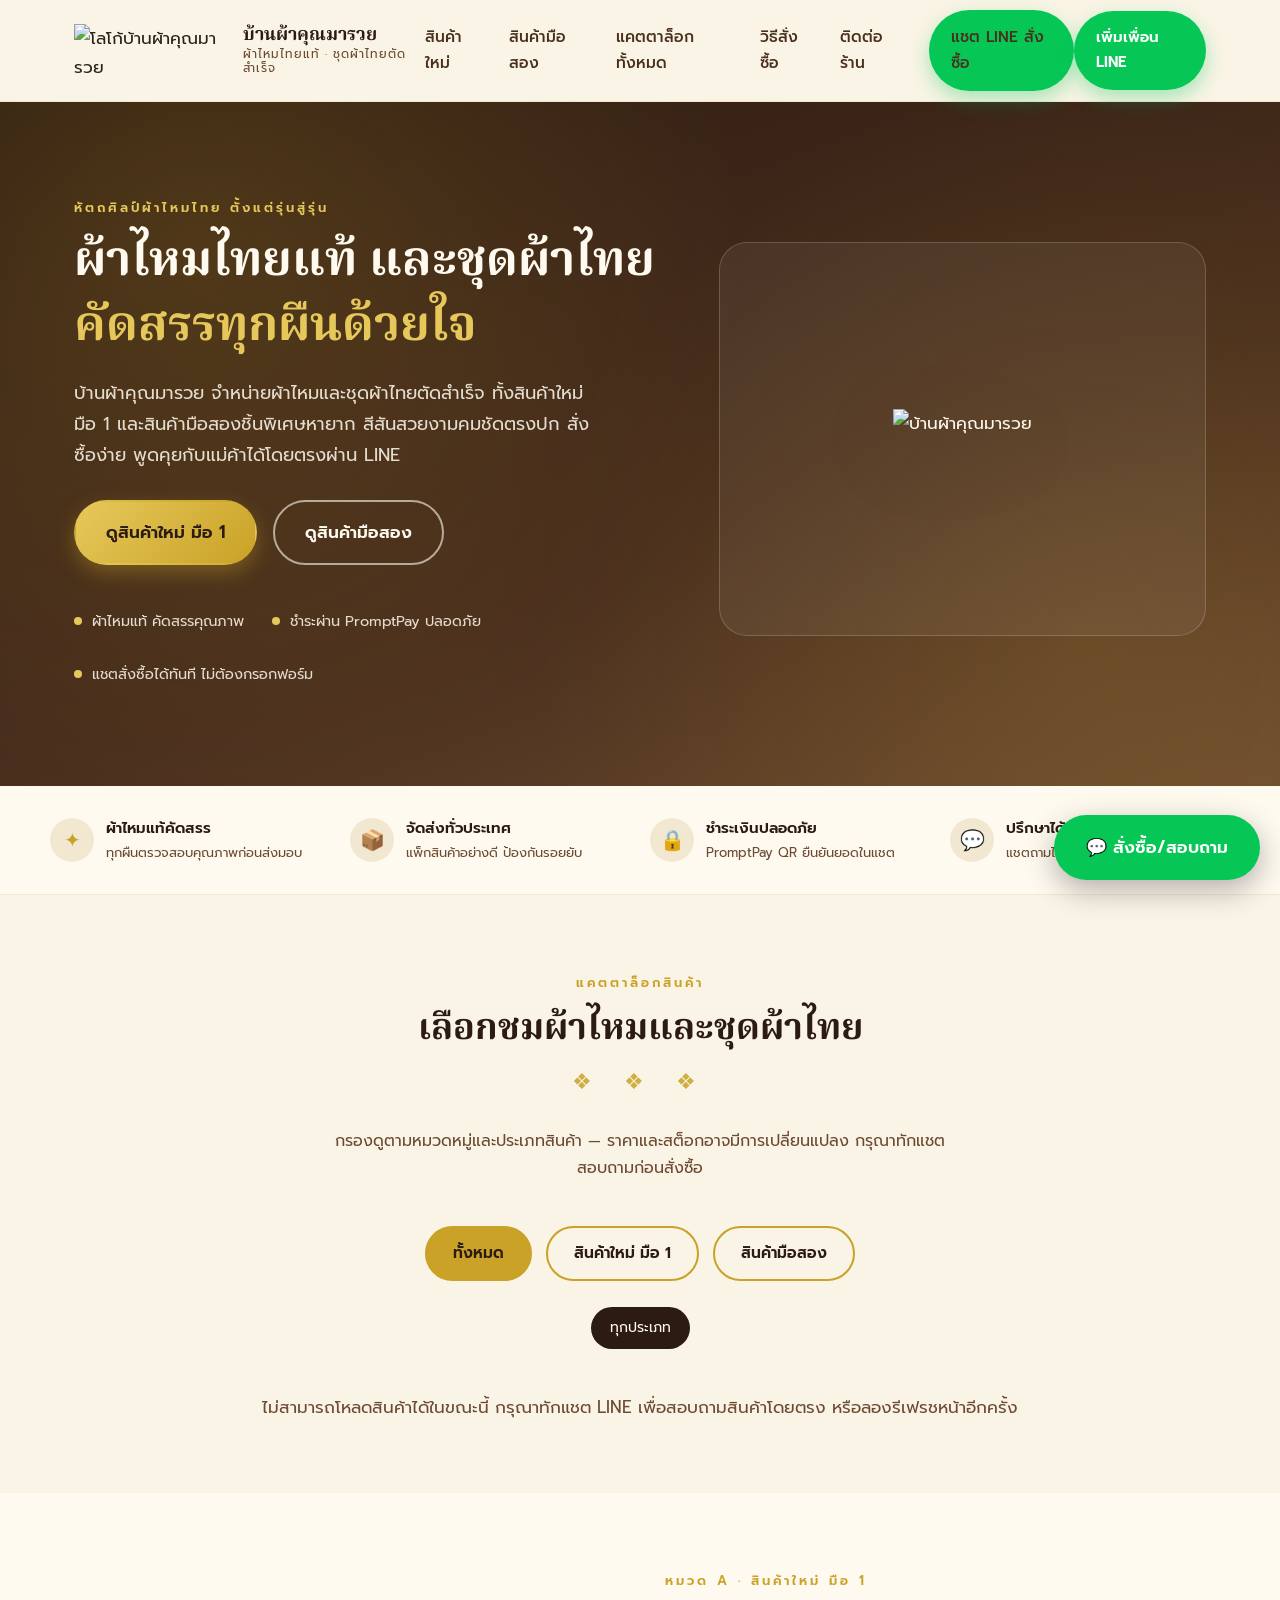
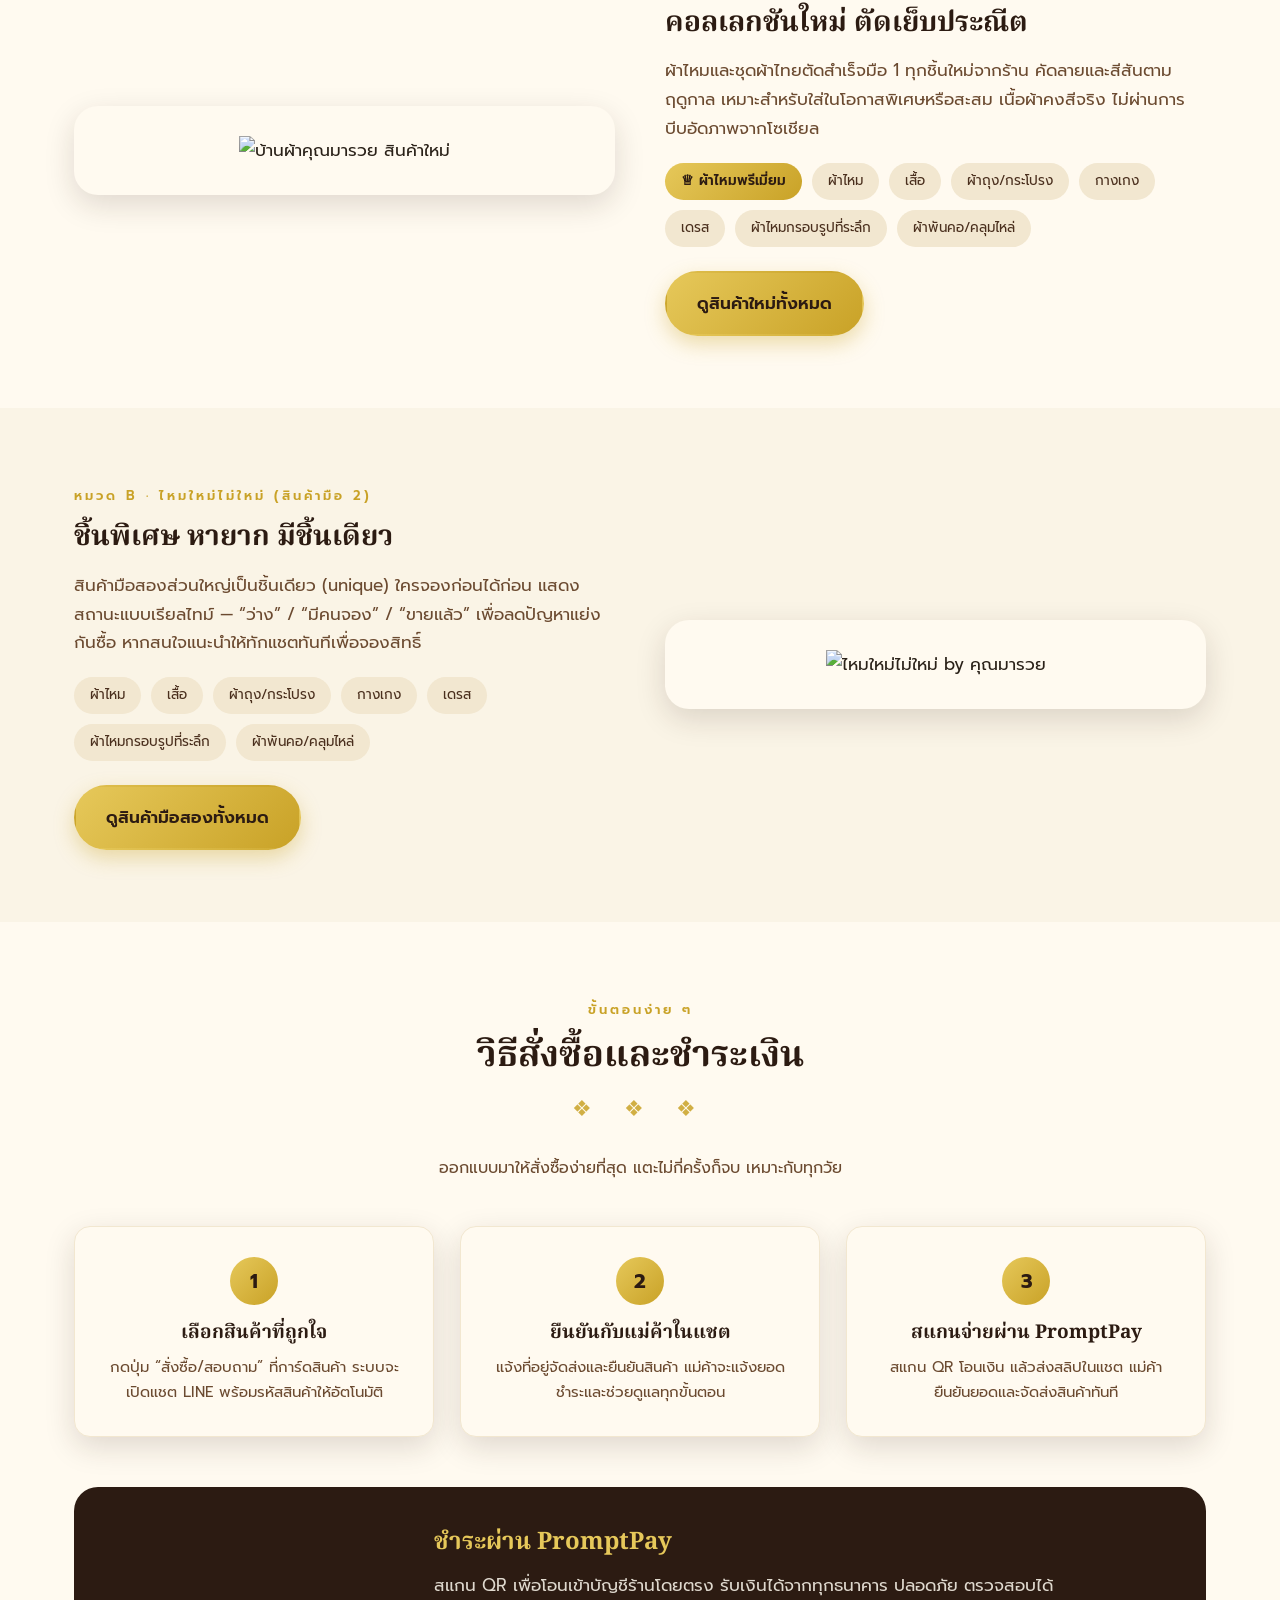
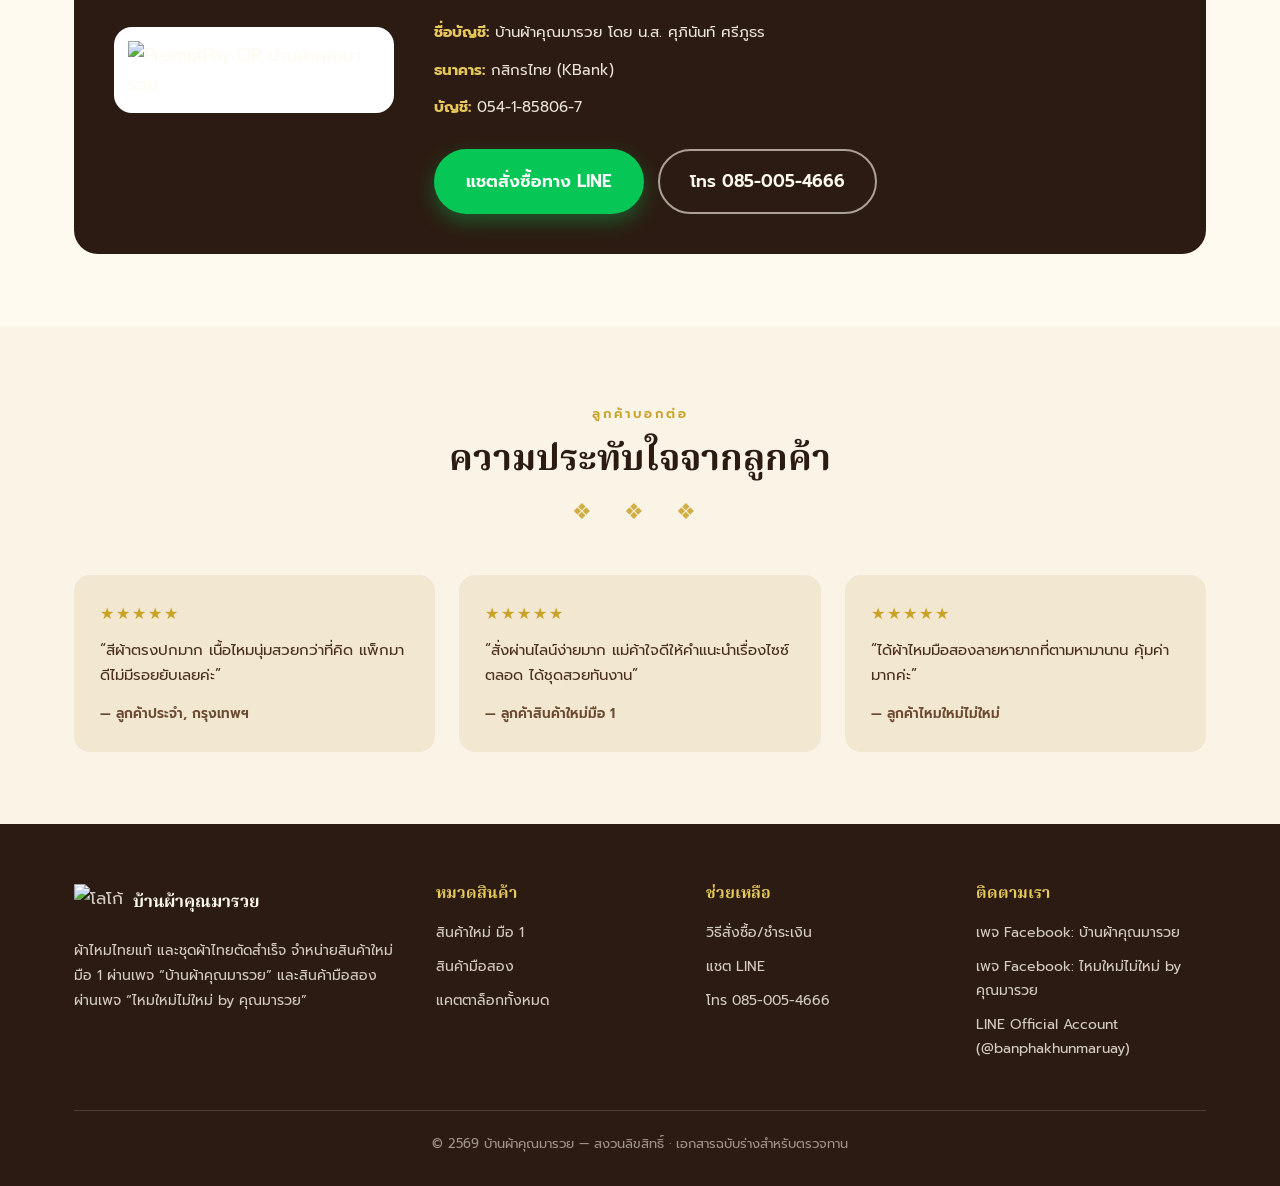
==== index.html @ 92821a1b "Add files via upload" ====
<!DOCTYPE html>
<html lang="th">
<head>
<meta charset="UTF-8" />
<meta name="viewport" content="width=device-width, initial-scale=1.0" />
<title>บ้านผ้าคุณมารวย | ผ้าไหมไทยแท้ &amp; ชุดผ้าไทยตัดสำเร็จ</title>
<meta name="description" content="บ้านผ้าคุณมารวย ผ้าไหมไทยแท้และชุดผ้าไทยตัดสำเร็จ คัดสรรคุณภาพ สินค้าใหม่มือ 1 และมือสองชิ้นพิเศษ สั่งซื้อง่ายผ่าน LINE" />

<!--
  ==========================================================================
  ร่างหน้าเว็บขายสินค้า (Draft) — บ้านผ้าคุณมารวย
  ข้อมูลธุรกิจ (LINE OA ID, เบอร์โทร, ลิงก์เพจเฟซบุ๊ก 2 เพจ) ใส่ค่าจริงครบแล้ว
  จุดที่ยังเหลือต้องทำก่อนใช้งานจริง:
  1) ข้อมูลสินค้าดึงจาก Google Sheets จริงผ่าน Apps Script แล้ว (ดู initStorefront ท้ายไฟล์)
     — เหลือแค่ตั้งค่า API_BASE_URL ใน config.js ให้ถูกต้อง (ดูคู่มือติดตั้ง)
  2) ภาพสินค้าจริง — ตอนนี้ใช้กรอบภาพ placeholder แทนภาพถ่ายจริง
  3) วันที่สิ้นสุด Flash Sale ดึงจากแท็บ promotions จริงแล้ว (ดูฟังก์ชัน setupFlashSale())
  ไฟล์นี้ใช้รูปภาพร่วมโฟลเดอร์เดียวกัน: logo หลัก.png, logo บ้านผ้าคุณมารวย.png,
  logo ไหมใหม่ไม่ใหม่.png, promptpay_qr.png — ต้องอยู่โฟลเดอร์เดียวกับไฟล์นี้เสมอ
  ==========================================================================
-->

<link rel="preconnect" href="https://fonts.googleapis.com">
<link rel="preconnect" href="https://fonts.gstatic.com" crossorigin>
<link href="https://fonts.googleapis.com/css2?family=Noto+Serif+Thai:wght@400;600;700&family=Prompt:wght@300;400;500;600;700&display=swap" rel="stylesheet">

<style>
  :root{
    --gold: #c9a227;
    --gold-light: #e6c85a;
    --brown-deep: #2c1b12;
    --brown: #4a2f1d;
    --brown-soft: #6b4a30;
    --cream: #faf4e6;
    --cream-2: #f2e7d0;
    --ivory: #fffaf0;
    --plum: #5b3758;
    --ink: #2a2118;
    --line-green: #06c755;
    --shadow: 0 10px 30px rgba(44,27,18,0.15);
    --radius: 16px;
  }

  *{ box-sizing: border-box; margin:0; padding:0; }

  html{ scroll-behavior: smooth; }

  body{
    font-family: 'Prompt', sans-serif;
    background: var(--cream);
    color: var(--ink);
    line-height: 1.7;
    font-size: 17px;
    -webkit-font-smoothing: antialiased;
  }

  h1,h2,h3,h4{
    font-family: 'Noto Serif Thai', serif;
    color: var(--brown-deep);
    line-height: 1.35;
  }

  img{ max-width:100%; display:block; }
  a{ color: inherit; text-decoration:none; }
  ul{ list-style:none; }
  .container{ max-width: 1180px; margin: 0 auto; padding: 0 24px; }
  section{ padding: 72px 0; }

  .eyebrow{
    display:inline-block;
    letter-spacing: 3px;
    font-size: 13px;
    font-weight: 600;
    color: var(--gold);
    text-transform: uppercase;
    margin-bottom: 12px;
  }

  .divider-orn{
    text-align:center;
    color: var(--gold);
    font-size: 22px;
    letter-spacing: 12px;
    margin: 8px 0 28px;
    opacity: .85;
  }

  /* ---------- Buttons ---------- */
  .btn{
    display:inline-flex;
    align-items:center;
    justify-content:center;
    gap:10px;
    padding: 16px 30px;
    border-radius: 999px;
    font-family:'Prompt',sans-serif;
    font-weight: 600;
    font-size: 17px;
    cursor:pointer;
    border: 2px solid transparent;
    transition: transform .15s ease, box-shadow .15s ease, background .2s ease;
    min-height: 52px;
  }
  .btn:active{ transform: scale(0.97); }
  .btn-gold{
    background: linear-gradient(135deg, var(--gold-light), var(--gold));
    color: var(--brown-deep);
    box-shadow: 0 8px 20px rgba(201,162,39,0.35);
  }
  .btn-gold:hover{ box-shadow: 0 10px 26px rgba(201,162,39,0.5); }
  .btn-outline{
    background: transparent;
    color: var(--ivory);
    border-color: rgba(255,250,240,0.6);
  }
  .btn-outline:hover{ background: rgba(255,250,240,0.12); }
  .btn-line{
    background: var(--line-green);
    color: #fff;
    box-shadow: 0 8px 20px rgba(6,199,85,0.35);
  }
  .btn-line:hover{ box-shadow: 0 10px 26px rgba(6,199,85,0.5); }
  .btn-block{ width:100%; }
  .btn-sm{ padding: 12px 20px; font-size: 15px; min-height: 44px; }

  /* ---------- Header ---------- */
  header{
    position: sticky; top:0; z-index: 100;
    background: rgba(250,244,230,0.96);
    backdrop-filter: blur(6px);
    border-bottom: 1px solid var(--cream-2);
  }
  .nav-wrap{
    display:flex; align-items:center; justify-content:space-between;
    padding: 10px 24px;
    max-width: 1180px; margin: 0 auto;
  }
  .brand{ display:flex; align-items:center; gap:10px; }
  .brand img{ height: 52px; width:auto; }
  .brand-text{ font-family:'Noto Serif Thai',serif; font-weight:700; color:var(--brown-deep); font-size: 18px; line-height:1.2; }
  .brand-text span{ display:block; font-family:'Prompt',sans-serif; font-weight:400; font-size:12px; color: var(--brown-soft); letter-spacing:1px; }

  nav.links{ display:flex; align-items:center; gap: 28px; }
  nav.links a{ font-weight:500; color: var(--brown); font-size: 15.5px; }
  nav.links a:hover{ color: var(--gold); }

  .nav-cta{ display:flex; align-items:center; gap:12px; }
  .hamburger{ display:none; background:none; border:none; font-size:26px; color:var(--brown-deep); cursor:pointer; }

  @media (max-width: 900px){
    nav.links{
      position:fixed; top:74px; left:0; right:0; bottom:0;
      background: var(--ivory);
      flex-direction:column; align-items:flex-start; gap:0;
      padding: 10px 24px 30px;
      transform: translateX(-100%);
      transition: transform .25s ease;
      overflow-y:auto;
    }
    nav.links.open{ transform: translateX(0); }
    nav.links a{ padding: 16px 0; width:100%; border-bottom:1px solid var(--cream-2); font-size:18px; }
    .hamburger{ display:block; }
    .nav-cta .btn-sm-desktop{ display:none; }
    .nav-line-cta{ margin-top:14px; border-bottom:none !important; justify-content:center; }
  }

  /* ---------- Hero ---------- */
  .hero{
    position:relative;
    background:
      radial-gradient(circle at 15% 20%, rgba(201,162,39,0.18), transparent 45%),
      radial-gradient(circle at 85% 80%, rgba(201,162,39,0.14), transparent 45%),
      linear-gradient(160deg, var(--brown-deep), var(--brown) 60%, var(--brown-soft));
    color: var(--ivory);
    padding: 90px 0 100px;
    overflow:hidden;
  }
  .hero-grid{
    position:relative; z-index:1;
    display:grid; grid-template-columns: 1.1fr 0.9fr; gap: 50px; align-items:center;
  }
  @media (max-width: 900px){ .hero-grid{ grid-template-columns: 1fr; text-align:center; } }

  .hero h1{
    color: var(--ivory);
    font-size: clamp(32px, 4.2vw, 48px);
    margin-bottom: 18px;
  }
  .hero h1 em{ color: var(--gold-light); font-style: normal; }
  .hero p.lead{
    font-size: 18px;
    color: rgba(255,250,240,0.85);
    max-width: 520px;
    margin-bottom: 30px;
  }
  @media (max-width:900px){ .hero p.lead{ margin-left:auto; margin-right:auto; } }
  .hero-actions{ display:flex; gap:16px; flex-wrap:wrap; }
  @media (max-width:900px){ .hero-actions{ justify-content:center; } }

  .hero-badge-row{
    display:flex; gap:28px; margin-top: 44px; flex-wrap:wrap;
  }
  @media (max-width:900px){ .hero-badge-row{ justify-content:center; } }
  .hero-badge{ display:flex; align-items:center; gap:10px; font-size:14.5px; color: rgba(255,250,240,0.85); }
  .hero-badge .dot{ width:8px; height:8px; border-radius:50%; background: var(--gold-light); flex-shrink:0; }

  .hero-visual{
    background: rgba(255,250,240,0.06);
    border: 1px solid rgba(255,250,240,0.18);
    border-radius: 28px;
    padding: 30px;
    display:flex; flex-direction:column; align-items:center; justify-content:center; gap:16px;
    position:relative;
  }
  .hero-visual img{ filter: drop-shadow(0 20px 40px rgba(0,0,0,0.35)); }

  .hero-slider{ position:relative; width:100%; min-height:300px; display:flex; align-items:center; justify-content:center; }
  .hero-slide{
    position:absolute; inset:0; display:flex; flex-direction:column; align-items:center; justify-content:center;
    opacity:0; transform: scale(0.96); transition: opacity .6s ease, transform .6s ease; pointer-events:none;
  }
  .hero-slide.active{ opacity:1; transform:scale(1); pointer-events:auto; position:relative; }
  .hero-slide .feat-card{
    background: rgba(255,250,240,0.08); border:1px solid rgba(255,250,240,0.2);
    border-radius:20px; padding:26px; text-align:center; width:100%; max-width:300px;
  }
  .hero-slide .feat-icon{ font-size:52px; margin-bottom:14px; }
  .hero-slide .feat-badge{
    display:inline-block; background:var(--gold); color:var(--brown-deep); font-size:12px; font-weight:700;
    padding:4px 14px; border-radius:999px; margin-bottom:12px; letter-spacing:.5px;
  }
  .hero-slide .feat-name{ color:var(--ivory); font-family:'Noto Serif Thai',serif; font-size:19px; margin-bottom:6px; }
  .hero-slide .feat-price{ color:var(--gold-light); font-weight:700; font-size:20px; }
  .hero-slider-dots{ display:flex; gap:8px; justify-content:center; }
  .hero-slider-dots .hdot{ width:9px; height:9px; border-radius:50%; background: rgba(255,250,240,0.3); cursor:pointer; transition: background .2s ease, transform .2s ease; }
  .hero-slider-dots .hdot.active{ background: var(--gold-light); transform: scale(1.25); }
  .hero-slide-label{ font-size:13px; color: rgba(255,250,240,0.6); text-align:center; }

  /* ---------- Trust bar ---------- */
  .trust{
    background: var(--ivory);
    border-bottom: 1px solid var(--cream-2);
  }
  .trust-grid{
    display:grid; grid-template-columns: repeat(4,1fr); gap: 20px;
    padding: 30px 0;
  }
  @media (max-width: 900px){ .trust-grid{ grid-template-columns: repeat(2,1fr); } }
  .trust-item{ display:flex; align-items:center; gap:12px; }
  .trust-item .ic{
    width:44px; height:44px; border-radius:50%;
    background: var(--cream-2); color: var(--gold);
    display:flex; align-items:center; justify-content:center;
    font-size: 20px; flex-shrink:0;
  }
  .trust-item .tt{ font-weight:600; font-size:15px; color: var(--brown-deep); }
  .trust-item .ds{ font-size:13px; color: var(--brown-soft); }

  /* ---------- Flash sale ---------- */
  .flash-sale{
    background: linear-gradient(120deg, var(--brown-deep), var(--plum));
    padding: 46px 0;
  }
  .flash-sale-inner{
    display:flex; align-items:center; justify-content:space-between; gap:40px; flex-wrap:wrap;
  }
  .flash-copy{ max-width:560px; }
  .flash-copy h2{ color:var(--ivory); font-size: clamp(22px,2.6vw,30px); margin:6px 0 10px; }
  .flash-copy p{ color: rgba(255,250,240,0.8); margin-bottom:20px; font-size:15px; }
  .countdown{ display:flex; align-items:center; gap:10px; }
  .cd-box{
    background: rgba(255,250,240,0.08); border:1px solid rgba(255,250,240,0.25);
    border-radius:14px; padding:14px 18px; text-align:center; min-width:76px;
  }
  .cd-box span{ display:block; font-family:'Noto Serif Thai',serif; font-size:32px; font-weight:700; color: var(--gold-light); line-height:1; }
  .cd-box small{ font-size:11.5px; color: rgba(255,250,240,0.7); letter-spacing:1px; }
  .cd-sep{ color: var(--gold-light); font-size:28px; font-weight:700; }
  @media (max-width:700px){ .flash-sale-inner{ justify-content:center; text-align:center; } }

  /* ---------- Section heading ---------- */
  .section-head{ text-align:center; max-width: 640px; margin: 0 auto 44px; }
  .section-head h2{ font-size: clamp(26px,3vw,36px); }
  .section-head p{ color: var(--brown-soft); margin-top: 12px; font-size: 16px; }

  /* ---------- Category tabs ---------- */
  .cat-tabs{
    display:flex; justify-content:center; gap: 14px; flex-wrap:wrap; margin-bottom: 26px;
  }
  .cat-tab{
    padding: 12px 26px; border-radius: 999px; font-weight:600; cursor:pointer;
    border: 2px solid var(--gold);
    color: var(--brown-deep); background: transparent;
    font-family:'Prompt',sans-serif; font-size:15.5px;
    transition: all .2s ease;
  }
  .cat-tab.active, .cat-tab:hover{ background: var(--gold); color: var(--brown-deep); }

  .sub-filters{
    display:flex; justify-content:center; gap:10px; flex-wrap:wrap; margin-bottom: 44px;
  }
  .chip{
    padding: 8px 18px; border-radius: 999px; font-size: 14px; cursor:pointer;
    background: var(--cream-2); color: var(--brown);
    border: 1px solid transparent;
  }
  .chip.active{ background: var(--brown-deep); color: var(--ivory); }

  /* ---------- Product grid ---------- */
  .product-grid{
    display:grid; grid-template-columns: repeat(3, 1fr); gap: 28px;
  }
  @media (max-width: 900px){ .product-grid{ grid-template-columns: repeat(2,1fr); gap:18px; } }
  @media (max-width: 560px){ .product-grid{ grid-template-columns: 1fr; } }

  .card{
    background: var(--ivory);
    border-radius: var(--radius);
    overflow:hidden;
    box-shadow: var(--shadow);
    border: 1px solid var(--cream-2);
    display:flex; flex-direction:column;
    transition: transform .2s ease, box-shadow .2s ease;
  }
  .card:hover{ transform: translateY(-4px); box-shadow: 0 16px 34px rgba(44,27,18,0.2); }

  .card-media{
    position:relative;
    aspect-ratio: 4/5;
    background:
      repeating-linear-gradient(45deg, rgba(201,162,39,0.10) 0 10px, rgba(201,162,39,0.04) 10px 20px),
      linear-gradient(160deg, var(--cream-2), var(--cream));
    display:flex; align-items:center; justify-content:center;
    flex-direction:column; gap:8px;
    color: var(--brown-soft);
  }
  .card-media .icon{ font-size: 40px; opacity:.6; }
  .card-media .ph-text{ font-size: 12.5px; opacity:.75; text-align:center; padding:0 16px; }
  .badge{
    position:absolute; top:12px; left:12px;
    background: var(--brown-deep); color: var(--gold-light);
    font-size: 12px; font-weight:600; padding: 5px 12px; border-radius: 999px;
    letter-spacing:.5px;
  }
  .badge.second{ background: var(--plum); color: var(--ivory); }
  .badge.premium{
    left:auto; right:12px; top:12px;
    background: linear-gradient(135deg, var(--gold-light), var(--gold));
    color: var(--brown-deep);
  }
  .card.highlight{ border:2px solid var(--gold); box-shadow: 0 14px 32px rgba(201,162,39,0.35); }
  .chip.chip-premium{
    background: linear-gradient(135deg, var(--gold-light), var(--gold));
    color: var(--brown-deep); font-weight:600; border-color: var(--gold);
  }
  .chip.chip-premium.active{ background: var(--brown-deep); color: var(--gold-light); }
  .tag-list li.tag-premium{
    background: linear-gradient(135deg, var(--gold-light), var(--gold)); color: var(--brown-deep); font-weight:600;
  }

  .card-body{ padding: 18px 20px 20px; display:flex; flex-direction:column; gap:8px; flex:1; }
  .card-body .code{ font-size:12px; color: var(--brown-soft); letter-spacing:1px; }
  .card-body h3{ font-size: 18px; }
  .card-body .type{ font-size: 13.5px; color: var(--brown-soft); }
  .card-body .price{ font-family:'Noto Serif Thai',serif; font-weight:700; color: var(--brown-deep); font-size: 21px; margin-top:4px; }
  .card-body .price small{ font-family:'Prompt',sans-serif; font-weight:400; font-size: 13px; color: var(--brown-soft); }
  .card-foot{ padding: 0 20px 20px; display:flex; gap:10px; }

  /* ---------- How to order ---------- */
  .order-steps{
    display:grid; grid-template-columns: repeat(3,1fr); gap: 26px; margin-bottom: 50px;
  }
  @media (max-width:900px){ .order-steps{ grid-template-columns: 1fr; } }
  .step{
    background: var(--ivory); border:1px solid var(--cream-2); border-radius: var(--radius);
    padding: 30px 26px; text-align:center; box-shadow: var(--shadow);
  }
  .step .num{
    width:48px; height:48px; border-radius:50%; margin:0 auto 16px;
    background: linear-gradient(135deg, var(--gold-light), var(--gold));
    color: var(--brown-deep); font-weight:700; font-size:20px;
    display:flex; align-items:center; justify-content:center;
  }
  .step h3{ font-size:19px; margin-bottom:8px; }
  .step p{ color: var(--brown-soft); font-size:15px; }

  .pay-panel{
    background: var(--brown-deep);
    border-radius: 24px;
    color: var(--ivory);
    display:grid; grid-template-columns: 280px 1fr; gap: 40px; align-items:center;
    padding: 40px;
  }
  @media (max-width:800px){ .pay-panel{ grid-template-columns:1fr; text-align:center; } }
  .pay-panel .qr-box{ background:#fff; border-radius:18px; padding:14px; }
  .pay-panel h3{ color: var(--gold-light); font-size:24px; margin-bottom:12px; }
  .pay-panel ul{ margin-top:14px; }
  .pay-panel li{ padding: 6px 0; color: rgba(255,250,240,0.9); font-size:15px; }
  .pay-panel li b{ color: var(--gold-light); }

  /* ---------- Category story blocks ---------- */
  .story{
    display:grid; grid-template-columns: 1fr 1fr; gap: 50px; align-items:center;
  }
  @media (max-width:900px){ .story{ grid-template-columns:1fr; } }
  .story-logo{
    background: var(--ivory); border-radius: 24px; padding: 30px;
    box-shadow: var(--shadow); display:flex; align-items:center; justify-content:center;
  }
  .story-logo img{ max-height: 260px; }
  .story h2{ font-size: 28px; margin-bottom: 14px; }
  .story p{ color: var(--brown-soft); margin-bottom: 20px; }
  .tag-list{ display:flex; flex-wrap:wrap; gap:10px; margin-bottom:24px; }
  .tag-list li{ background: var(--cream-2); padding:7px 16px; border-radius:999px; font-size:13.5px; color:var(--brown); }

  .bg-alt{ background: var(--ivory); }

  /* ---------- Testimonial / social proof ---------- */
  .proof-grid{ display:grid; grid-template-columns: repeat(3,1fr); gap: 24px; }
  @media (max-width:900px){ .proof-grid{ grid-template-columns:1fr; } }
  .proof-card{
    background: var(--cream-2); border-radius: var(--radius); padding: 26px;
  }
  .proof-card .stars{ color: var(--gold); font-size:16px; margin-bottom:10px; letter-spacing:2px; }
  .proof-card p{ font-size:15px; color: var(--brown); margin-bottom:14px; }
  .proof-card .who{ font-size:13.5px; color: var(--brown-soft); font-weight:600; }

  /* ---------- Footer ---------- */
  footer{ background: var(--brown-deep); color: rgba(255,250,240,0.8); padding: 60px 0 30px; }
  .footer-grid{ display:grid; grid-template-columns: 1.4fr 1fr 1fr 1fr; gap: 40px; margin-bottom: 40px; }
  @media (max-width:900px){ .footer-grid{ grid-template-columns: 1fr 1fr; } }
  @media (max-width:560px){ .footer-grid{ grid-template-columns: 1fr; } }
  footer h4{ color: var(--gold-light); font-size:16px; margin-bottom:16px; }
  footer .f-brand{ display:flex; align-items:center; gap:10px; margin-bottom:14px; }
  footer .f-brand img{ height:40px; }
  footer .f-brand span{ font-family:'Noto Serif Thai',serif; font-weight:700; color: var(--ivory); font-size:17px; }
  footer p{ font-size:14px; line-height:1.8; }
  footer ul li{ margin-bottom:10px; font-size:14px; }
  footer ul li a:hover{ color: var(--gold-light); }
  .footer-bottom{
    border-top: 1px solid rgba(255,250,240,0.15);
    padding-top: 22px; text-align:center; font-size:13px; color: rgba(255,250,240,0.55);
  }

  /* ---------- Floating LINE button ---------- */
  .float-line{
    position: fixed; right: 20px; bottom: 20px; z-index: 200;
    box-shadow: 0 10px 30px rgba(0,0,0,0.3);
  }

  /* ---------- Social proof toast ---------- */
  .social-toast{
    position: fixed; left: 20px; bottom: 20px; z-index: 190;
    background: var(--ivory); border:1px solid var(--cream-2); border-radius: 14px;
    box-shadow: 0 12px 30px rgba(44,27,18,0.25);
    padding: 14px 18px; display:flex; align-items:center; gap:12px;
    max-width: 320px;
    transform: translateY(120%); opacity:0;
    transition: transform .4s ease, opacity .4s ease;
    pointer-events:none;
  }
  .social-toast.show{ transform: translateY(0); opacity:1; }
  .social-toast .st-ic{
    width:38px; height:38px; border-radius:50%; background: var(--cream-2); flex-shrink:0;
    display:flex; align-items:center; justify-content:center; font-size:18px;
  }
  .social-toast .st-title{ font-size:13.5px; font-weight:600; color: var(--brown-deep); }
  .social-toast .st-sub{ font-size:12px; color: var(--brown-soft); margin-top:2px; }
  @media (max-width:560px){ .social-toast{ left:12px; right:12px; max-width:none; bottom:12px; } }

  .reveal{ opacity:0; transform: translateY(16px); transition: opacity .6s ease, transform .6s ease; }
  .reveal.in{ opacity:1; transform:none; }
</style>
</head>
<body>

<!-- ================= HEADER ================= -->
<header>
  <div class="nav-wrap">
    <a class="brand" href="#top">
      <img src="logo หลัก.png" alt="โลโก้บ้านผ้าคุณมารวย" />
      <div class="brand-text">บ้านผ้าคุณมารวย<span>ผ้าไหมไทยแท้ · ชุดผ้าไทยตัดสำเร็จ</span></div>
    </a>
    <nav class="links" id="navLinks">
      <a href="#new">สินค้าใหม่</a>
      <a href="#secondhand">สินค้ามือสอง</a>
      <a href="#catalog">แคตตาล็อกทั้งหมด</a>
      <a href="#howto">วิธีสั่งซื้อ</a>
      <a href="#contact">ติดต่อร้าน</a>
      <a class="btn btn-line btn-sm nav-line-cta" href="#" id="navLineBtn">แชต LINE สั่งซื้อ</a>
    </nav>
    <div class="nav-cta">
      <a class="btn btn-line btn-sm btn-sm-desktop" href="#" id="topLineBtn">เพิ่มเพื่อน LINE</a>
      <button class="hamburger" id="hamburgerBtn" aria-label="เมนู">&#9776;</button>
    </div>
  </div>
</header>

<!-- ================= HERO ================= -->
<section class="hero" id="top">
  <div class="container hero-grid">
    <div>
      <span class="eyebrow" style="color:var(--gold-light)">หัตถศิลป์ผ้าไหมไทย ตั้งแต่รุ่นสู่รุ่น</span>
      <h1>ผ้าไหมไทยแท้ และชุดผ้าไทย<br><em>คัดสรรทุกผืนด้วยใจ</em></h1>
      <p class="lead">บ้านผ้าคุณมารวย จำหน่ายผ้าไหมและชุดผ้าไทยตัดสำเร็จ ทั้งสินค้าใหม่มือ 1 และสินค้ามือสองชิ้นพิเศษหายาก สีสันสวยงามคมชัดตรงปก สั่งซื้อง่าย พูดคุยกับแม่ค้าได้โดยตรงผ่าน LINE</p>
      <div class="hero-actions">
        <a href="#new" class="btn btn-gold">ดูสินค้าใหม่ มือ 1</a>
        <a href="#secondhand" class="btn btn-outline">ดูสินค้ามือสอง</a>
      </div>
      <div class="hero-badge-row">
        <div class="hero-badge"><span class="dot"></span>ผ้าไหมแท้ คัดสรรคุณภาพ</div>
        <div class="hero-badge"><span class="dot"></span>ชำระผ่าน PromptPay ปลอดภัย</div>
        <div class="hero-badge"><span class="dot"></span>แชตสั่งซื้อได้ทันที ไม่ต้องกรอกฟอร์ม</div>
      </div>
    </div>
    <div class="hero-visual">
      <div class="hero-slider" id="heroSlider">
        <div class="hero-slide active">
          <img src="logo หลัก.png" alt="บ้านผ้าคุณมารวย" style="width:100%; max-width:340px; margin:0 auto;" />
        </div>
      </div>
      <div class="hero-slider-dots" id="heroDots"></div>
      <div class="hero-slide-label" id="heroSlideLabel"></div>
    </div>
  </div>
</section>

<!-- ================= TRUST BAR ================= -->
<section class="trust" style="padding:0;">
  <div class="container trust-grid">
    <div class="trust-item"><div class="ic">&#10022;</div><div><div class="tt">ผ้าไหมแท้คัดสรร</div><div class="ds">ทุกผืนตรวจสอบคุณภาพก่อนส่งมอบ</div></div></div>
    <div class="trust-item"><div class="ic">&#128230;</div><div><div class="tt">จัดส่งทั่วประเทศ</div><div class="ds">แพ็กสินค้าอย่างดี ป้องกันรอยยับ</div></div></div>
    <div class="trust-item"><div class="ic">&#128274;</div><div><div class="tt">ชำระเงินปลอดภัย</div><div class="ds">PromptPay QR ยืนยันยอดในแชต</div></div></div>
    <div class="trust-item"><div class="ic">&#128172;</div><div><div class="tt">ปรึกษาได้ทุกขั้นตอน</div><div class="ds">แชตถามไซซ์ สี ลาย ก่อนตัดสินใจ</div></div></div>
  </div>
</section>

<!-- ================= FLASH SALE (ตัวอย่าง — เชื่อมกับแท็บ promotions จริงภายหลัง) ================= -->
<section class="flash-sale" id="flashSaleSection">
  <div class="container flash-sale-inner">
    <div class="flash-copy">
      <span class="eyebrow" style="color:var(--gold-light)">&#9889; โปรโมชั่นวันนี้</span>
      <h2 id="flashTitle">ลดสูงสุด 15% เฉพาะสมาชิก LINE วันนี้เท่านั้น</h2>
      <p id="flashDesc">สั่งซื้อผ่านแชต LINE วันนี้ รับส่วนลดทันทีทั้งสินค้าใหม่และสินค้ามือสอง ก่อนราคากลับปกติ</p>
      <a href="#" id="flashLineBtn" class="btn btn-gold">รับส่วนลดทาง LINE</a>
    </div>
    <div class="countdown" id="countdown">
      <div class="cd-box"><span id="cdH">00</span><small>ชั่วโมง</small></div>
      <div class="cd-sep">:</div>
      <div class="cd-box"><span id="cdM">00</span><small>นาที</small></div>
      <div class="cd-sep">:</div>
      <div class="cd-box"><span id="cdS">00</span><small>วินาที</small></div>
    </div>
  </div>
</section>

<!-- ================= CATALOG / PRODUCTS ================= -->
<section id="catalog">
  <div class="container">
    <div class="section-head reveal">
      <span class="eyebrow">แคตตาล็อกสินค้า</span>
      <h2>เลือกชมผ้าไหมและชุดผ้าไทย</h2>
      <div class="divider-orn">❖ ❖ ❖</div>
      <p>กรองดูตามหมวดหมู่และประเภทสินค้า — ราคาและสต็อกอาจมีการเปลี่ยนแปลง กรุณาทักแชตสอบถามก่อนสั่งซื้อ</p>
    </div>

    <div class="cat-tabs">
      <div class="cat-tab active" data-cat="all">ทั้งหมด</div>
      <div class="cat-tab" data-cat="new">สินค้าใหม่ มือ 1</div>
      <div class="cat-tab" data-cat="second">สินค้ามือสอง</div>
    </div>

    <div class="sub-filters" id="subFilters">
      <div class="chip active" data-type="all">ทุกประเภท</div>
      <!-- ชิปประเภทสินค้าที่เหลือสร้างอัตโนมัติจากแท็บ categories จริง (ดูสคริปต์ด้านล่าง) -->
    </div>

    <div class="product-grid" id="productGrid">
      <p style="grid-column:1/-1; text-align:center; color:var(--brown-soft);">กำลังโหลดสินค้า...</p>
    </div>
  </div>
</section>

<!-- ================= STORY: NEW ================= -->
<section class="bg-alt" id="new">
  <div class="container story reveal">
    <div class="story-logo"><img src="logo บ้านผ้าคุณมารวย.png" alt="บ้านผ้าคุณมารวย สินค้าใหม่" /></div>
    <div>
      <span class="eyebrow">หมวด A · สินค้าใหม่ มือ 1</span>
      <h2>คอลเลกชันใหม่ ตัดเย็บประณีต</h2>
      <p>ผ้าไหมและชุดผ้าไทยตัดสำเร็จมือ 1 ทุกชิ้นใหม่จากร้าน คัดลายและสีสันตามฤดูกาล เหมาะสำหรับใส่ในโอกาสพิเศษหรือสะสม เนื้อผ้าคงสีจริง ไม่ผ่านการบีบอัดภาพจากโซเชียล</p>
      <ul class="tag-list">
        <li class="tag-premium">&#9813; ผ้าไหมพรีเมี่ยม</li><li>ผ้าไหม</li><li>เสื้อ</li><li>ผ้าถุง/กระโปรง</li><li>กางเกง</li><li>เดรส</li><li>ผ้าไหมกรอบรูปที่ระลึก</li><li>ผ้าพันคอ/คลุมไหล่</li>
      </ul>
      <a href="#catalog" class="btn btn-gold" onclick="filterCategory('new')">ดูสินค้าใหม่ทั้งหมด</a>
    </div>
  </div>
</section>

<!-- ================= STORY: SECONDHAND ================= -->
<section id="secondhand">
  <div class="container story reveal">
    <div>
      <span class="eyebrow">หมวด B · ไหมใหม่ไม่ใหม่ (สินค้ามือ 2)</span>
      <h2>ชิ้นพิเศษ หายาก มีชิ้นเดียว</h2>
      <p>สินค้ามือสองส่วนใหญ่เป็นชิ้นเดียว (unique) ใครจองก่อนได้ก่อน แสดงสถานะแบบเรียลไทม์ &mdash; &ldquo;ว่าง&rdquo; / &ldquo;มีคนจอง&rdquo; / &ldquo;ขายแล้ว&rdquo; เพื่อลดปัญหาแย่งกันซื้อ หากสนใจแนะนำให้ทักแชตทันทีเพื่อจองสิทธิ์</p>
      <ul class="tag-list">
        <li>ผ้าไหม</li><li>เสื้อ</li><li>ผ้าถุง/กระโปรง</li><li>กางเกง</li><li>เดรส</li><li>ผ้าไหมกรอบรูปที่ระลึก</li><li>ผ้าพันคอ/คลุมไหล่</li>
      </ul>
      <a href="#catalog" class="btn btn-gold" onclick="filterCategory('second')">ดูสินค้ามือสองทั้งหมด</a>
    </div>
    <div class="story-logo"><img src="logo ไหมใหม่ไม่ใหม่.png" alt="ไหมใหม่ไม่ใหม่ by คุณมารวย" /></div>
  </div>
</section>

<!-- ================= HOW TO ORDER ================= -->
<section class="bg-alt" id="howto">
  <div class="container">
    <div class="section-head reveal">
      <span class="eyebrow">ขั้นตอนง่าย ๆ</span>
      <h2>วิธีสั่งซื้อและชำระเงิน</h2>
      <div class="divider-orn">❖ ❖ ❖</div>
      <p>ออกแบบมาให้สั่งซื้อง่ายที่สุด แตะไม่กี่ครั้งก็จบ เหมาะกับทุกวัย</p>
    </div>

    <div class="order-steps reveal">
      <div class="step">
        <div class="num">1</div>
        <h3>เลือกสินค้าที่ถูกใจ</h3>
        <p>กดปุ่ม &ldquo;สั่งซื้อ/สอบถาม&rdquo; ที่การ์ดสินค้า ระบบจะเปิดแชต LINE พร้อมรหัสสินค้าให้อัตโนมัติ</p>
      </div>
      <div class="step">
        <div class="num">2</div>
        <h3>ยืนยันกับแม่ค้าในแชต</h3>
        <p>แจ้งที่อยู่จัดส่งและยืนยันสินค้า แม่ค้าจะแจ้งยอดชำระและช่วยดูแลทุกขั้นตอน</p>
      </div>
      <div class="step">
        <div class="num">3</div>
        <h3>สแกนจ่ายผ่าน PromptPay</h3>
        <p>สแกน QR โอนเงิน แล้วส่งสลิปในแชต แม่ค้ายืนยันยอดและจัดส่งสินค้าทันที</p>
      </div>
    </div>

    <div class="pay-panel reveal">
      <div class="qr-box"><img src="promptpay_qr.png" alt="PromptPay QR บ้านผ้าคุณมารวย" /></div>
      <div>
        <h3>ชำระผ่าน PromptPay</h3>
        <p style="color:rgba(255,250,240,0.85)">สแกน QR เพื่อโอนเข้าบัญชีร้านโดยตรง รับเงินได้จากทุกธนาคาร ปลอดภัย ตรวจสอบได้</p>
        <ul>
          <li><b>ชื่อบัญชี:</b> บ้านผ้าคุณมารวย โดย น.ส. ศุภินันท์ ศรีภูธร</li>
          <li><b>ธนาคาร:</b> กสิกรไทย (KBank)</li>
          <li><b>บัญชี:</b> 054-1-85806-7</li>
        </ul>
        <div style="margin-top:22px; display:flex; gap:14px; flex-wrap:wrap;">
          <a href="#" id="payLineBtn" class="btn btn-line">แชตสั่งซื้อทาง LINE</a>
          <a href="tel:0850054666" class="btn btn-outline">โทร 085-005-4666</a>
        </div>
      </div>
    </div>
  </div>
</section>

<!-- ================= SOCIAL PROOF ================= -->
<section>
  <div class="container">
    <div class="section-head reveal">
      <span class="eyebrow">ลูกค้าบอกต่อ</span>
      <h2>ความประทับใจจากลูกค้า</h2>
      <div class="divider-orn">❖ ❖ ❖</div>
    </div>
    <div class="proof-grid reveal">
      <div class="proof-card">
        <div class="stars">&#9733;&#9733;&#9733;&#9733;&#9733;</div>
        <p>&ldquo;สีผ้าตรงปกมาก เนื้อไหมนุ่มสวยกว่าที่คิด แพ็กมาดีไม่มีรอยยับเลยค่ะ&rdquo;</p>
        <div class="who">— ลูกค้าประจำ, กรุงเทพฯ</div>
      </div>
      <div class="proof-card">
        <div class="stars">&#9733;&#9733;&#9733;&#9733;&#9733;</div>
        <p>&ldquo;สั่งผ่านไลน์ง่ายมาก แม่ค้าใจดีให้คำแนะนำเรื่องไซซ์ตลอด ได้ชุดสวยทันงาน&rdquo;</p>
        <div class="who">— ลูกค้าสินค้าใหม่มือ 1</div>
      </div>
      <div class="proof-card">
        <div class="stars">&#9733;&#9733;&#9733;&#9733;&#9733;</div>
        <p>&ldquo;ได้ผ้าไหมมือสองลายหายากที่ตามหามานาน คุ้มค่ามากค่ะ&rdquo;</p>
        <div class="who">— ลูกค้าไหมใหม่ไม่ใหม่</div>
      </div>
    </div>
  </div>
</section>

<!-- ================= FOOTER / CONTACT ================= -->
<footer id="contact">
  <div class="container">
    <div class="footer-grid">
      <div>
        <div class="f-brand"><img src="logo หลัก.png" alt="โลโก้" /><span>บ้านผ้าคุณมารวย</span></div>
        <p>ผ้าไหมไทยแท้ และชุดผ้าไทยตัดสำเร็จ จำหน่ายสินค้าใหม่มือ 1 ผ่านเพจ &ldquo;บ้านผ้าคุณมารวย&rdquo; และสินค้ามือสองผ่านเพจ &ldquo;ไหมใหม่ไม่ใหม่ by คุณมารวย&rdquo;</p>
      </div>
      <div>
        <h4>หมวดสินค้า</h4>
        <ul>
          <li><a href="#new">สินค้าใหม่ มือ 1</a></li>
          <li><a href="#secondhand">สินค้ามือสอง</a></li>
          <li><a href="#catalog">แคตตาล็อกทั้งหมด</a></li>
        </ul>
      </div>
      <div>
        <h4>ช่วยเหลือ</h4>
        <ul>
          <li><a href="#howto">วิธีสั่งซื้อ/ชำระเงิน</a></li>
          <li><a href="#" id="footLineBtn">แชต LINE</a></li>
          <li><a href="tel:0850054666">โทร 085-005-4666</a></li>
        </ul>
      </div>
      <div>
        <h4>ติดตามเรา</h4>
        <ul>
          <li><a href="https://www.facebook.com/banphakhunmaruay" target="_blank" rel="noopener">เพจ Facebook: บ้านผ้าคุณมารวย</a></li>
          <li><a href="https://www.facebook.com/maimaimaimaibykhunmaruay" target="_blank" rel="noopener">เพจ Facebook: ไหมใหม่ไม่ใหม่ by คุณมารวย</a></li>
          <li><a href="#" id="footLineBtn2">LINE Official Account (@banphakhunmaruay)</a></li>
        </ul>
      </div>
    </div>
    <div class="footer-bottom">
      &copy; <span id="year"></span> บ้านผ้าคุณมารวย — สงวนลิขสิทธิ์ · เอกสารฉบับร่างสำหรับตรวจทาน
    </div>
  </div>
</footer>

<a href="#" class="btn btn-line float-line" id="floatLineBtn">&#128172; สั่งซื้อ/สอบถาม</a>

<!-- Social proof toast (ตัวอย่าง — ภายหลังเชื่อมกับข้อมูลจริงจาก orders/products) -->
<div class="social-toast" id="socialToast">
  <div class="st-ic" id="stIcon">&#128230;</div>
  <div>
    <div class="st-title" id="stTitle"></div>
    <div class="st-sub" id="stSub"></div>
  </div>
</div>

<script src="config.js"></script>
<script>
  // ================= CONFIG (แก้ก่อนใช้งานจริง) =================
  const LINE_OA_ID = "@banphakhunmaruay"; // LINE OA ID จริงของร้าน
  const SHOP_LINE_LINK = `https://line.me/R/ti/p/${encodeURIComponent(LINE_OA_ID)}`;

  document.getElementById('year').textContent = new Date().getFullYear() + 543;

  // ผูกลิงก์ LINE ทั่วไป (เพิ่มเพื่อน)
  ['navLineBtn','topLineBtn','payLineBtn','footLineBtn','footLineBtn2','floatLineBtn','flashLineBtn'].forEach(id=>{
    const el = document.getElementById(id);
    if(el){ el.href = SHOP_LINE_LINK; el.target = "_blank"; el.rel = "noopener"; }
  });

  // เมนูมือถือ
  const hamburgerBtn = document.getElementById('hamburgerBtn');
  const navLinks = document.getElementById('navLinks');
  hamburgerBtn.addEventListener('click', ()=> navLinks.classList.toggle('open'));
  navLinks.querySelectorAll('a').forEach(a=> a.addEventListener('click', ()=> navLinks.classList.remove('open')));

  // ================= ข้อมูลสินค้า/หมวดหมู่/โปรโมชั่น — ดึงจาก Google Sheets จริงผ่าน Apps Script =================
  // ไอคอน/หน่วยแสดงผลต่อ "ประเภทสินค้า" (ไม่มีในสคีมา backend เพราะเป็นเรื่องดีไซน์ล้วน)
  const TYPE_META = {
    "ผ้าไหมพรีเมี่ยม": { icon:"&#128081;", unit:"ต่อผืน" },
    "ผ้าไหม": { icon:"&#129513;", unit:"ต่อผืน" },
    "เสื้อ": { icon:"&#128085;", unit:"ต่อตัว" },
    "ผ้าถุง/กระโปรง": { icon:"&#129514;", unit:"ต่อผืน" },
    "กางเกง": { icon:"&#128086;", unit:"ต่อตัว" },
    "เดรส": { icon:"&#128092;", unit:"ต่อชุด" },
    "ผ้าไหมกรอบรูปที่ระลึก": { icon:"&#128444;&#65039;", unit:"ต่อกรอบ" },
    "ผ้าพันคอ/คลุมไหล่": { icon:"&#129521;", unit:"ต่อผืน" },
  };
  const STOCK_BADGE = {
    "มีคนจอง": { text:"มีคนจอง", cls:"second" },
    "ของหมด": { text:"สินค้าหมด", cls:"second" },
  };

  let PRODUCTS = [];
  let CATEGORIES = [];
  let PROMOTIONS = [];

  function escapeHtml(value){
    return String(value ?? '').replace(/[&<>"']/g, (ch) => ({
      '&': '&amp;',
      '<': '&lt;',
      '>': '&gt;',
      '"': '&quot;',
      "'": '&#39;',
    }[ch]));
  }

  function safeAttr(value){
    return escapeHtml(value);
  }

  function mapProductForCard(p){
    const meta = TYPE_META[p.type] || { icon:"&#129525;", unit:"ต่อชิ้น" };
    return {
      code: p.code, name: p.name, cat: p.mainCat, type: p.type,
      price: Number(p.price).toLocaleString('th-TH'),
      unit: meta.unit + (p.mainCat === 'second' ? ' · ชิ้นเดียว' : ''),
      icon: meta.icon, highlight: !!p.highlight, status: p.status,
    };
  }

  const grid = document.getElementById('productGrid');
  let currentCat = "all";
  let currentType = "all";

  function renderChips(){
    const wrap = document.getElementById('subFilters');
    const openCats = CATEGORIES.slice().sort((a,b)=> a.order - b.order);
    const chipsHtml = openCats.map(c => `
      <div class="chip${c.highlight ? ' chip-premium' : ''}" data-type="${safeAttr(c.name)}">${c.highlight ? '&#9813; ' : ''}${escapeHtml(c.name)}</div>
    `).join('');
    wrap.innerHTML = `<div class="chip active" data-type="all">ทุกประเภท</div>` + chipsHtml;

    wrap.querySelectorAll('.chip').forEach(chip=>{
      chip.addEventListener('click', ()=>{
        currentType = chip.dataset.type;
        wrap.querySelectorAll('.chip').forEach(c=> c.classList.toggle('active', c === chip));
        renderProducts();
      });
    });
  }

  function renderProducts(){
    grid.innerHTML = "";
    const filtered = PRODUCTS
      .filter(p => p.status !== 'ขายแล้ว')
      .map(mapProductForCard)
      .filter(p=>{
        const catOk = currentCat === "all" || p.cat === currentCat;
        const typeOk = currentType === "all" || p.type === currentType;
        return catOk && typeOk;
      });

    // ปักหมุดสินค้าไฮไลท์ (เช่น ผ้าไหมพรีเมี่ยม) ไว้บนสุดเสมอ ตามส่วนที่ 9.2.1 ของเอกสาร
    filtered.sort((a,b)=> (b.highlight?1:0) - (a.highlight?1:0));

    if(filtered.length === 0){
      grid.innerHTML = `<p style="grid-column:1/-1; text-align:center; color:var(--brown-soft);">ยังไม่มีสินค้าในหมวดนี้ในขณะนี้ ลองเลือกหมวดอื่น หรือทักแชตสอบถามสินค้าที่สนใจได้เลยค่ะ</p>`;
      return;
    }

    filtered.forEach(p=>{
      const badgeText = p.cat === "new" ? "สินค้าใหม่ มือ 1" : "สินค้ามือสอง";
      const badgeClass = p.cat === "new" ? "" : "second";
      const stockBadge = STOCK_BADGE[p.status];
      const orderMsg = `สนใจสั่งซื้อสินค้า รหัส ${p.code} (${p.name}) ค่ะ/ครับ`;
      const orderLink = `https://line.me/R/oaMessage/${encodeURIComponent(LINE_OA_ID)}/?${encodeURIComponent(orderMsg)}`;
      const canOrder = p.status === 'คงเหลือ';

      const card = document.createElement('div');
      card.className = "card" + (p.highlight ? " highlight" : "");
      card.innerHTML = `
        <div class="card-media">
          <span class="badge ${badgeClass}">${badgeText}</span>
          ${p.highlight ? `<span class="badge premium">&#9813; พรีเมี่ยม</span>` : ""}
          ${stockBadge ? `<span class="badge ${stockBadge.cls}">${stockBadge.text}</span>` : ""}
          <div class="icon">${p.icon}</div>
          <div class="ph-text">ภาพสินค้าจริงจะแสดงที่นี่<br>(รอเชื่อมคลังภาพ)</div>
        </div>
        <div class="card-body">
          <div class="code">รหัสสินค้า: ${escapeHtml(p.code)}</div>
          <h3>${escapeHtml(p.name)}</h3>
          <div class="type">${escapeHtml(p.type)}</div>
          <div class="price">${p.price} <small>บาท ${p.unit}</small></div>
        </div>
        <div class="card-foot">
          ${canOrder
            ? `<a class="btn btn-line btn-sm btn-block" href="${safeAttr(orderLink)}" target="_blank" rel="noopener">สั่งซื้อ/สอบถาม</a>`
            : `<a class="btn btn-outline btn-sm btn-block" href="${safeAttr(SHOP_LINE_LINK)}" target="_blank" rel="noopener">สอบถามสินค้าใกล้เคียง</a>`}
        </div>
      `;
      grid.appendChild(card);
    });
  }

  function filterCategory(cat){
    currentCat = cat;
    document.querySelectorAll('.cat-tab').forEach(t=> t.classList.toggle('active', t.dataset.cat === cat));
    renderProducts();
    document.getElementById('catalog').scrollIntoView({behavior:'smooth'});
  }

  document.querySelectorAll('.cat-tab').forEach(tab=>{
    tab.addEventListener('click', ()=> filterCategory(tab.dataset.cat));
  });

  // ================= Hero: สไลด์สินค้าแนะนำอัตโนมัติ =================
  function heroSlider(){
    const slider = document.getElementById('heroSlider');
    const dotsWrap = document.getElementById('heroDots');
    const label = document.getElementById('heroSlideLabel');
    slider.innerHTML = ""; dotsWrap.innerHTML = "";
    const featured = PRODUCTS.filter(p=>p.status!=='ขายแล้ว').map(mapProductForCard).slice(0, 4);
    if(featured.length === 0) return;

    featured.forEach((p, i)=>{
      const slide = document.createElement('div');
      slide.className = 'hero-slide' + (i === 0 ? ' active' : '');
      const badgeText = p.cat === 'new' ? 'สินค้าใหม่ มือ 1' : 'สินค้ามือสอง';
      slide.innerHTML = `
        <div class="feat-card">
          <div class="feat-icon">${p.icon}</div>
          <span class="feat-badge">${badgeText}</span>
          <div class="feat-name">${escapeHtml(p.name)}</div>
          <div class="feat-price">${p.price} บาท</div>
        </div>`;
      slider.appendChild(slide);

      const dot = document.createElement('div');
      dot.className = 'hdot' + (i === 0 ? ' active' : '');
      dot.addEventListener('click', ()=> showSlide(i));
      dotsWrap.appendChild(dot);
    });

    const slides = slider.querySelectorAll('.hero-slide');
    const dots = dotsWrap.querySelectorAll('.hdot');
    let idx = 0;
    let timer;

    function showSlide(i){
      slides[idx].classList.remove('active');
      dots[idx].classList.remove('active');
      idx = (i + slides.length) % slides.length;
      slides[idx].classList.add('active');
      dots[idx].classList.add('active');
      label.textContent = idx === 0 ? 'บ้านผ้าคุณมารวย' : 'สินค้าแนะนำประจำสัปดาห์';
      resetTimer();
    }
    function resetTimer(){
      clearInterval(timer);
      timer = setInterval(()=> showSlide(idx + 1), 4200);
    }
    label.textContent = 'บ้านผ้าคุณมารวย';
    resetTimer();
    slider.parentElement.addEventListener('mouseenter', ()=> clearInterval(timer));
    slider.parentElement.addEventListener('mouseleave', resetTimer);
  }

  // ================= Flash Sale: ใช้โปรโมชั่นจริงจากแท็บ promotions (แบบวันเดียว start === end) =================
  function setupFlashSale(){
    const section = document.getElementById('flashSaleSection');
    const flash = PROMOTIONS.find(p => p.start === p.end);
    if(!flash){ if(section) section.style.display = 'none'; return; }

    document.getElementById('flashTitle').textContent = `${flash.name} — ลด ${flash.discount}`;
    document.getElementById('flashDesc').textContent = flash.condition || 'สั่งซื้อผ่านแชต LINE วันนี้ก่อนราคากลับปกติ';

    const elH = document.getElementById('cdH');
    const elM = document.getElementById('cdM');
    const elS = document.getElementById('cdS');
    if(!elH) return;
    const target = new Date();
    target.setHours(23,59,59,0);

    function tick(){
      const diff = Math.max(0, target - Date.now());
      const h = Math.floor(diff / 3600000);
      const m = Math.floor((diff % 3600000) / 60000);
      const s = Math.floor((diff % 60000) / 1000);
      elH.textContent = String(h).padStart(2,'0');
      elM.textContent = String(m).padStart(2,'0');
      elS.textContent = String(s).padStart(2,'0');
    }
    tick();
    setInterval(tick, 1000);
  }

  // ================= Social Proof: ป๊อปอัปแจ้งเตือนแบบสุ่มจากสินค้าจริง =================
  function socialProof(){
    const toast = document.getElementById('socialToast');
    const icon = document.getElementById('stIcon');
    const title = document.getElementById('stTitle');
    const sub = document.getElementById('stSub');
    if(!toast || PRODUCTS.length === 0) return;

    function randomMessage(){
      const p = mapProductForCard(PRODUCTS[Math.floor(Math.random() * PRODUCTS.length)]);
      const minsAgo = Math.floor(Math.random() * 12) + 1;
      const viewers = Math.floor(Math.random() * 7) + 2;
      const templates = [
        { ic: '&#128230;', title: `เพิ่งสั่งซื้อ &ldquo;${escapeHtml(p.name)}&rdquo;`, sub: `${minsAgo} นาทีที่แล้ว · รหัส ${p.code}` },
        { ic: '&#128064;', title: `มีคนกำลังดูสินค้านี้อยู่ ${viewers} คน`, sub: p.name },
        { ic: '&#10071;', title: escapeHtml(p.name), sub: p.cat === 'second' ? 'เหลือชิ้นเดียว รีบจองก่อนหมด' : 'ใกล้หมดสต็อกแล้ว' },
      ];
      return templates[Math.floor(Math.random() * templates.length)];
    }

    function showToast(){
      const msg = randomMessage();
      icon.innerHTML = msg.ic;
      title.innerHTML = msg.title;
      sub.textContent = msg.sub;
      toast.classList.add('show');
      setTimeout(()=> toast.classList.remove('show'), 4800);
    }

    setTimeout(showToast, 3500);
    setInterval(showToast, 9000);
  }

  // ================= โหลดข้อมูลจริงจาก Apps Script Web App แล้วค่อยเรนเดอร์ทุกส่วน =================
  (async function initStorefront(){
    try {
      if(typeof API_BASE_URL === 'undefined' || API_BASE_URL.indexOf('REPLACE_WITH') !== -1){
        throw new Error('ยังไม่ได้ตั้งค่า API_BASE_URL ใน config.js');
      }
      const res = await fetch(API_BASE_URL, { method:'POST', body: JSON.stringify({ action:'storefront.get' }) });
      const json = await res.json();
      if(!json.ok) throw new Error(json.message || json.error);
      PRODUCTS = json.data.products || [];
      CATEGORIES = json.data.categories || [];
      PROMOTIONS = json.data.promotions || [];
    } catch(err){
      console.error('โหลดข้อมูลร้านค้าไม่สำเร็จ:', err);
      grid.innerHTML = `<p style="grid-column:1/-1; text-align:center; color:var(--brown-soft);">ไม่สามารถโหลดสินค้าได้ในขณะนี้ กรุณาทักแชต LINE เพื่อสอบถามสินค้าโดยตรง หรือลองรีเฟรชหน้าอีกครั้ง</p>`;
      document.getElementById('flashSaleSection').style.display = 'none';
      return;
    }

    renderChips();
    renderProducts();
    heroSlider();
    setupFlashSale();
    socialProof();
  })();

  // Scroll reveal
  const revealEls = document.querySelectorAll('.reveal');
  const io = new IntersectionObserver((entries)=>{
    entries.forEach(e=>{ if(e.isIntersecting){ e.target.classList.add('in'); io.unobserve(e.target); } });
  }, { threshold: 0.12 });
  revealEls.forEach(el=> io.observe(el));
</script>

</body>
</html>
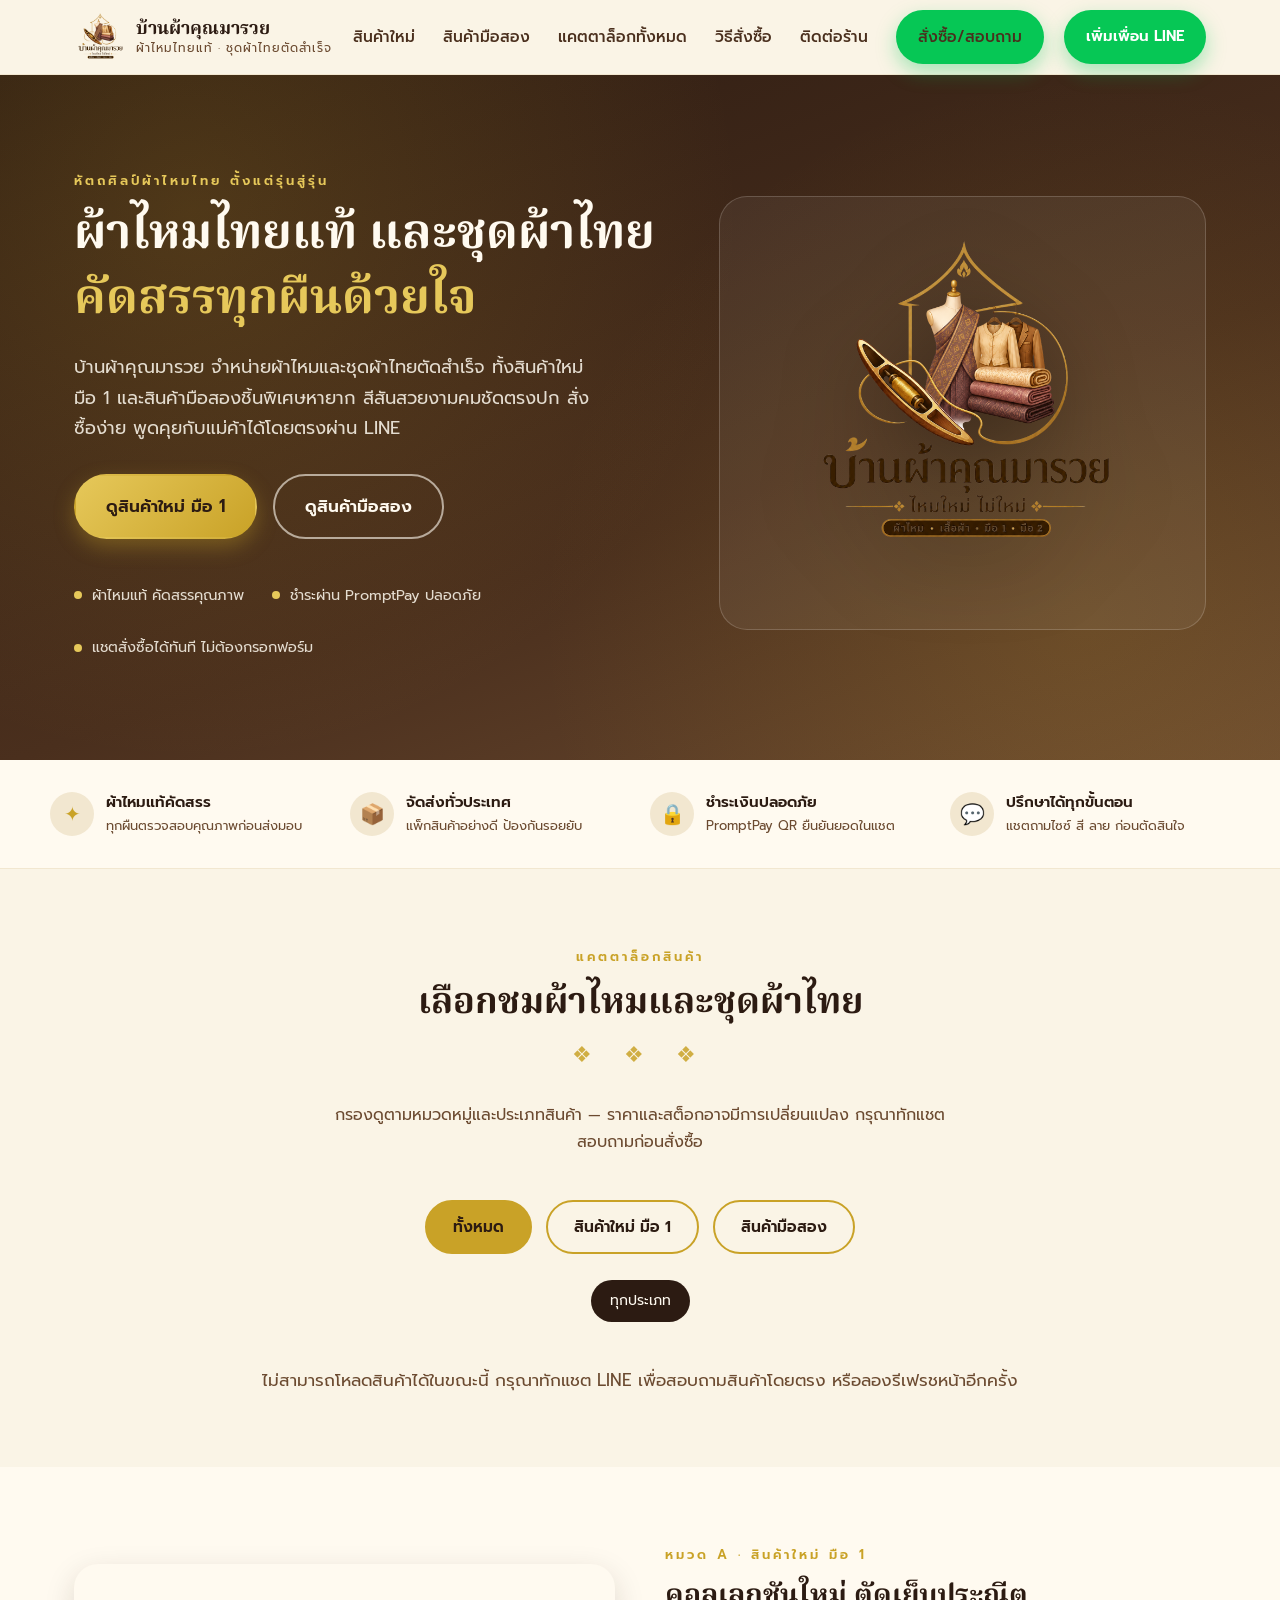
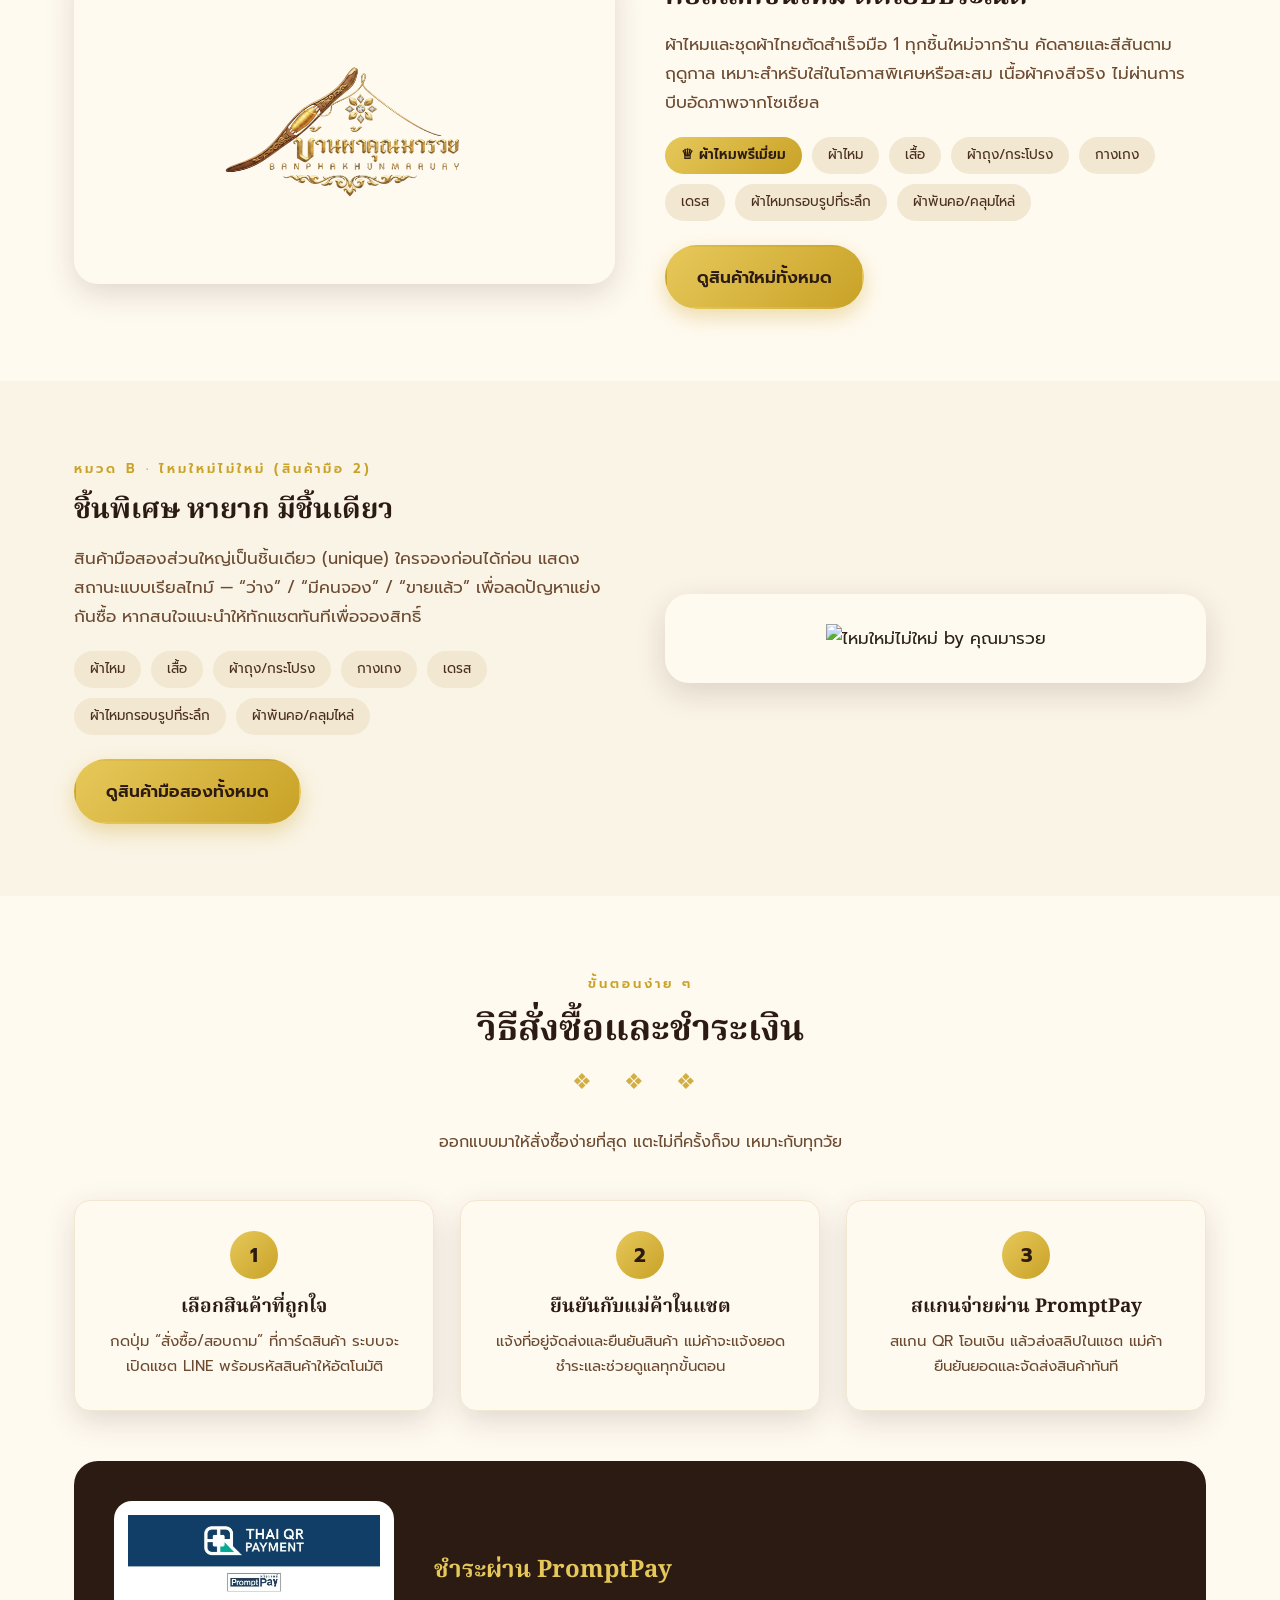
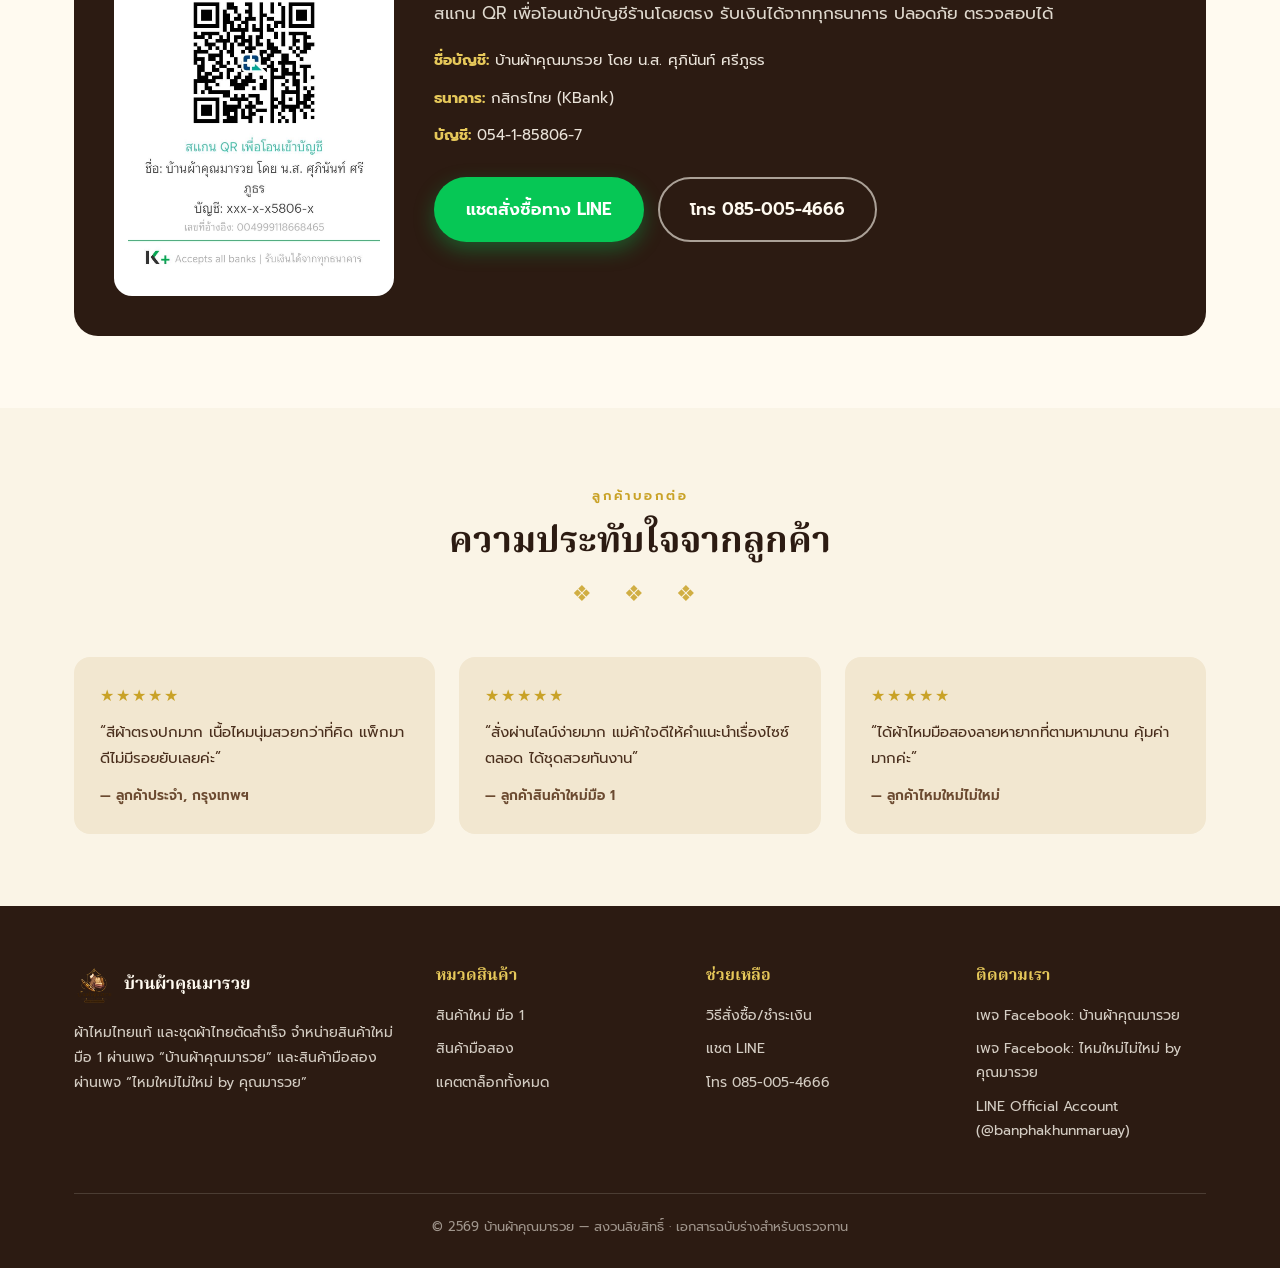
==== commit 97d0e254: "Update index.html" ====
--- a/index.html
+++ b/index.html
@@ -441,12 +441,6 @@
     padding-top: 22px; text-align:center; font-size:13px; color: rgba(255,250,240,0.55);
   }
 
-  /* ---------- Floating LINE button ---------- */
-  .float-line{
-    position: fixed; right: 20px; bottom: 20px; z-index: 200;
-    box-shadow: 0 10px 30px rgba(0,0,0,0.3);
-  }
-
   /* ---------- Social proof toast ---------- */
   .social-toast{
     position: fixed; left: 20px; bottom: 20px; z-index: 190;
@@ -486,7 +480,7 @@
       <a href="#catalog">แคตตาล็อกทั้งหมด</a>
       <a href="#howto">วิธีสั่งซื้อ</a>
       <a href="#contact">ติดต่อร้าน</a>
-      <a class="btn btn-line btn-sm nav-line-cta" href="#" id="navLineBtn">แชต LINE สั่งซื้อ</a>
+      <a class="btn btn-line btn-sm nav-line-cta" href="#" id="navLineBtn">สั่งซื้อ/สอบถาม</a>
     </nav>
     <div class="nav-cta">
       <a class="btn btn-line btn-sm btn-sm-desktop" href="#" id="topLineBtn">เพิ่มเพื่อน LINE</a>
@@ -726,8 +720,6 @@
   </div>
 </footer>
 
-<a href="#" class="btn btn-line float-line" id="floatLineBtn">&#128172; สั่งซื้อ/สอบถาม</a>
-
 <!-- Social proof toast (ตัวอย่าง — ภายหลังเชื่อมกับข้อมูลจริงจาก orders/products) -->
 <div class="social-toast" id="socialToast">
   <div class="st-ic" id="stIcon">&#128230;</div>
@@ -746,7 +738,7 @@
   document.getElementById('year').textContent = new Date().getFullYear() + 543;
 
   // ผูกลิงก์ LINE ทั่วไป (เพิ่มเพื่อน)
-  ['navLineBtn','topLineBtn','payLineBtn','footLineBtn','footLineBtn2','floatLineBtn','flashLineBtn'].forEach(id=>{
+  ['navLineBtn','topLineBtn','payLineBtn','footLineBtn','footLineBtn2','flashLineBtn'].forEach(id=>{
     const el = document.getElementById(id);
     if(el){ el.href = SHOP_LINE_LINK; el.target = "_blank"; el.rel = "noopener"; }
   });
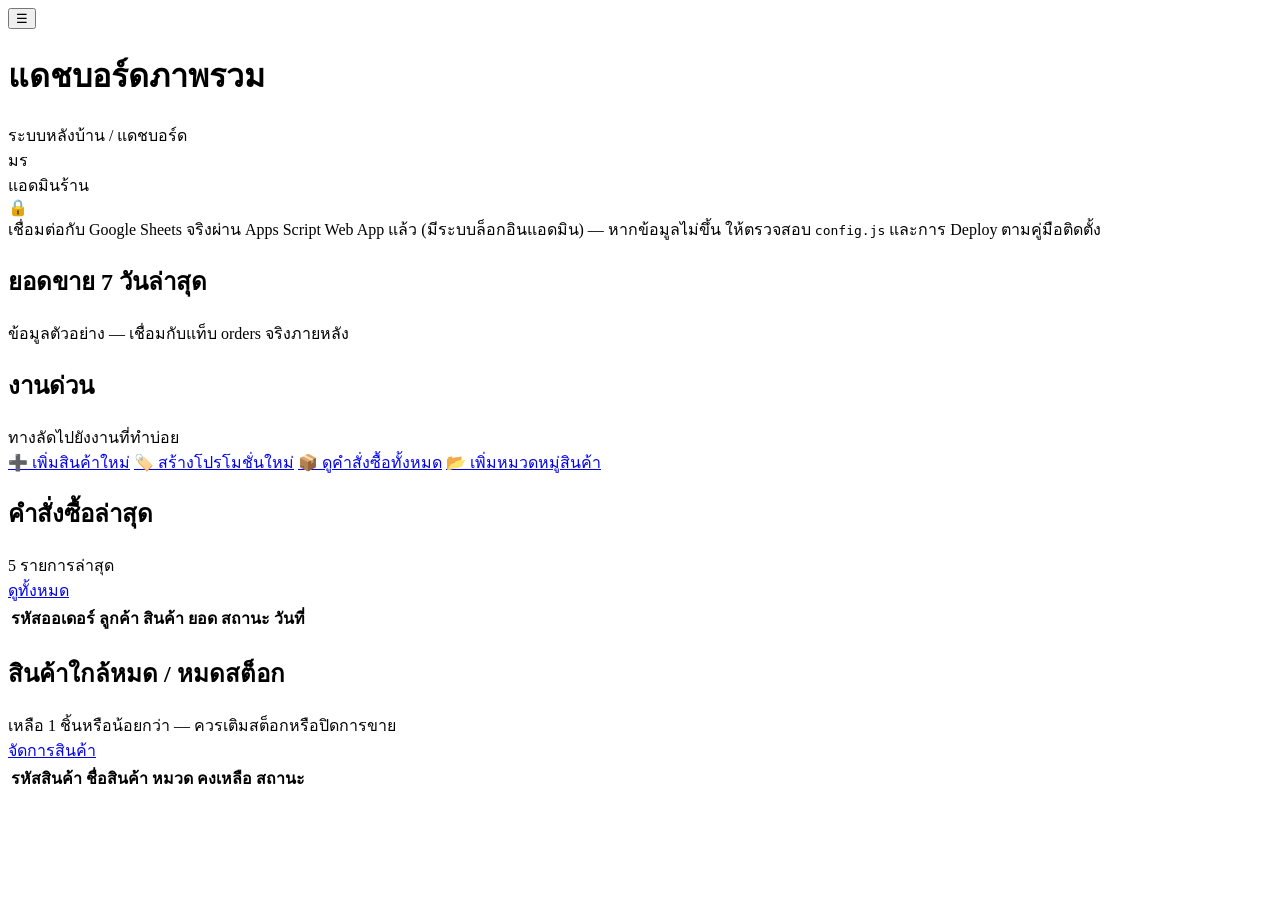
==== commit f43ca884: "Update index.html" ====
--- a/index.html
+++ b/index.html
@@ -3,1029 +3,204 @@
 <head>
 <meta charset="UTF-8" />
 <meta name="viewport" content="width=device-width, initial-scale=1.0" />
-<title>บ้านผ้าคุณมารวย | ผ้าไหมไทยแท้ &amp; ชุดผ้าไทยตัดสำเร็จ</title>
-<meta name="description" content="บ้านผ้าคุณมารวย ผ้าไหมไทยแท้และชุดผ้าไทยตัดสำเร็จ คัดสรรคุณภาพ สินค้าใหม่มือ 1 และมือสองชิ้นพิเศษ สั่งซื้อง่ายผ่าน LINE" />
+<title>แดชบอร์ด | ระบบหลังบ้าน บ้านผ้าคุณมารวย</title>
 
 <!--
   ==========================================================================
-  ร่างหน้าเว็บขายสินค้า (Draft) — บ้านผ้าคุณมารวย
-  ข้อมูลธุรกิจ (LINE OA ID, เบอร์โทร, ลิงก์เพจเฟซบุ๊ก 2 เพจ) ใส่ค่าจริงครบแล้ว
-  จุดที่ยังเหลือต้องทำก่อนใช้งานจริง:
-  1) ข้อมูลสินค้าดึงจาก Google Sheets จริงผ่าน Apps Script แล้ว (ดู initStorefront ท้ายไฟล์)
-     — เหลือแค่ตั้งค่า API_BASE_URL ใน config.js ให้ถูกต้อง (ดูคู่มือติดตั้ง)
-  2) ภาพสินค้าจริง — ตอนนี้ใช้กรอบภาพ placeholder แทนภาพถ่ายจริง
-  3) วันที่สิ้นสุด Flash Sale ดึงจากแท็บ promotions จริงแล้ว (ดูฟังก์ชัน setupFlashSale())
-  ไฟล์นี้ใช้รูปภาพร่วมโฟลเดอร์เดียวกัน: logo หลัก.png, logo บ้านผ้าคุณมารวย.png,
-  logo ไหมใหม่ไม่ใหม่.png, promptpay_qr.png — ต้องอยู่โฟลเดอร์เดียวกับไฟล์นี้เสมอ
+  ร่างระบบหลังบ้าน (Draft Admin Backend) — บ้านผ้าคุณมารวย
+  หน้านี้เป็นแดชบอร์ดภาพรวม ใช้ข้อมูลจำลองทั้งหมดจาก assets/admin-data.js
+  TODO ก่อนใช้งานจริง:
+  1) เชื่อม KPI และตารางกับ Google Apps Script Web App (อ่านจาก Sheets จริง)
+  2) เพิ่มระบบยืนยันตัวตนแอดมิน (ตอนนี้ยังไม่มีการล็อกอิน/สิทธิ์การเข้าถึง)
+  3) เชื่อมกราฟยอดขายกับข้อมูล orders จริงแทน ADMIN_SALES_7D
   ==========================================================================
 -->
 
 <link rel="preconnect" href="https://fonts.googleapis.com">
 <link rel="preconnect" href="https://fonts.gstatic.com" crossorigin>
 <link href="https://fonts.googleapis.com/css2?family=Noto+Serif+Thai:wght@400;600;700&family=Prompt:wght@300;400;500;600;700&display=swap" rel="stylesheet">
-
-<style>
-  :root{
-    --gold: #c9a227;
-    --gold-light: #e6c85a;
-    --brown-deep: #2c1b12;
-    --brown: #4a2f1d;
-    --brown-soft: #6b4a30;
-    --cream: #faf4e6;
-    --cream-2: #f2e7d0;
-    --ivory: #fffaf0;
-    --plum: #5b3758;
-    --ink: #2a2118;
-    --line-green: #06c755;
-    --shadow: 0 10px 30px rgba(44,27,18,0.15);
-    --radius: 16px;
-  }
-
-  *{ box-sizing: border-box; margin:0; padding:0; }
-
-  html{ scroll-behavior: smooth; }
-
-  body{
-    font-family: 'Prompt', sans-serif;
-    background: var(--cream);
-    color: var(--ink);
-    line-height: 1.7;
-    font-size: 17px;
-    -webkit-font-smoothing: antialiased;
-  }
-
-  h1,h2,h3,h4{
-    font-family: 'Noto Serif Thai', serif;
-    color: var(--brown-deep);
-    line-height: 1.35;
-  }
-
-  img{ max-width:100%; display:block; }
-  a{ color: inherit; text-decoration:none; }
-  ul{ list-style:none; }
-  .container{ max-width: 1180px; margin: 0 auto; padding: 0 24px; }
-  section{ padding: 72px 0; }
-
-  .eyebrow{
-    display:inline-block;
-    letter-spacing: 3px;
-    font-size: 13px;
-    font-weight: 600;
-    color: var(--gold);
-    text-transform: uppercase;
-    margin-bottom: 12px;
-  }
-
-  .divider-orn{
-    text-align:center;
-    color: var(--gold);
-    font-size: 22px;
-    letter-spacing: 12px;
-    margin: 8px 0 28px;
-    opacity: .85;
-  }
-
-  /* ---------- Buttons ---------- */
-  .btn{
-    display:inline-flex;
-    align-items:center;
-    justify-content:center;
-    gap:10px;
-    padding: 16px 30px;
-    border-radius: 999px;
-    font-family:'Prompt',sans-serif;
-    font-weight: 600;
-    font-size: 17px;
-    cursor:pointer;
-    border: 2px solid transparent;
-    transition: transform .15s ease, box-shadow .15s ease, background .2s ease;
-    min-height: 52px;
-  }
-  .btn:active{ transform: scale(0.97); }
-  .btn-gold{
-    background: linear-gradient(135deg, var(--gold-light), var(--gold));
-    color: var(--brown-deep);
-    box-shadow: 0 8px 20px rgba(201,162,39,0.35);
-  }
-  .btn-gold:hover{ box-shadow: 0 10px 26px rgba(201,162,39,0.5); }
-  .btn-outline{
-    background: transparent;
-    color: var(--ivory);
-    border-color: rgba(255,250,240,0.6);
-  }
-  .btn-outline:hover{ background: rgba(255,250,240,0.12); }
-  .btn-line{
-    background: var(--line-green);
-    color: #fff;
-    box-shadow: 0 8px 20px rgba(6,199,85,0.35);
-  }
-  .btn-line:hover{ box-shadow: 0 10px 26px rgba(6,199,85,0.5); }
-  .btn-block{ width:100%; }
-  .btn-sm{ padding: 12px 20px; font-size: 15px; min-height: 44px; }
-
-  /* ---------- Header ---------- */
-  header{
-    position: sticky; top:0; z-index: 100;
-    background: rgba(250,244,230,0.96);
-    backdrop-filter: blur(6px);
-    border-bottom: 1px solid var(--cream-2);
-  }
-  .nav-wrap{
-    display:flex; align-items:center; justify-content:space-between;
-    padding: 10px 24px;
-    max-width: 1180px; margin: 0 auto;
-  }
-  .brand{ display:flex; align-items:center; gap:10px; }
-  .brand img{ height: 52px; width:auto; }
-  .brand-text{ font-family:'Noto Serif Thai',serif; font-weight:700; color:var(--brown-deep); font-size: 18px; line-height:1.2; }
-  .brand-text span{ display:block; font-family:'Prompt',sans-serif; font-weight:400; font-size:12px; color: var(--brown-soft); letter-spacing:1px; }
-
-  nav.links{ display:flex; align-items:center; gap: 28px; }
-  nav.links a{ font-weight:500; color: var(--brown); font-size: 15.5px; }
-  nav.links a:hover{ color: var(--gold); }
-
-  .nav-cta{ display:flex; align-items:center; gap:12px; }
-  .hamburger{ display:none; background:none; border:none; font-size:26px; color:var(--brown-deep); cursor:pointer; }
-
-  @media (max-width: 900px){
-    nav.links{
-      position:fixed; top:74px; left:0; right:0; bottom:0;
-      background: var(--ivory);
-      flex-direction:column; align-items:flex-start; gap:0;
-      padding: 10px 24px 30px;
-      transform: translateX(-100%);
-      transition: transform .25s ease;
-      overflow-y:auto;
-    }
-    nav.links.open{ transform: translateX(0); }
-    nav.links a{ padding: 16px 0; width:100%; border-bottom:1px solid var(--cream-2); font-size:18px; }
-    .hamburger{ display:block; }
-    .nav-cta .btn-sm-desktop{ display:none; }
-    .nav-line-cta{ margin-top:14px; border-bottom:none !important; justify-content:center; }
-  }
-
-  /* ---------- Hero ---------- */
-  .hero{
-    position:relative;
-    background:
-      radial-gradient(circle at 15% 20%, rgba(201,162,39,0.18), transparent 45%),
-      radial-gradient(circle at 85% 80%, rgba(201,162,39,0.14), transparent 45%),
-      linear-gradient(160deg, var(--brown-deep), var(--brown) 60%, var(--brown-soft));
-    color: var(--ivory);
-    padding: 90px 0 100px;
-    overflow:hidden;
-  }
-  .hero-grid{
-    position:relative; z-index:1;
-    display:grid; grid-template-columns: 1.1fr 0.9fr; gap: 50px; align-items:center;
-  }
-  @media (max-width: 900px){ .hero-grid{ grid-template-columns: 1fr; text-align:center; } }
-
-  .hero h1{
-    color: var(--ivory);
-    font-size: clamp(32px, 4.2vw, 48px);
-    margin-bottom: 18px;
-  }
-  .hero h1 em{ color: var(--gold-light); font-style: normal; }
-  .hero p.lead{
-    font-size: 18px;
-    color: rgba(255,250,240,0.85);
-    max-width: 520px;
-    margin-bottom: 30px;
-  }
-  @media (max-width:900px){ .hero p.lead{ margin-left:auto; margin-right:auto; } }
-  .hero-actions{ display:flex; gap:16px; flex-wrap:wrap; }
-  @media (max-width:900px){ .hero-actions{ justify-content:center; } }
-
-  .hero-badge-row{
-    display:flex; gap:28px; margin-top: 44px; flex-wrap:wrap;
-  }
-  @media (max-width:900px){ .hero-badge-row{ justify-content:center; } }
-  .hero-badge{ display:flex; align-items:center; gap:10px; font-size:14.5px; color: rgba(255,250,240,0.85); }
-  .hero-badge .dot{ width:8px; height:8px; border-radius:50%; background: var(--gold-light); flex-shrink:0; }
-
-  .hero-visual{
-    background: rgba(255,250,240,0.06);
-    border: 1px solid rgba(255,250,240,0.18);
-    border-radius: 28px;
-    padding: 30px;
-    display:flex; flex-direction:column; align-items:center; justify-content:center; gap:16px;
-    position:relative;
-  }
-  .hero-visual img{ filter: drop-shadow(0 20px 40px rgba(0,0,0,0.35)); }
-
-  .hero-slider{ position:relative; width:100%; min-height:300px; display:flex; align-items:center; justify-content:center; }
-  .hero-slide{
-    position:absolute; inset:0; display:flex; flex-direction:column; align-items:center; justify-content:center;
-    opacity:0; transform: scale(0.96); transition: opacity .6s ease, transform .6s ease; pointer-events:none;
-  }
-  .hero-slide.active{ opacity:1; transform:scale(1); pointer-events:auto; position:relative; }
-  .hero-slide .feat-card{
-    background: rgba(255,250,240,0.08); border:1px solid rgba(255,250,240,0.2);
-    border-radius:20px; padding:26px; text-align:center; width:100%; max-width:300px;
-  }
-  .hero-slide .feat-icon{ font-size:52px; margin-bottom:14px; }
-  .hero-slide .feat-badge{
-    display:inline-block; background:var(--gold); color:var(--brown-deep); font-size:12px; font-weight:700;
-    padding:4px 14px; border-radius:999px; margin-bottom:12px; letter-spacing:.5px;
-  }
-  .hero-slide .feat-name{ color:var(--ivory); font-family:'Noto Serif Thai',serif; font-size:19px; margin-bottom:6px; }
-  .hero-slide .feat-price{ color:var(--gold-light); font-weight:700; font-size:20px; }
-  .hero-slider-dots{ display:flex; gap:8px; justify-content:center; }
-  .hero-slider-dots .hdot{ width:9px; height:9px; border-radius:50%; background: rgba(255,250,240,0.3); cursor:pointer; transition: background .2s ease, transform .2s ease; }
-  .hero-slider-dots .hdot.active{ background: var(--gold-light); transform: scale(1.25); }
-  .hero-slide-label{ font-size:13px; color: rgba(255,250,240,0.6); text-align:center; }
-
-  /* ---------- Trust bar ---------- */
-  .trust{
-    background: var(--ivory);
-    border-bottom: 1px solid var(--cream-2);
-  }
-  .trust-grid{
-    display:grid; grid-template-columns: repeat(4,1fr); gap: 20px;
-    padding: 30px 0;
-  }
-  @media (max-width: 900px){ .trust-grid{ grid-template-columns: repeat(2,1fr); } }
-  .trust-item{ display:flex; align-items:center; gap:12px; }
-  .trust-item .ic{
-    width:44px; height:44px; border-radius:50%;
-    background: var(--cream-2); color: var(--gold);
-    display:flex; align-items:center; justify-content:center;
-    font-size: 20px; flex-shrink:0;
-  }
-  .trust-item .tt{ font-weight:600; font-size:15px; color: var(--brown-deep); }
-  .trust-item .ds{ font-size:13px; color: var(--brown-soft); }
-
-  /* ---------- Flash sale ---------- */
-  .flash-sale{
-    background: linear-gradient(120deg, var(--brown-deep), var(--plum));
-    padding: 46px 0;
-  }
-  .flash-sale-inner{
-    display:flex; align-items:center; justify-content:space-between; gap:40px; flex-wrap:wrap;
-  }
-  .flash-copy{ max-width:560px; }
-  .flash-copy h2{ color:var(--ivory); font-size: clamp(22px,2.6vw,30px); margin:6px 0 10px; }
-  .flash-copy p{ color: rgba(255,250,240,0.8); margin-bottom:20px; font-size:15px; }
-  .countdown{ display:flex; align-items:center; gap:10px; }
-  .cd-box{
-    background: rgba(255,250,240,0.08); border:1px solid rgba(255,250,240,0.25);
-    border-radius:14px; padding:14px 18px; text-align:center; min-width:76px;
-  }
-  .cd-box span{ display:block; font-family:'Noto Serif Thai',serif; font-size:32px; font-weight:700; color: var(--gold-light); line-height:1; }
-  .cd-box small{ font-size:11.5px; color: rgba(255,250,240,0.7); letter-spacing:1px; }
-  .cd-sep{ color: var(--gold-light); font-size:28px; font-weight:700; }
-  @media (max-width:700px){ .flash-sale-inner{ justify-content:center; text-align:center; } }
-
-  /* ---------- Section heading ---------- */
-  .section-head{ text-align:center; max-width: 640px; margin: 0 auto 44px; }
-  .section-head h2{ font-size: clamp(26px,3vw,36px); }
-  .section-head p{ color: var(--brown-soft); margin-top: 12px; font-size: 16px; }
-
-  /* ---------- Category tabs ---------- */
-  .cat-tabs{
-    display:flex; justify-content:center; gap: 14px; flex-wrap:wrap; margin-bottom: 26px;
-  }
-  .cat-tab{
-    padding: 12px 26px; border-radius: 999px; font-weight:600; cursor:pointer;
-    border: 2px solid var(--gold);
-    color: var(--brown-deep); background: transparent;
-    font-family:'Prompt',sans-serif; font-size:15.5px;
-    transition: all .2s ease;
-  }
-  .cat-tab.active, .cat-tab:hover{ background: var(--gold); color: var(--brown-deep); }
-
-  .sub-filters{
-    display:flex; justify-content:center; gap:10px; flex-wrap:wrap; margin-bottom: 44px;
-  }
-  .chip{
-    padding: 8px 18px; border-radius: 999px; font-size: 14px; cursor:pointer;
-    background: var(--cream-2); color: var(--brown);
-    border: 1px solid transparent;
-  }
-  .chip.active{ background: var(--brown-deep); color: var(--ivory); }
-
-  /* ---------- Product grid ---------- */
-  .product-grid{
-    display:grid; grid-template-columns: repeat(3, 1fr); gap: 28px;
-  }
-  @media (max-width: 900px){ .product-grid{ grid-template-columns: repeat(2,1fr); gap:18px; } }
-  @media (max-width: 560px){ .product-grid{ grid-template-columns: 1fr; } }
-
-  .card{
-    background: var(--ivory);
-    border-radius: var(--radius);
-    overflow:hidden;
-    box-shadow: var(--shadow);
-    border: 1px solid var(--cream-2);
-    display:flex; flex-direction:column;
-    transition: transform .2s ease, box-shadow .2s ease;
-  }
-  .card:hover{ transform: translateY(-4px); box-shadow: 0 16px 34px rgba(44,27,18,0.2); }
-
-  .card-media{
-    position:relative;
-    aspect-ratio: 4/5;
-    background:
-      repeating-linear-gradient(45deg, rgba(201,162,39,0.10) 0 10px, rgba(201,162,39,0.04) 10px 20px),
-      linear-gradient(160deg, var(--cream-2), var(--cream));
-    display:flex; align-items:center; justify-content:center;
-    flex-direction:column; gap:8px;
-    color: var(--brown-soft);
-  }
-  .card-media .icon{ font-size: 40px; opacity:.6; }
-  .card-media .ph-text{ font-size: 12.5px; opacity:.75; text-align:center; padding:0 16px; }
-  .badge{
-    position:absolute; top:12px; left:12px;
-    background: var(--brown-deep); color: var(--gold-light);
-    font-size: 12px; font-weight:600; padding: 5px 12px; border-radius: 999px;
-    letter-spacing:.5px;
-  }
-  .badge.second{ background: var(--plum); color: var(--ivory); }
-  .badge.premium{
-    left:auto; right:12px; top:12px;
-    background: linear-gradient(135deg, var(--gold-light), var(--gold));
-    color: var(--brown-deep);
-  }
-  .card.highlight{ border:2px solid var(--gold); box-shadow: 0 14px 32px rgba(201,162,39,0.35); }
-  .chip.chip-premium{
-    background: linear-gradient(135deg, var(--gold-light), var(--gold));
-    color: var(--brown-deep); font-weight:600; border-color: var(--gold);
-  }
-  .chip.chip-premium.active{ background: var(--brown-deep); color: var(--gold-light); }
-  .tag-list li.tag-premium{
-    background: linear-gradient(135deg, var(--gold-light), var(--gold)); color: var(--brown-deep); font-weight:600;
-  }
-
-  .card-body{ padding: 18px 20px 20px; display:flex; flex-direction:column; gap:8px; flex:1; }
-  .card-body .code{ font-size:12px; color: var(--brown-soft); letter-spacing:1px; }
-  .card-body h3{ font-size: 18px; }
-  .card-body .type{ font-size: 13.5px; color: var(--brown-soft); }
-  .card-body .price{ font-family:'Noto Serif Thai',serif; font-weight:700; color: var(--brown-deep); font-size: 21px; margin-top:4px; }
-  .card-body .price small{ font-family:'Prompt',sans-serif; font-weight:400; font-size: 13px; color: var(--brown-soft); }
-  .card-foot{ padding: 0 20px 20px; display:flex; gap:10px; }
-
-  /* ---------- How to order ---------- */
-  .order-steps{
-    display:grid; grid-template-columns: repeat(3,1fr); gap: 26px; margin-bottom: 50px;
-  }
-  @media (max-width:900px){ .order-steps{ grid-template-columns: 1fr; } }
-  .step{
-    background: var(--ivory); border:1px solid var(--cream-2); border-radius: var(--radius);
-    padding: 30px 26px; text-align:center; box-shadow: var(--shadow);
-  }
-  .step .num{
-    width:48px; height:48px; border-radius:50%; margin:0 auto 16px;
-    background: linear-gradient(135deg, var(--gold-light), var(--gold));
-    color: var(--brown-deep); font-weight:700; font-size:20px;
-    display:flex; align-items:center; justify-content:center;
-  }
-  .step h3{ font-size:19px; margin-bottom:8px; }
-  .step p{ color: var(--brown-soft); font-size:15px; }
-
-  .pay-panel{
-    background: var(--brown-deep);
-    border-radius: 24px;
-    color: var(--ivory);
-    display:grid; grid-template-columns: 280px 1fr; gap: 40px; align-items:center;
-    padding: 40px;
-  }
-  @media (max-width:800px){ .pay-panel{ grid-template-columns:1fr; text-align:center; } }
-  .pay-panel .qr-box{ background:#fff; border-radius:18px; padding:14px; }
-  .pay-panel h3{ color: var(--gold-light); font-size:24px; margin-bottom:12px; }
-  .pay-panel ul{ margin-top:14px; }
-  .pay-panel li{ padding: 6px 0; color: rgba(255,250,240,0.9); font-size:15px; }
-  .pay-panel li b{ color: var(--gold-light); }
-
-  /* ---------- Category story blocks ---------- */
-  .story{
-    display:grid; grid-template-columns: 1fr 1fr; gap: 50px; align-items:center;
-  }
-  @media (max-width:900px){ .story{ grid-template-columns:1fr; } }
-  .story-logo{
-    background: var(--ivory); border-radius: 24px; padding: 30px;
-    box-shadow: var(--shadow); display:flex; align-items:center; justify-content:center;
-  }
-  .story-logo img{ max-height: 260px; }
-  .story h2{ font-size: 28px; margin-bottom: 14px; }
-  .story p{ color: var(--brown-soft); margin-bottom: 20px; }
-  .tag-list{ display:flex; flex-wrap:wrap; gap:10px; margin-bottom:24px; }
-  .tag-list li{ background: var(--cream-2); padding:7px 16px; border-radius:999px; font-size:13.5px; color:var(--brown); }
-
-  .bg-alt{ background: var(--ivory); }
-
-  /* ---------- Testimonial / social proof ---------- */
-  .proof-grid{ display:grid; grid-template-columns: repeat(3,1fr); gap: 24px; }
-  @media (max-width:900px){ .proof-grid{ grid-template-columns:1fr; } }
-  .proof-card{
-    background: var(--cream-2); border-radius: var(--radius); padding: 26px;
-  }
-  .proof-card .stars{ color: var(--gold); font-size:16px; margin-bottom:10px; letter-spacing:2px; }
-  .proof-card p{ font-size:15px; color: var(--brown); margin-bottom:14px; }
-  .proof-card .who{ font-size:13.5px; color: var(--brown-soft); font-weight:600; }
-
-  /* ---------- Footer ---------- */
-  footer{ background: var(--brown-deep); color: rgba(255,250,240,0.8); padding: 60px 0 30px; }
-  .footer-grid{ display:grid; grid-template-columns: 1.4fr 1fr 1fr 1fr; gap: 40px; margin-bottom: 40px; }
-  @media (max-width:900px){ .footer-grid{ grid-template-columns: 1fr 1fr; } }
-  @media (max-width:560px){ .footer-grid{ grid-template-columns: 1fr; } }
-  footer h4{ color: var(--gold-light); font-size:16px; margin-bottom:16px; }
-  footer .f-brand{ display:flex; align-items:center; gap:10px; margin-bottom:14px; }
-  footer .f-brand img{ height:40px; }
-  footer .f-brand span{ font-family:'Noto Serif Thai',serif; font-weight:700; color: var(--ivory); font-size:17px; }
-  footer p{ font-size:14px; line-height:1.8; }
-  footer ul li{ margin-bottom:10px; font-size:14px; }
-  footer ul li a:hover{ color: var(--gold-light); }
-  .footer-bottom{
-    border-top: 1px solid rgba(255,250,240,0.15);
-    padding-top: 22px; text-align:center; font-size:13px; color: rgba(255,250,240,0.55);
-  }
-
-  /* ---------- Social proof toast ---------- */
-  .social-toast{
-    position: fixed; left: 20px; bottom: 20px; z-index: 190;
-    background: var(--ivory); border:1px solid var(--cream-2); border-radius: 14px;
-    box-shadow: 0 12px 30px rgba(44,27,18,0.25);
-    padding: 14px 18px; display:flex; align-items:center; gap:12px;
-    max-width: 320px;
-    transform: translateY(120%); opacity:0;
-    transition: transform .4s ease, opacity .4s ease;
-    pointer-events:none;
-  }
-  .social-toast.show{ transform: translateY(0); opacity:1; }
-  .social-toast .st-ic{
-    width:38px; height:38px; border-radius:50%; background: var(--cream-2); flex-shrink:0;
-    display:flex; align-items:center; justify-content:center; font-size:18px;
-  }
-  .social-toast .st-title{ font-size:13.5px; font-weight:600; color: var(--brown-deep); }
-  .social-toast .st-sub{ font-size:12px; color: var(--brown-soft); margin-top:2px; }
-  @media (max-width:560px){ .social-toast{ left:12px; right:12px; max-width:none; bottom:12px; } }
-
-  .reveal{ opacity:0; transform: translateY(16px); transition: opacity .6s ease, transform .6s ease; }
-  .reveal.in{ opacity:1; transform:none; }
-</style>
+<link rel="stylesheet" href="assets/admin.css">
 </head>
 <body>
-
-<!-- ================= HEADER ================= -->
-<header>
-  <div class="nav-wrap">
-    <a class="brand" href="#top">
-      <img src="logo หลัก.png" alt="โลโก้บ้านผ้าคุณมารวย" />
-      <div class="brand-text">บ้านผ้าคุณมารวย<span>ผ้าไหมไทยแท้ · ชุดผ้าไทยตัดสำเร็จ</span></div>
-    </a>
-    <nav class="links" id="navLinks">
-      <a href="#new">สินค้าใหม่</a>
-      <a href="#secondhand">สินค้ามือสอง</a>
-      <a href="#catalog">แคตตาล็อกทั้งหมด</a>
-      <a href="#howto">วิธีสั่งซื้อ</a>
-      <a href="#contact">ติดต่อร้าน</a>
-      <a class="btn btn-line btn-sm nav-line-cta" href="#" id="navLineBtn">สั่งซื้อ/สอบถาม</a>
-    </nav>
-    <div class="nav-cta">
-      <a class="btn btn-line btn-sm btn-sm-desktop" href="#" id="topLineBtn">เพิ่มเพื่อน LINE</a>
-      <button class="hamburger" id="hamburgerBtn" aria-label="เมนู">&#9776;</button>
-    </div>
-  </div>
-</header>
-
-<!-- ================= HERO ================= -->
-<section class="hero" id="top">
-  <div class="container hero-grid">
-    <div>
-      <span class="eyebrow" style="color:var(--gold-light)">หัตถศิลป์ผ้าไหมไทย ตั้งแต่รุ่นสู่รุ่น</span>
-      <h1>ผ้าไหมไทยแท้ และชุดผ้าไทย<br><em>คัดสรรทุกผืนด้วยใจ</em></h1>
-      <p class="lead">บ้านผ้าคุณมารวย จำหน่ายผ้าไหมและชุดผ้าไทยตัดสำเร็จ ทั้งสินค้าใหม่มือ 1 และสินค้ามือสองชิ้นพิเศษหายาก สีสันสวยงามคมชัดตรงปก สั่งซื้อง่าย พูดคุยกับแม่ค้าได้โดยตรงผ่าน LINE</p>
-      <div class="hero-actions">
-        <a href="#new" class="btn btn-gold">ดูสินค้าใหม่ มือ 1</a>
-        <a href="#secondhand" class="btn btn-outline">ดูสินค้ามือสอง</a>
-      </div>
-      <div class="hero-badge-row">
-        <div class="hero-badge"><span class="dot"></span>ผ้าไหมแท้ คัดสรรคุณภาพ</div>
-        <div class="hero-badge"><span class="dot"></span>ชำระผ่าน PromptPay ปลอดภัย</div>
-        <div class="hero-badge"><span class="dot"></span>แชตสั่งซื้อได้ทันที ไม่ต้องกรอกฟอร์ม</div>
-      </div>
-    </div>
-    <div class="hero-visual">
-      <div class="hero-slider" id="heroSlider">
-        <div class="hero-slide active">
-          <img src="logo หลัก.png" alt="บ้านผ้าคุณมารวย" style="width:100%; max-width:340px; margin:0 auto;" />
-        </div>
-      </div>
-      <div class="hero-slider-dots" id="heroDots"></div>
-      <div class="hero-slide-label" id="heroSlideLabel"></div>
-    </div>
-  </div>
-</section>
-
-<!-- ================= TRUST BAR ================= -->
-<section class="trust" style="padding:0;">
-  <div class="container trust-grid">
-    <div class="trust-item"><div class="ic">&#10022;</div><div><div class="tt">ผ้าไหมแท้คัดสรร</div><div class="ds">ทุกผืนตรวจสอบคุณภาพก่อนส่งมอบ</div></div></div>
-    <div class="trust-item"><div class="ic">&#128230;</div><div><div class="tt">จัดส่งทั่วประเทศ</div><div class="ds">แพ็กสินค้าอย่างดี ป้องกันรอยยับ</div></div></div>
-    <div class="trust-item"><div class="ic">&#128274;</div><div><div class="tt">ชำระเงินปลอดภัย</div><div class="ds">PromptPay QR ยืนยันยอดในแชต</div></div></div>
-    <div class="trust-item"><div class="ic">&#128172;</div><div><div class="tt">ปรึกษาได้ทุกขั้นตอน</div><div class="ds">แชตถามไซซ์ สี ลาย ก่อนตัดสินใจ</div></div></div>
-  </div>
-</section>
-
-<!-- ================= FLASH SALE (ตัวอย่าง — เชื่อมกับแท็บ promotions จริงภายหลัง) ================= -->
-<section class="flash-sale" id="flashSaleSection">
-  <div class="container flash-sale-inner">
-    <div class="flash-copy">
-      <span class="eyebrow" style="color:var(--gold-light)">&#9889; โปรโมชั่นวันนี้</span>
-      <h2 id="flashTitle">ลดสูงสุด 15% เฉพาะสมาชิก LINE วันนี้เท่านั้น</h2>
-      <p id="flashDesc">สั่งซื้อผ่านแชต LINE วันนี้ รับส่วนลดทันทีทั้งสินค้าใหม่และสินค้ามือสอง ก่อนราคากลับปกติ</p>
-      <a href="#" id="flashLineBtn" class="btn btn-gold">รับส่วนลดทาง LINE</a>
-    </div>
-    <div class="countdown" id="countdown">
-      <div class="cd-box"><span id="cdH">00</span><small>ชั่วโมง</small></div>
-      <div class="cd-sep">:</div>
-      <div class="cd-box"><span id="cdM">00</span><small>นาที</small></div>
-      <div class="cd-sep">:</div>
-      <div class="cd-box"><span id="cdS">00</span><small>วินาที</small></div>
-    </div>
-  </div>
-</section>
-
-<!-- ================= CATALOG / PRODUCTS ================= -->
-<section id="catalog">
-  <div class="container">
-    <div class="section-head reveal">
-      <span class="eyebrow">แคตตาล็อกสินค้า</span>
-      <h2>เลือกชมผ้าไหมและชุดผ้าไทย</h2>
-      <div class="divider-orn">❖ ❖ ❖</div>
-      <p>กรองดูตามหมวดหมู่และประเภทสินค้า — ราคาและสต็อกอาจมีการเปลี่ยนแปลง กรุณาทักแชตสอบถามก่อนสั่งซื้อ</p>
-    </div>
-
-    <div class="cat-tabs">
-      <div class="cat-tab active" data-cat="all">ทั้งหมด</div>
-      <div class="cat-tab" data-cat="new">สินค้าใหม่ มือ 1</div>
-      <div class="cat-tab" data-cat="second">สินค้ามือสอง</div>
-    </div>
-
-    <div class="sub-filters" id="subFilters">
-      <div class="chip active" data-type="all">ทุกประเภท</div>
-      <!-- ชิปประเภทสินค้าที่เหลือสร้างอัตโนมัติจากแท็บ categories จริง (ดูสคริปต์ด้านล่าง) -->
-    </div>
-
-    <div class="product-grid" id="productGrid">
-      <p style="grid-column:1/-1; text-align:center; color:var(--brown-soft);">กำลังโหลดสินค้า...</p>
-    </div>
-  </div>
-</section>
-
-<!-- ================= STORY: NEW ================= -->
-<section class="bg-alt" id="new">
-  <div class="container story reveal">
-    <div class="story-logo"><img src="logo บ้านผ้าคุณมารวย.png" alt="บ้านผ้าคุณมารวย สินค้าใหม่" /></div>
-    <div>
-      <span class="eyebrow">หมวด A · สินค้าใหม่ มือ 1</span>
-      <h2>คอลเลกชันใหม่ ตัดเย็บประณีต</h2>
-      <p>ผ้าไหมและชุดผ้าไทยตัดสำเร็จมือ 1 ทุกชิ้นใหม่จากร้าน คัดลายและสีสันตามฤดูกาล เหมาะสำหรับใส่ในโอกาสพิเศษหรือสะสม เนื้อผ้าคงสีจริง ไม่ผ่านการบีบอัดภาพจากโซเชียล</p>
-      <ul class="tag-list">
-        <li class="tag-premium">&#9813; ผ้าไหมพรีเมี่ยม</li><li>ผ้าไหม</li><li>เสื้อ</li><li>ผ้าถุง/กระโปรง</li><li>กางเกง</li><li>เดรส</li><li>ผ้าไหมกรอบรูปที่ระลึก</li><li>ผ้าพันคอ/คลุมไหล่</li>
-      </ul>
-      <a href="#catalog" class="btn btn-gold" onclick="filterCategory('new')">ดูสินค้าใหม่ทั้งหมด</a>
-    </div>
-  </div>
-</section>
-
-<!-- ================= STORY: SECONDHAND ================= -->
-<section id="secondhand">
-  <div class="container story reveal">
-    <div>
-      <span class="eyebrow">หมวด B · ไหมใหม่ไม่ใหม่ (สินค้ามือ 2)</span>
-      <h2>ชิ้นพิเศษ หายาก มีชิ้นเดียว</h2>
-      <p>สินค้ามือสองส่วนใหญ่เป็นชิ้นเดียว (unique) ใครจองก่อนได้ก่อน แสดงสถานะแบบเรียลไทม์ &mdash; &ldquo;ว่าง&rdquo; / &ldquo;มีคนจอง&rdquo; / &ldquo;ขายแล้ว&rdquo; เพื่อลดปัญหาแย่งกันซื้อ หากสนใจแนะนำให้ทักแชตทันทีเพื่อจองสิทธิ์</p>
-      <ul class="tag-list">
-        <li>ผ้าไหม</li><li>เสื้อ</li><li>ผ้าถุง/กระโปรง</li><li>กางเกง</li><li>เดรส</li><li>ผ้าไหมกรอบรูปที่ระลึก</li><li>ผ้าพันคอ/คลุมไหล่</li>
-      </ul>
-      <a href="#catalog" class="btn btn-gold" onclick="filterCategory('second')">ดูสินค้ามือสองทั้งหมด</a>
-    </div>
-    <div class="story-logo"><img src="logo ไหมใหม่ไม่ใหม่.png" alt="ไหมใหม่ไม่ใหม่ by คุณมารวย" /></div>
-  </div>
-</section>
-
-<!-- ================= HOW TO ORDER ================= -->
-<section class="bg-alt" id="howto">
-  <div class="container">
-    <div class="section-head reveal">
-      <span class="eyebrow">ขั้นตอนง่าย ๆ</span>
-      <h2>วิธีสั่งซื้อและชำระเงิน</h2>
-      <div class="divider-orn">❖ ❖ ❖</div>
-      <p>ออกแบบมาให้สั่งซื้อง่ายที่สุด แตะไม่กี่ครั้งก็จบ เหมาะกับทุกวัย</p>
-    </div>
-
-    <div class="order-steps reveal">
-      <div class="step">
-        <div class="num">1</div>
-        <h3>เลือกสินค้าที่ถูกใจ</h3>
-        <p>กดปุ่ม &ldquo;สั่งซื้อ/สอบถาม&rdquo; ที่การ์ดสินค้า ระบบจะเปิดแชต LINE พร้อมรหัสสินค้าให้อัตโนมัติ</p>
-      </div>
-      <div class="step">
-        <div class="num">2</div>
-        <h3>ยืนยันกับแม่ค้าในแชต</h3>
-        <p>แจ้งที่อยู่จัดส่งและยืนยันสินค้า แม่ค้าจะแจ้งยอดชำระและช่วยดูแลทุกขั้นตอน</p>
-      </div>
-      <div class="step">
-        <div class="num">3</div>
-        <h3>สแกนจ่ายผ่าน PromptPay</h3>
-        <p>สแกน QR โอนเงิน แล้วส่งสลิปในแชต แม่ค้ายืนยันยอดและจัดส่งสินค้าทันที</p>
-      </div>
-    </div>
-
-    <div class="pay-panel reveal">
-      <div class="qr-box"><img src="promptpay_qr.png" alt="PromptPay QR บ้านผ้าคุณมารวย" /></div>
-      <div>
-        <h3>ชำระผ่าน PromptPay</h3>
-        <p style="color:rgba(255,250,240,0.85)">สแกน QR เพื่อโอนเข้าบัญชีร้านโดยตรง รับเงินได้จากทุกธนาคาร ปลอดภัย ตรวจสอบได้</p>
-        <ul>
-          <li><b>ชื่อบัญชี:</b> บ้านผ้าคุณมารวย โดย น.ส. ศุภินันท์ ศรีภูธร</li>
-          <li><b>ธนาคาร:</b> กสิกรไทย (KBank)</li>
-          <li><b>บัญชี:</b> 054-1-85806-7</li>
-        </ul>
-        <div style="margin-top:22px; display:flex; gap:14px; flex-wrap:wrap;">
-          <a href="#" id="payLineBtn" class="btn btn-line">แชตสั่งซื้อทาง LINE</a>
-          <a href="tel:0850054666" class="btn btn-outline">โทร 085-005-4666</a>
-        </div>
-      </div>
-    </div>
-  </div>
-</section>
-
-<!-- ================= SOCIAL PROOF ================= -->
-<section>
-  <div class="container">
-    <div class="section-head reveal">
-      <span class="eyebrow">ลูกค้าบอกต่อ</span>
-      <h2>ความประทับใจจากลูกค้า</h2>
-      <div class="divider-orn">❖ ❖ ❖</div>
-    </div>
-    <div class="proof-grid reveal">
-      <div class="proof-card">
-        <div class="stars">&#9733;&#9733;&#9733;&#9733;&#9733;</div>
-        <p>&ldquo;สีผ้าตรงปกมาก เนื้อไหมนุ่มสวยกว่าที่คิด แพ็กมาดีไม่มีรอยยับเลยค่ะ&rdquo;</p>
-        <div class="who">— ลูกค้าประจำ, กรุงเทพฯ</div>
-      </div>
-      <div class="proof-card">
-        <div class="stars">&#9733;&#9733;&#9733;&#9733;&#9733;</div>
-        <p>&ldquo;สั่งผ่านไลน์ง่ายมาก แม่ค้าใจดีให้คำแนะนำเรื่องไซซ์ตลอด ได้ชุดสวยทันงาน&rdquo;</p>
-        <div class="who">— ลูกค้าสินค้าใหม่มือ 1</div>
-      </div>
-      <div class="proof-card">
-        <div class="stars">&#9733;&#9733;&#9733;&#9733;&#9733;</div>
-        <p>&ldquo;ได้ผ้าไหมมือสองลายหายากที่ตามหามานาน คุ้มค่ามากค่ะ&rdquo;</p>
-        <div class="who">— ลูกค้าไหมใหม่ไม่ใหม่</div>
-      </div>
-    </div>
-  </div>
-</section>
-
-<!-- ================= FOOTER / CONTACT ================= -->
-<footer id="contact">
-  <div class="container">
-    <div class="footer-grid">
-      <div>
-        <div class="f-brand"><img src="logo หลัก.png" alt="โลโก้" /><span>บ้านผ้าคุณมารวย</span></div>
-        <p>ผ้าไหมไทยแท้ และชุดผ้าไทยตัดสำเร็จ จำหน่ายสินค้าใหม่มือ 1 ผ่านเพจ &ldquo;บ้านผ้าคุณมารวย&rdquo; และสินค้ามือสองผ่านเพจ &ldquo;ไหมใหม่ไม่ใหม่ by คุณมารวย&rdquo;</p>
-      </div>
-      <div>
-        <h4>หมวดสินค้า</h4>
-        <ul>
-          <li><a href="#new">สินค้าใหม่ มือ 1</a></li>
-          <li><a href="#secondhand">สินค้ามือสอง</a></li>
-          <li><a href="#catalog">แคตตาล็อกทั้งหมด</a></li>
-        </ul>
-      </div>
-      <div>
-        <h4>ช่วยเหลือ</h4>
-        <ul>
-          <li><a href="#howto">วิธีสั่งซื้อ/ชำระเงิน</a></li>
-          <li><a href="#" id="footLineBtn">แชต LINE</a></li>
-          <li><a href="tel:0850054666">โทร 085-005-4666</a></li>
-        </ul>
-      </div>
-      <div>
-        <h4>ติดตามเรา</h4>
-        <ul>
-          <li><a href="https://www.facebook.com/banphakhunmaruay" target="_blank" rel="noopener">เพจ Facebook: บ้านผ้าคุณมารวย</a></li>
-          <li><a href="https://www.facebook.com/maimaimaimaibykhunmaruay" target="_blank" rel="noopener">เพจ Facebook: ไหมใหม่ไม่ใหม่ by คุณมารวย</a></li>
-          <li><a href="#" id="footLineBtn2">LINE Official Account (@banphakhunmaruay)</a></li>
-        </ul>
-      </div>
-    </div>
-    <div class="footer-bottom">
-      &copy; <span id="year"></span> บ้านผ้าคุณมารวย — สงวนลิขสิทธิ์ · เอกสารฉบับร่างสำหรับตรวจทาน
-    </div>
-  </div>
-</footer>
-
-<!-- Social proof toast (ตัวอย่าง — ภายหลังเชื่อมกับข้อมูลจริงจาก orders/products) -->
-<div class="social-toast" id="socialToast">
-  <div class="st-ic" id="stIcon">&#128230;</div>
-  <div>
-    <div class="st-title" id="stTitle"></div>
-    <div class="st-sub" id="stSub"></div>
+<div class="app">
+  <div id="sidebarMount"></div>
+
+  <div class="main">
+    <div class="topbar">
+      <div class="tb-left">
+        <button class="menu-toggle" id="menuToggleBtn" aria-label="เมนู">&#9776;</button>
+        <div>
+          <h1>แดชบอร์ดภาพรวม</h1>
+          <div class="breadcrumb">ระบบหลังบ้าน / แดชบอร์ด</div>
+        </div>
+      </div>
+      <div class="tb-right">
+        <div class="admin-chip">
+          <div class="avatar">มร</div>
+          <div class="who">แอดมินร้าน</div>
+        </div>
+      </div>
+    </div>
+
+    <div class="content">
+      <div class="draft-banner">
+        <span class="ic">&#128274;</span>
+        <div>เชื่อมต่อกับ Google Sheets จริงผ่าน Apps Script Web App แล้ว (มีระบบล็อกอินแอดมิน) — หากข้อมูลไม่ขึ้น ให้ตรวจสอบ <code>config.js</code> และการ Deploy ตามคู่มือติดตั้ง</div>
+      </div>
+
+      <div class="kpi-grid" id="kpiGrid"></div>
+
+      <div class="two-col">
+        <div class="panel">
+          <div class="panel-head">
+            <div>
+              <h2>ยอดขาย 7 วันล่าสุด</h2>
+              <div class="sub">ข้อมูลตัวอย่าง — เชื่อมกับแท็บ orders จริงภายหลัง</div>
+            </div>
+          </div>
+          <div class="bar-chart" id="salesChart"></div>
+        </div>
+
+        <div class="panel">
+          <div class="panel-head">
+            <div>
+              <h2>งานด่วน</h2>
+              <div class="sub">ทางลัดไปยังงานที่ทำบ่อย</div>
+            </div>
+          </div>
+          <div class="stack">
+            <a class="btn btn-gold" href="products.html?new=1">&#10133; เพิ่มสินค้าใหม่</a>
+            <a class="btn btn-outline" href="promotions.html?new=1">&#127991;&#65039; สร้างโปรโมชั่นใหม่</a>
+            <a class="btn btn-outline" href="orders.html">&#128230; ดูคำสั่งซื้อทั้งหมด</a>
+            <a class="btn btn-outline" href="categories.html?new=1">&#128194; เพิ่มหมวดหมู่สินค้า</a>
+          </div>
+        </div>
+      </div>
+
+      <div class="panel">
+        <div class="panel-head">
+          <div>
+            <h2>คำสั่งซื้อล่าสุด</h2>
+            <div class="sub">5 รายการล่าสุด</div>
+          </div>
+          <a class="btn btn-outline btn-sm" href="orders.html">ดูทั้งหมด</a>
+        </div>
+        <div class="table-wrap">
+          <table class="data-table">
+            <thead>
+              <tr>
+                <th>รหัสออเดอร์</th>
+                <th>ลูกค้า</th>
+                <th>สินค้า</th>
+                <th>ยอด</th>
+                <th>สถานะ</th>
+                <th>วันที่</th>
+              </tr>
+            </thead>
+            <tbody id="recentOrdersBody"></tbody>
+          </table>
+        </div>
+      </div>
+
+      <div class="panel">
+        <div class="panel-head">
+          <div>
+            <h2>สินค้าใกล้หมด / หมดสต็อก</h2>
+            <div class="sub">เหลือ 1 ชิ้นหรือน้อยกว่า — ควรเติมสต็อกหรือปิดการขาย</div>
+          </div>
+          <a class="btn btn-outline btn-sm" href="products.html">จัดการสินค้า</a>
+        </div>
+        <div class="table-wrap">
+          <table class="data-table">
+            <thead>
+              <tr>
+                <th>รหัสสินค้า</th>
+                <th>ชื่อสินค้า</th>
+                <th>หมวด</th>
+                <th>คงเหลือ</th>
+                <th>สถานะ</th>
+              </tr>
+            </thead>
+            <tbody id="lowStockBody"></tbody>
+          </table>
+        </div>
+      </div>
+    </div>
   </div>
 </div>
 
-<script src="config.js"></script>
+<script src="assets/admin-data.js"></script>
+<script src="assets/admin.js"></script>
+<script src="../config.js"></script>
+<script src="assets/api.js"></script>
 <script>
-  // ================= CONFIG (แก้ก่อนใช้งานจริง) =================
-  const LINE_OA_ID = "@banphakhunmaruay"; // LINE OA ID จริงของร้าน
-  const SHOP_LINE_LINK = `https://line.me/R/ti/p/${encodeURIComponent(LINE_OA_ID)}`;
-
-  document.getElementById('year').textContent = new Date().getFullYear() + 543;
-
-  // ผูกลิงก์ LINE ทั่วไป (เพิ่มเพื่อน)
-  ['navLineBtn','topLineBtn','payLineBtn','footLineBtn','footLineBtn2','flashLineBtn'].forEach(id=>{
-    const el = document.getElementById(id);
-    if(el){ el.href = SHOP_LINE_LINK; el.target = "_blank"; el.rel = "noopener"; }
-  });
-
-  // เมนูมือถือ
-  const hamburgerBtn = document.getElementById('hamburgerBtn');
-  const navLinks = document.getElementById('navLinks');
-  hamburgerBtn.addEventListener('click', ()=> navLinks.classList.toggle('open'));
-  navLinks.querySelectorAll('a').forEach(a=> a.addEventListener('click', ()=> navLinks.classList.remove('open')));
-
-  // ================= ข้อมูลสินค้า/หมวดหมู่/โปรโมชั่น — ดึงจาก Google Sheets จริงผ่าน Apps Script =================
-  // ไอคอน/หน่วยแสดงผลต่อ "ประเภทสินค้า" (ไม่มีในสคีมา backend เพราะเป็นเรื่องดีไซน์ล้วน)
-  const TYPE_META = {
-    "ผ้าไหมพรีเมี่ยม": { icon:"&#128081;", unit:"ต่อผืน" },
-    "ผ้าไหม": { icon:"&#129513;", unit:"ต่อผืน" },
-    "เสื้อ": { icon:"&#128085;", unit:"ต่อตัว" },
-    "ผ้าถุง/กระโปรง": { icon:"&#129514;", unit:"ต่อผืน" },
-    "กางเกง": { icon:"&#128086;", unit:"ต่อตัว" },
-    "เดรส": { icon:"&#128092;", unit:"ต่อชุด" },
-    "ผ้าไหมกรอบรูปที่ระลึก": { icon:"&#128444;&#65039;", unit:"ต่อกรอบ" },
-    "ผ้าพันคอ/คลุมไหล่": { icon:"&#129521;", unit:"ต่อผืน" },
-  };
-  const STOCK_BADGE = {
-    "มีคนจอง": { text:"มีคนจอง", cls:"second" },
-    "ของหมด": { text:"สินค้าหมด", cls:"second" },
-  };
-
-  let PRODUCTS = [];
-  let CATEGORIES = [];
-  let PROMOTIONS = [];
-
-  function escapeHtml(value){
-    return String(value ?? '').replace(/[&<>"']/g, (ch) => ({
-      '&': '&amp;',
-      '<': '&lt;',
-      '>': '&gt;',
-      '"': '&quot;',
-      "'": '&#39;',
-    }[ch]));
+requireLogin();
+renderSidebar('dashboard');
+
+(async function init(){
+  try { await loadAdminData(); } catch(err){ showApiError(err); return; }
+
+  // ---------------- KPI cards ----------------
+  const todaySales = ADMIN_SALES_7D[ADMIN_SALES_7D.length - 1].value;
+  const pendingOrders = ADMIN_ORDERS.filter(o => o.status === "รอชำระเงิน" || o.status === "ชำระแล้ว").length;
+  const lowStock = ADMIN_PRODUCTS.filter(p => p.stock <= 1 && p.status !== "ขายแล้ว");
+  const activeProducts = ADMIN_PRODUCTS.filter(p => p.status !== "ขายแล้ว").length;
+
+  const kpis = [
+    { label:"ยอดขายวันนี้", value: formatBaht(todaySales), icon:"&#128176;", bg:"var(--ok-bg)", color:"var(--ok)", trend:"เทียบเมื่อวาน +18%", trendClass:"up" },
+    { label:"ออเดอร์รอดำเนินการ", value: pendingOrders + " รายการ", icon:"&#128230;", bg:"var(--warn-bg)", color:"var(--warn)", trend:"ต้องติดตาม", trendClass:"" },
+    { label:"สินค้าใกล้หมด/หมดสต็อก", value: lowStock.length + " รายการ", icon:"&#9888;&#65039;", bg:"var(--danger-bg)", color:"var(--danger)", trend:"ควรเติมสต็อก", trendClass:"down" },
+    { label:"สินค้าที่เปิดขายทั้งหมด", value: activeProducts + " รายการ", icon:"&#129525;", bg:"var(--info-bg)", color:"var(--info)", trend:"ทุกหมวดรวมกัน", trendClass:"" },
+  ];
+  document.getElementById('kpiGrid').innerHTML = kpis.map(k => `
+    <div class="kpi-card">
+      <div class="kpi-ic" style="background:${k.bg}; color:${k.color};">${k.icon}</div>
+      <div>
+        <div class="kpi-label">${k.label}</div>
+        <div class="kpi-value">${k.value}</div>
+        <div class="kpi-trend ${k.trendClass}">${k.trend}</div>
+      </div>
+    </div>
+  `).join('');
+
+  // ---------------- Bar chart ยอดขาย 7 วัน ----------------
+  const maxVal = Math.max(...ADMIN_SALES_7D.map(d => d.value));
+  document.getElementById('salesChart').innerHTML = ADMIN_SALES_7D.map(d => `
+    <div class="bar-col">
+      <div class="bar-val">${formatNumber(d.value)}</div>
+      <div class="bar" style="height:${Math.max(8, Math.round((d.value / maxVal) * 120))}px;"></div>
+      <div class="bar-day">${d.day}</div>
+    </div>
+  `).join('');
+
+  // ---------------- คำสั่งซื้อล่าสุด ----------------
+  const recent = ADMIN_ORDERS.slice(0, 5);
+  document.getElementById('recentOrdersBody').innerHTML = recent.map(o => `
+    <tr>
+      <td class="cell-strong">${escapeHtml(o.orderId)}</td>
+      <td>${escapeHtml(o.customer)}<div class="cell-muted">${escapeHtml(o.lineUser)}</div></td>
+      <td>${escapeHtml(o.productName)}</td>
+      <td>${formatBaht(o.amount)}</td>
+      <td>${badgeHtml(o.status, ORDER_STATUS_BADGE[o.status] || 'badge-gray')}</td>
+      <td class="cell-muted">${escapeHtml(o.date)}</td>
+    </tr>
+  `).join('');
+
+  // ---------------- สินค้าใกล้หมด ----------------
+  if(lowStock.length === 0){
+    document.getElementById('lowStockBody').innerHTML = `<tr class="empty-row"><td colspan="5">ไม่มีสินค้าใกล้หมดในขณะนี้</td></tr>`;
+  } else {
+    document.getElementById('lowStockBody').innerHTML = lowStock.map(p => `
+      <tr>
+        <td class="cell-strong">${escapeHtml(p.code)}</td>
+        <td>${escapeHtml(p.name)}</td>
+        <td>${p.mainCat === 'new' ? 'สินค้าใหม่ มือ 1' : 'สินค้ามือสอง'} · ${escapeHtml(p.type)}</td>
+        <td>${p.stock} ชิ้น</td>
+        <td>${badgeHtml(p.status, PRODUCT_STATUS_BADGE[p.status] || 'badge-gray')}</td>
+      </tr>
+    `).join('');
   }
-
-  function safeAttr(value){
-    return escapeHtml(value);
-  }
-
-  function mapProductForCard(p){
-    const meta = TYPE_META[p.type] || { icon:"&#129525;", unit:"ต่อชิ้น" };
-    return {
-      code: p.code, name: p.name, cat: p.mainCat, type: p.type,
-      price: Number(p.price).toLocaleString('th-TH'),
-      unit: meta.unit + (p.mainCat === 'second' ? ' · ชิ้นเดียว' : ''),
-      icon: meta.icon, highlight: !!p.highlight, status: p.status,
-    };
-  }
-
-  const grid = document.getElementById('productGrid');
-  let currentCat = "all";
-  let currentType = "all";
-
-  function renderChips(){
-    const wrap = document.getElementById('subFilters');
-    const openCats = CATEGORIES.slice().sort((a,b)=> a.order - b.order);
-    const chipsHtml = openCats.map(c => `
-      <div class="chip${c.highlight ? ' chip-premium' : ''}" data-type="${safeAttr(c.name)}">${c.highlight ? '&#9813; ' : ''}${escapeHtml(c.name)}</div>
-    `).join('');
-    wrap.innerHTML = `<div class="chip active" data-type="all">ทุกประเภท</div>` + chipsHtml;
-
-    wrap.querySelectorAll('.chip').forEach(chip=>{
-      chip.addEventListener('click', ()=>{
-        currentType = chip.dataset.type;
-        wrap.querySelectorAll('.chip').forEach(c=> c.classList.toggle('active', c === chip));
-        renderProducts();
-      });
-    });
-  }
-
-  function renderProducts(){
-    grid.innerHTML = "";
-    const filtered = PRODUCTS
-      .filter(p => p.status !== 'ขายแล้ว')
-      .map(mapProductForCard)
-      .filter(p=>{
-        const catOk = currentCat === "all" || p.cat === currentCat;
-        const typeOk = currentType === "all" || p.type === currentType;
-        return catOk && typeOk;
-      });
-
-    // ปักหมุดสินค้าไฮไลท์ (เช่น ผ้าไหมพรีเมี่ยม) ไว้บนสุดเสมอ ตามส่วนที่ 9.2.1 ของเอกสาร
-    filtered.sort((a,b)=> (b.highlight?1:0) - (a.highlight?1:0));
-
-    if(filtered.length === 0){
-      grid.innerHTML = `<p style="grid-column:1/-1; text-align:center; color:var(--brown-soft);">ยังไม่มีสินค้าในหมวดนี้ในขณะนี้ ลองเลือกหมวดอื่น หรือทักแชตสอบถามสินค้าที่สนใจได้เลยค่ะ</p>`;
-      return;
-    }
-
-    filtered.forEach(p=>{
-      const badgeText = p.cat === "new" ? "สินค้าใหม่ มือ 1" : "สินค้ามือสอง";
-      const badgeClass = p.cat === "new" ? "" : "second";
-      const stockBadge = STOCK_BADGE[p.status];
-      const orderMsg = `สนใจสั่งซื้อสินค้า รหัส ${p.code} (${p.name}) ค่ะ/ครับ`;
-      const orderLink = `https://line.me/R/oaMessage/${encodeURIComponent(LINE_OA_ID)}/?${encodeURIComponent(orderMsg)}`;
-      const canOrder = p.status === 'คงเหลือ';
-
-      const card = document.createElement('div');
-      card.className = "card" + (p.highlight ? " highlight" : "");
-      card.innerHTML = `
-        <div class="card-media">
-          <span class="badge ${badgeClass}">${badgeText}</span>
-          ${p.highlight ? `<span class="badge premium">&#9813; พรีเมี่ยม</span>` : ""}
-          ${stockBadge ? `<span class="badge ${stockBadge.cls}">${stockBadge.text}</span>` : ""}
-          <div class="icon">${p.icon}</div>
-          <div class="ph-text">ภาพสินค้าจริงจะแสดงที่นี่<br>(รอเชื่อมคลังภาพ)</div>
-        </div>
-        <div class="card-body">
-          <div class="code">รหัสสินค้า: ${escapeHtml(p.code)}</div>
-          <h3>${escapeHtml(p.name)}</h3>
-          <div class="type">${escapeHtml(p.type)}</div>
-          <div class="price">${p.price} <small>บาท ${p.unit}</small></div>
-        </div>
-        <div class="card-foot">
-          ${canOrder
-            ? `<a class="btn btn-line btn-sm btn-block" href="${safeAttr(orderLink)}" target="_blank" rel="noopener">สั่งซื้อ/สอบถาม</a>`
-            : `<a class="btn btn-outline btn-sm btn-block" href="${safeAttr(SHOP_LINE_LINK)}" target="_blank" rel="noopener">สอบถามสินค้าใกล้เคียง</a>`}
-        </div>
-      `;
-      grid.appendChild(card);
-    });
-  }
-
-  function filterCategory(cat){
-    currentCat = cat;
-    document.querySelectorAll('.cat-tab').forEach(t=> t.classList.toggle('active', t.dataset.cat === cat));
-    renderProducts();
-    document.getElementById('catalog').scrollIntoView({behavior:'smooth'});
-  }
-
-  document.querySelectorAll('.cat-tab').forEach(tab=>{
-    tab.addEventListener('click', ()=> filterCategory(tab.dataset.cat));
-  });
-
-  // ================= Hero: สไลด์สินค้าแนะนำอัตโนมัติ =================
-  function heroSlider(){
-    const slider = document.getElementById('heroSlider');
-    const dotsWrap = document.getElementById('heroDots');
-    const label = document.getElementById('heroSlideLabel');
-    slider.innerHTML = ""; dotsWrap.innerHTML = "";
-    const featured = PRODUCTS.filter(p=>p.status!=='ขายแล้ว').map(mapProductForCard).slice(0, 4);
-    if(featured.length === 0) return;
-
-    featured.forEach((p, i)=>{
-      const slide = document.createElement('div');
-      slide.className = 'hero-slide' + (i === 0 ? ' active' : '');
-      const badgeText = p.cat === 'new' ? 'สินค้าใหม่ มือ 1' : 'สินค้ามือสอง';
-      slide.innerHTML = `
-        <div class="feat-card">
-          <div class="feat-icon">${p.icon}</div>
-          <span class="feat-badge">${badgeText}</span>
-          <div class="feat-name">${escapeHtml(p.name)}</div>
-          <div class="feat-price">${p.price} บาท</div>
-        </div>`;
-      slider.appendChild(slide);
-
-      const dot = document.createElement('div');
-      dot.className = 'hdot' + (i === 0 ? ' active' : '');
-      dot.addEventListener('click', ()=> showSlide(i));
-      dotsWrap.appendChild(dot);
-    });
-
-    const slides = slider.querySelectorAll('.hero-slide');
-    const dots = dotsWrap.querySelectorAll('.hdot');
-    let idx = 0;
-    let timer;
-
-    function showSlide(i){
-      slides[idx].classList.remove('active');
-      dots[idx].classList.remove('active');
-      idx = (i + slides.length) % slides.length;
-      slides[idx].classList.add('active');
-      dots[idx].classList.add('active');
-      label.textContent = idx === 0 ? 'บ้านผ้าคุณมารวย' : 'สินค้าแนะนำประจำสัปดาห์';
-      resetTimer();
-    }
-    function resetTimer(){
-      clearInterval(timer);
-      timer = setInterval(()=> showSlide(idx + 1), 4200);
-    }
-    label.textContent = 'บ้านผ้าคุณมารวย';
-    resetTimer();
-    slider.parentElement.addEventListener('mouseenter', ()=> clearInterval(timer));
-    slider.parentElement.addEventListener('mouseleave', resetTimer);
-  }
-
-  // ================= Flash Sale: ใช้โปรโมชั่นจริงจากแท็บ promotions (แบบวันเดียว start === end) =================
-  function setupFlashSale(){
-    const section = document.getElementById('flashSaleSection');
-    const flash = PROMOTIONS.find(p => p.start === p.end);
-    if(!flash){ if(section) section.style.display = 'none'; return; }
-
-    document.getElementById('flashTitle').textContent = `${flash.name} — ลด ${flash.discount}`;
-    document.getElementById('flashDesc').textContent = flash.condition || 'สั่งซื้อผ่านแชต LINE วันนี้ก่อนราคากลับปกติ';
-
-    const elH = document.getElementById('cdH');
-    const elM = document.getElementById('cdM');
-    const elS = document.getElementById('cdS');
-    if(!elH) return;
-    const target = new Date();
-    target.setHours(23,59,59,0);
-
-    function tick(){
-      const diff = Math.max(0, target - Date.now());
-      const h = Math.floor(diff / 3600000);
-      const m = Math.floor((diff % 3600000) / 60000);
-      const s = Math.floor((diff % 60000) / 1000);
-      elH.textContent = String(h).padStart(2,'0');
-      elM.textContent = String(m).padStart(2,'0');
-      elS.textContent = String(s).padStart(2,'0');
-    }
-    tick();
-    setInterval(tick, 1000);
-  }
-
-  // ================= Social Proof: ป๊อปอัปแจ้งเตือนแบบสุ่มจากสินค้าจริง =================
-  function socialProof(){
-    const toast = document.getElementById('socialToast');
-    const icon = document.getElementById('stIcon');
-    const title = document.getElementById('stTitle');
-    const sub = document.getElementById('stSub');
-    if(!toast || PRODUCTS.length === 0) return;
-
-    function randomMessage(){
-      const p = mapProductForCard(PRODUCTS[Math.floor(Math.random() * PRODUCTS.length)]);
-      const minsAgo = Math.floor(Math.random() * 12) + 1;
-      const viewers = Math.floor(Math.random() * 7) + 2;
-      const templates = [
-        { ic: '&#128230;', title: `เพิ่งสั่งซื้อ &ldquo;${escapeHtml(p.name)}&rdquo;`, sub: `${minsAgo} นาทีที่แล้ว · รหัส ${p.code}` },
-        { ic: '&#128064;', title: `มีคนกำลังดูสินค้านี้อยู่ ${viewers} คน`, sub: p.name },
-        { ic: '&#10071;', title: escapeHtml(p.name), sub: p.cat === 'second' ? 'เหลือชิ้นเดียว รีบจองก่อนหมด' : 'ใกล้หมดสต็อกแล้ว' },
-      ];
-      return templates[Math.floor(Math.random() * templates.length)];
-    }
-
-    function showToast(){
-      const msg = randomMessage();
-      icon.innerHTML = msg.ic;
-      title.innerHTML = msg.title;
-      sub.textContent = msg.sub;
-      toast.classList.add('show');
-      setTimeout(()=> toast.classList.remove('show'), 4800);
-    }
-
-    setTimeout(showToast, 3500);
-    setInterval(showToast, 9000);
-  }
-
-  // ================= โหลดข้อมูลจริงจาก Apps Script Web App แล้วค่อยเรนเดอร์ทุกส่วน =================
-  (async function initStorefront(){
-    try {
-      if(typeof API_BASE_URL === 'undefined' || API_BASE_URL.indexOf('REPLACE_WITH') !== -1){
-        throw new Error('ยังไม่ได้ตั้งค่า API_BASE_URL ใน config.js');
-      }
-      const res = await fetch(API_BASE_URL, { method:'POST', body: JSON.stringify({ action:'storefront.get' }) });
-      const json = await res.json();
-      if(!json.ok) throw new Error(json.message || json.error);
-      PRODUCTS = json.data.products || [];
-      CATEGORIES = json.data.categories || [];
-      PROMOTIONS = json.data.promotions || [];
-    } catch(err){
-      console.error('โหลดข้อมูลร้านค้าไม่สำเร็จ:', err);
-      grid.innerHTML = `<p style="grid-column:1/-1; text-align:center; color:var(--brown-soft);">ไม่สามารถโหลดสินค้าได้ในขณะนี้ กรุณาทักแชต LINE เพื่อสอบถามสินค้าโดยตรง หรือลองรีเฟรชหน้าอีกครั้ง</p>`;
-      document.getElementById('flashSaleSection').style.display = 'none';
-      return;
-    }
-
-    renderChips();
-    renderProducts();
-    heroSlider();
-    setupFlashSale();
-    socialProof();
-  })();
-
-  // Scroll reveal
-  const revealEls = document.querySelectorAll('.reveal');
-  const io = new IntersectionObserver((entries)=>{
-    entries.forEach(e=>{ if(e.isIntersecting){ e.target.classList.add('in'); io.unobserve(e.target); } });
-  }, { threshold: 0.12 });
-  revealEls.forEach(el=> io.observe(el));
+})();
 </script>
-
 </body>
 </html>
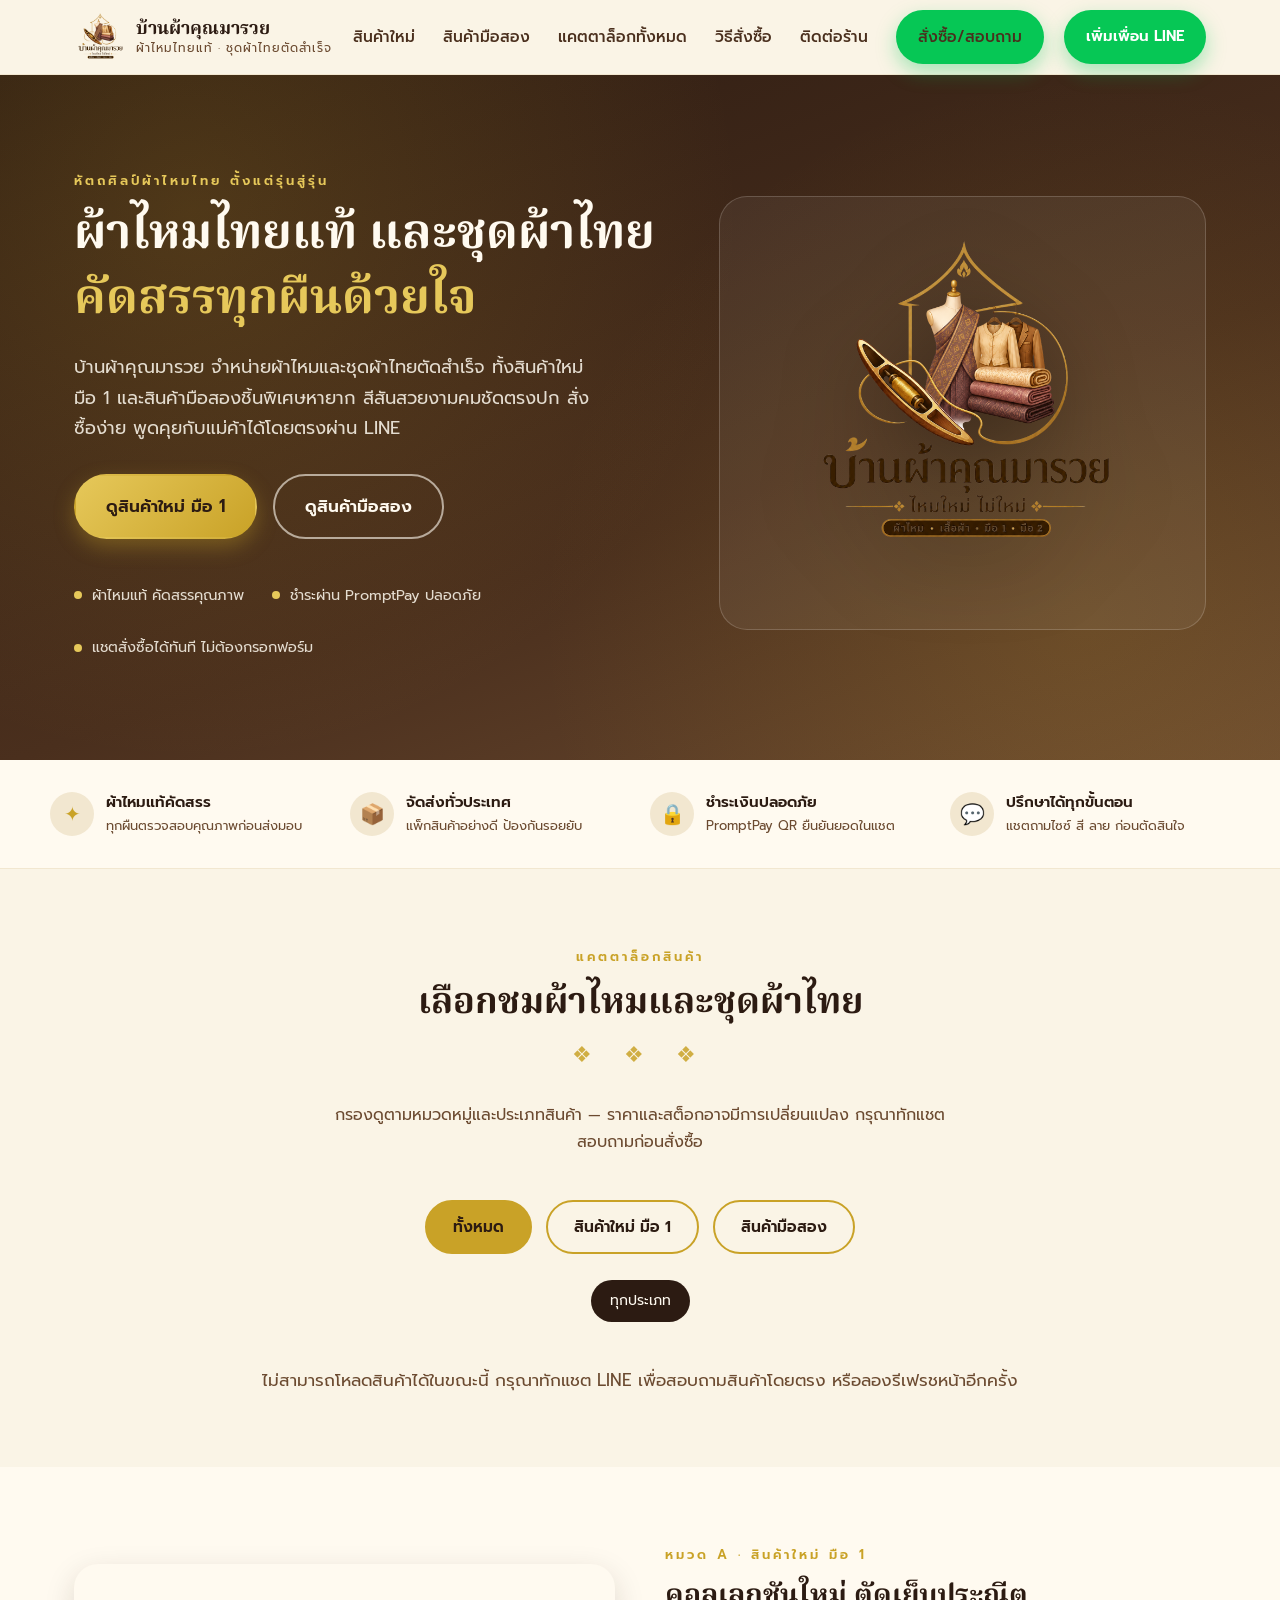
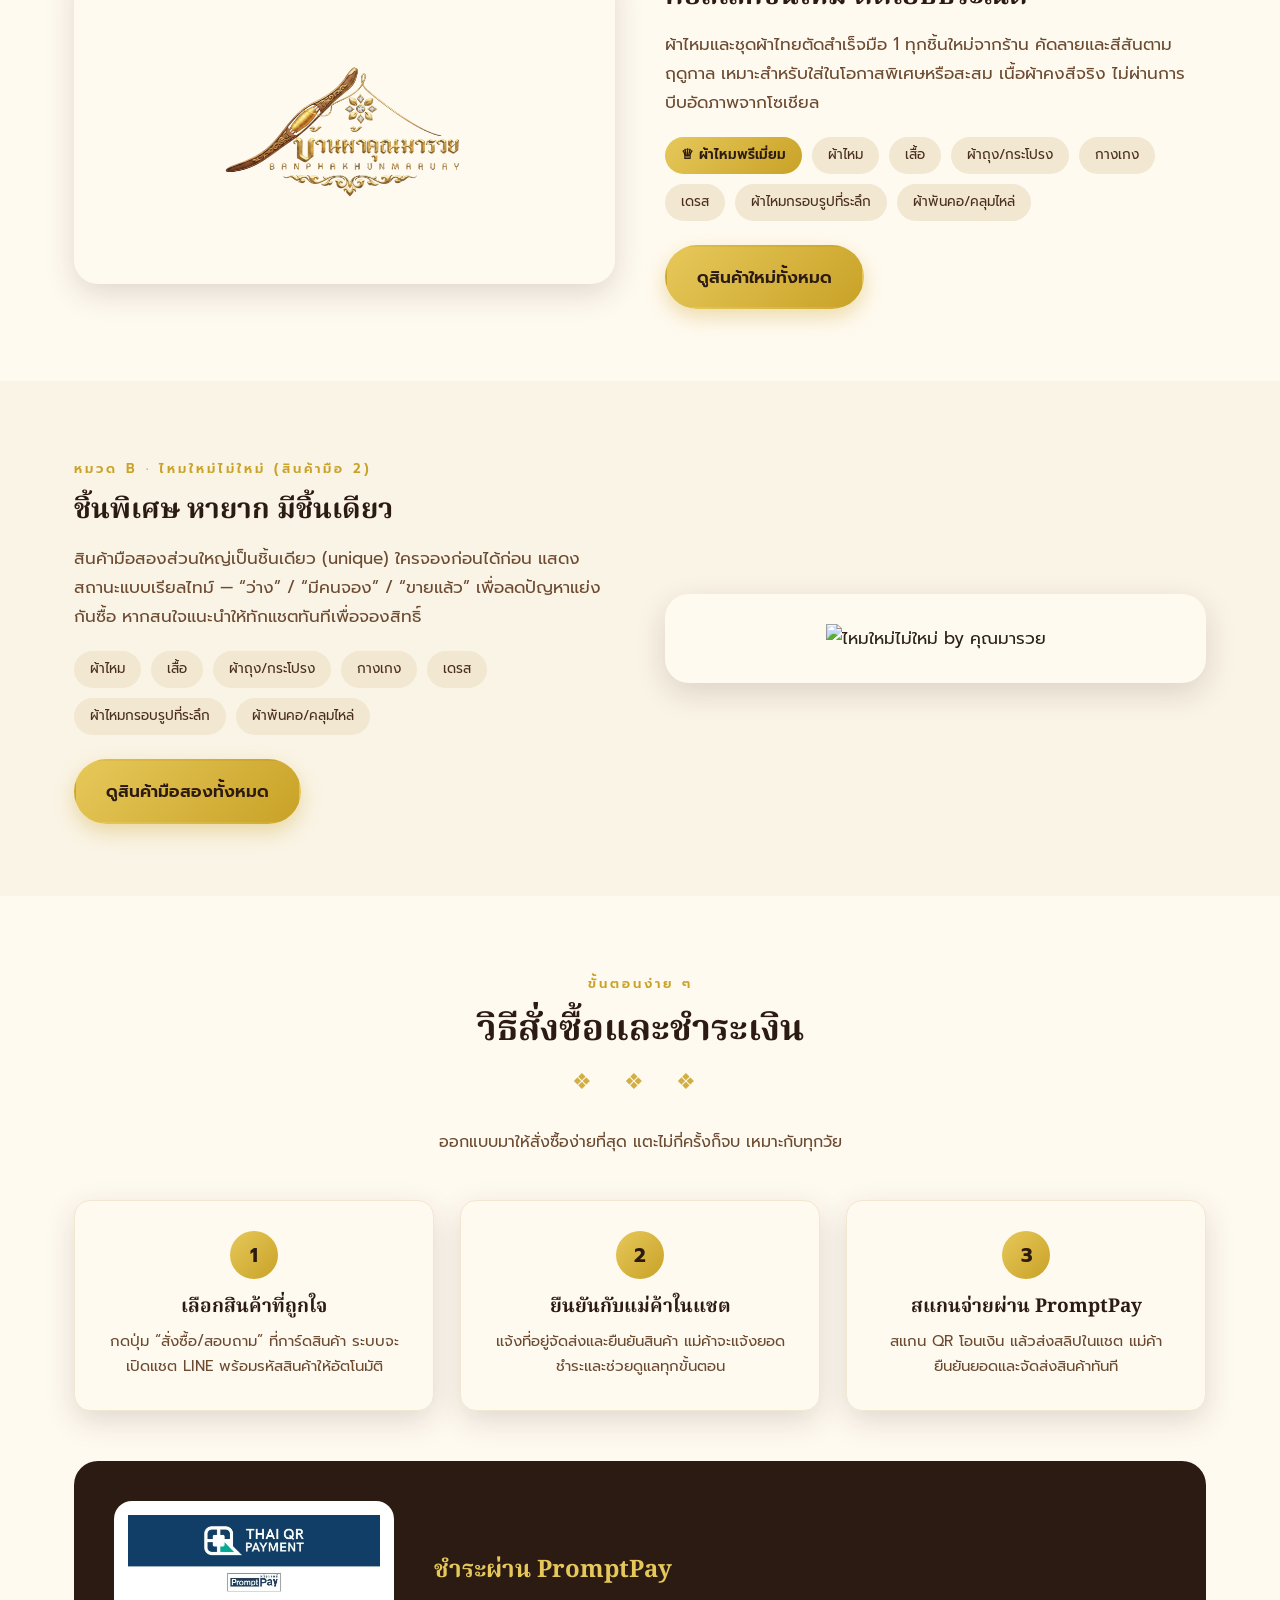
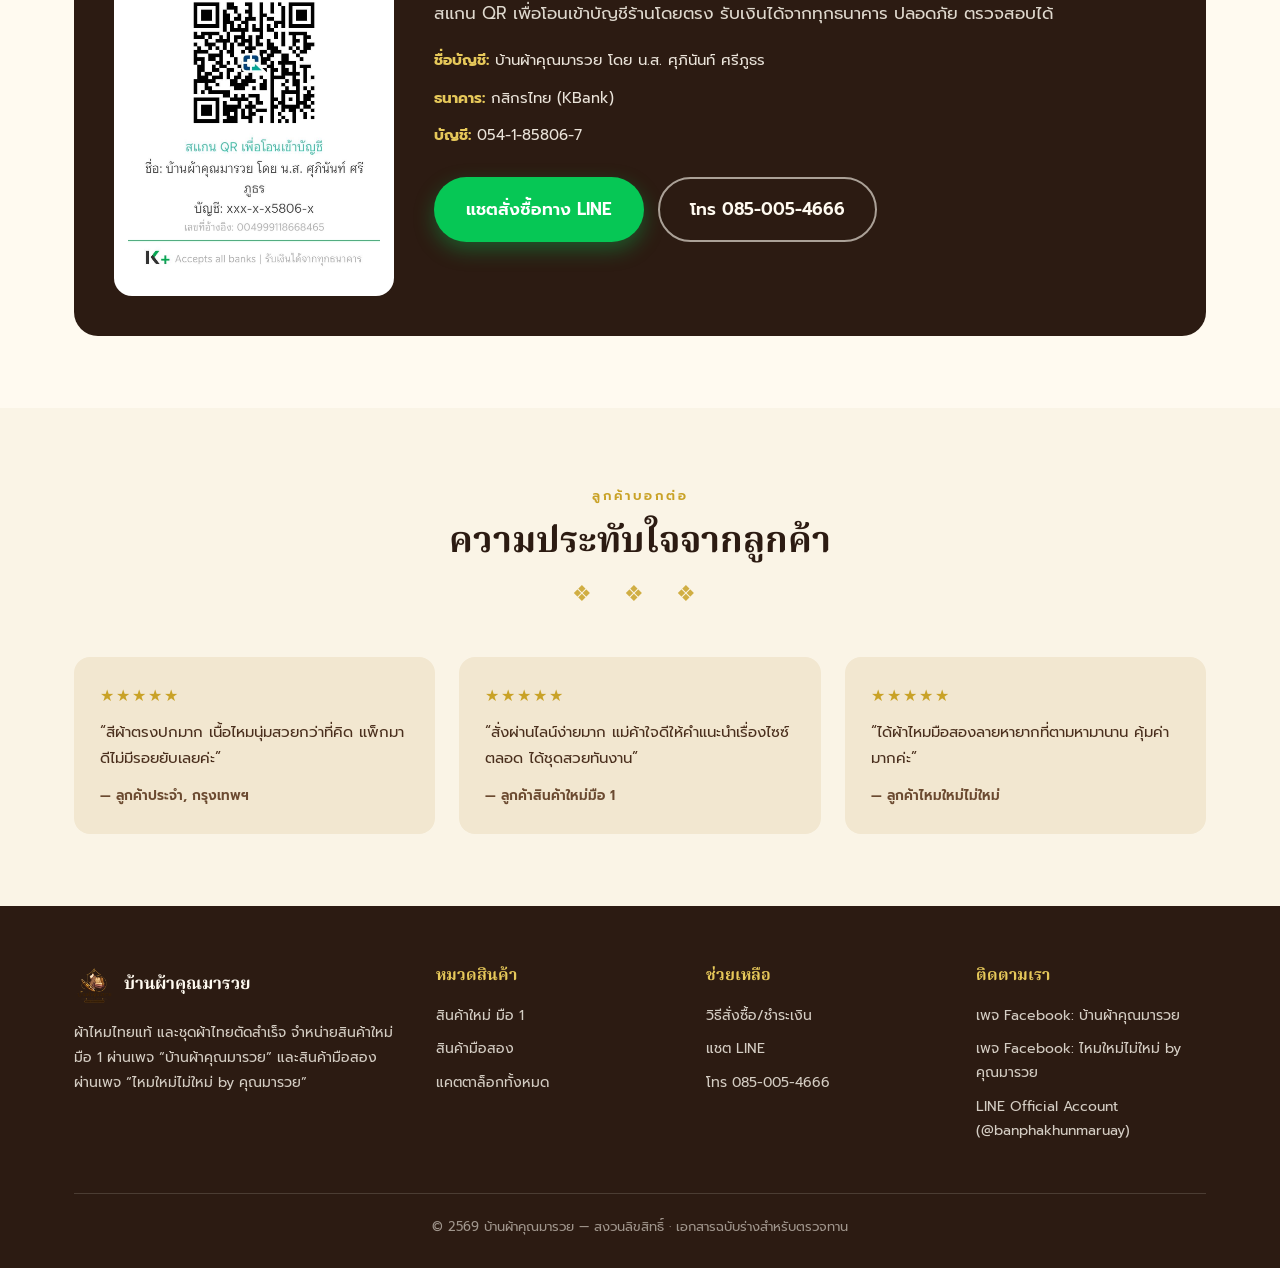
==== commit 832612ed: "Update index.html" ====
--- a/index.html
+++ b/index.html
@@ -3,204 +3,1029 @@
 <head>
 <meta charset="UTF-8" />
 <meta name="viewport" content="width=device-width, initial-scale=1.0" />
-<title>แดชบอร์ด | ระบบหลังบ้าน บ้านผ้าคุณมารวย</title>
+<title>บ้านผ้าคุณมารวย | ผ้าไหมไทยแท้ &amp; ชุดผ้าไทยตัดสำเร็จ</title>
+<meta name="description" content="บ้านผ้าคุณมารวย ผ้าไหมไทยแท้และชุดผ้าไทยตัดสำเร็จ คัดสรรคุณภาพ สินค้าใหม่มือ 1 และมือสองชิ้นพิเศษ สั่งซื้อง่ายผ่าน LINE" />
 
 <!--
   ==========================================================================
-  ร่างระบบหลังบ้าน (Draft Admin Backend) — บ้านผ้าคุณมารวย
-  หน้านี้เป็นแดชบอร์ดภาพรวม ใช้ข้อมูลจำลองทั้งหมดจาก assets/admin-data.js
-  TODO ก่อนใช้งานจริง:
-  1) เชื่อม KPI และตารางกับ Google Apps Script Web App (อ่านจาก Sheets จริง)
-  2) เพิ่มระบบยืนยันตัวตนแอดมิน (ตอนนี้ยังไม่มีการล็อกอิน/สิทธิ์การเข้าถึง)
-  3) เชื่อมกราฟยอดขายกับข้อมูล orders จริงแทน ADMIN_SALES_7D
+  ร่างหน้าเว็บขายสินค้า (Draft) — บ้านผ้าคุณมารวย
+  ข้อมูลธุรกิจ (LINE OA ID, เบอร์โทร, ลิงก์เพจเฟซบุ๊ก 2 เพจ) ใส่ค่าจริงครบแล้ว
+  จุดที่ยังเหลือต้องทำก่อนใช้งานจริง:
+  1) ข้อมูลสินค้าดึงจาก Google Sheets จริงผ่าน Apps Script แล้ว (ดู initStorefront ท้ายไฟล์)
+     — เหลือแค่ตั้งค่า API_BASE_URL ใน config.js ให้ถูกต้อง (ดูคู่มือติดตั้ง)
+  2) ภาพสินค้าจริง — ตอนนี้ใช้กรอบภาพ placeholder แทนภาพถ่ายจริง
+  3) วันที่สิ้นสุด Flash Sale ดึงจากแท็บ promotions จริงแล้ว (ดูฟังก์ชัน setupFlashSale())
+  ไฟล์นี้ใช้รูปภาพร่วมโฟลเดอร์เดียวกัน: logo หลัก.png, logo บ้านผ้าคุณมารวย.png,
+  logo ไหมใหม่ไม่ใหม่.png, promptpay_qr.png — ต้องอยู่โฟลเดอร์เดียวกับไฟล์นี้เสมอ
   ==========================================================================
 -->
 
 <link rel="preconnect" href="https://fonts.googleapis.com">
 <link rel="preconnect" href="https://fonts.gstatic.com" crossorigin>
 <link href="https://fonts.googleapis.com/css2?family=Noto+Serif+Thai:wght@400;600;700&family=Prompt:wght@300;400;500;600;700&display=swap" rel="stylesheet">
-<link rel="stylesheet" href="assets/admin.css">
+
+<style>
+  :root{
+    --gold: #c9a227;
+    --gold-light: #e6c85a;
+    --brown-deep: #2c1b12;
+    --brown: #4a2f1d;
+    --brown-soft: #6b4a30;
+    --cream: #faf4e6;
+    --cream-2: #f2e7d0;
+    --ivory: #fffaf0;
+    --plum: #5b3758;
+    --ink: #2a2118;
+    --line-green: #06c755;
+    --shadow: 0 10px 30px rgba(44,27,18,0.15);
+    --radius: 16px;
+  }
+
+  *{ box-sizing: border-box; margin:0; padding:0; }
+
+  html{ scroll-behavior: smooth; }
+
+  body{
+    font-family: 'Prompt', sans-serif;
+    background: var(--cream);
+    color: var(--ink);
+    line-height: 1.7;
+    font-size: 17px;
+    -webkit-font-smoothing: antialiased;
+  }
+
+  h1,h2,h3,h4{
+    font-family: 'Noto Serif Thai', serif;
+    color: var(--brown-deep);
+    line-height: 1.35;
+  }
+
+  img{ max-width:100%; display:block; }
+  a{ color: inherit; text-decoration:none; }
+  ul{ list-style:none; }
+  .container{ max-width: 1180px; margin: 0 auto; padding: 0 24px; }
+  section{ padding: 72px 0; }
+
+  .eyebrow{
+    display:inline-block;
+    letter-spacing: 3px;
+    font-size: 13px;
+    font-weight: 600;
+    color: var(--gold);
+    text-transform: uppercase;
+    margin-bottom: 12px;
+  }
+
+  .divider-orn{
+    text-align:center;
+    color: var(--gold);
+    font-size: 22px;
+    letter-spacing: 12px;
+    margin: 8px 0 28px;
+    opacity: .85;
+  }
+
+  /* ---------- Buttons ---------- */
+  .btn{
+    display:inline-flex;
+    align-items:center;
+    justify-content:center;
+    gap:10px;
+    padding: 16px 30px;
+    border-radius: 999px;
+    font-family:'Prompt',sans-serif;
+    font-weight: 600;
+    font-size: 17px;
+    cursor:pointer;
+    border: 2px solid transparent;
+    transition: transform .15s ease, box-shadow .15s ease, background .2s ease;
+    min-height: 52px;
+  }
+  .btn:active{ transform: scale(0.97); }
+  .btn-gold{
+    background: linear-gradient(135deg, var(--gold-light), var(--gold));
+    color: var(--brown-deep);
+    box-shadow: 0 8px 20px rgba(201,162,39,0.35);
+  }
+  .btn-gold:hover{ box-shadow: 0 10px 26px rgba(201,162,39,0.5); }
+  .btn-outline{
+    background: transparent;
+    color: var(--ivory);
+    border-color: rgba(255,250,240,0.6);
+  }
+  .btn-outline:hover{ background: rgba(255,250,240,0.12); }
+  .btn-line{
+    background: var(--line-green);
+    color: #fff;
+    box-shadow: 0 8px 20px rgba(6,199,85,0.35);
+  }
+  .btn-line:hover{ box-shadow: 0 10px 26px rgba(6,199,85,0.5); }
+  .btn-block{ width:100%; }
+  .btn-sm{ padding: 12px 20px; font-size: 15px; min-height: 44px; }
+
+  /* ---------- Header ---------- */
+  header{
+    position: sticky; top:0; z-index: 100;
+    background: rgba(250,244,230,0.96);
+    backdrop-filter: blur(6px);
+    border-bottom: 1px solid var(--cream-2);
+  }
+  .nav-wrap{
+    display:flex; align-items:center; justify-content:space-between;
+    padding: 10px 24px;
+    max-width: 1180px; margin: 0 auto;
+  }
+  .brand{ display:flex; align-items:center; gap:10px; }
+  .brand img{ height: 52px; width:auto; }
+  .brand-text{ font-family:'Noto Serif Thai',serif; font-weight:700; color:var(--brown-deep); font-size: 18px; line-height:1.2; }
+  .brand-text span{ display:block; font-family:'Prompt',sans-serif; font-weight:400; font-size:12px; color: var(--brown-soft); letter-spacing:1px; }
+
+  nav.links{ display:flex; align-items:center; gap: 28px; }
+  nav.links a{ font-weight:500; color: var(--brown); font-size: 15.5px; }
+  nav.links a:hover{ color: var(--gold); }
+
+  .nav-cta{ display:flex; align-items:center; gap:12px; }
+  .hamburger{ display:none; background:none; border:none; font-size:26px; color:var(--brown-deep); cursor:pointer; }
+
+  @media (max-width: 900px){
+    nav.links{
+      position:fixed; top:74px; left:0; right:0; bottom:0;
+      background: var(--ivory);
+      flex-direction:column; align-items:flex-start; gap:0;
+      padding: 10px 24px 30px;
+      transform: translateX(-100%);
+      transition: transform .25s ease;
+      overflow-y:auto;
+    }
+    nav.links.open{ transform: translateX(0); }
+    nav.links a{ padding: 16px 0; width:100%; border-bottom:1px solid var(--cream-2); font-size:18px; }
+    .hamburger{ display:block; }
+    .nav-cta .btn-sm-desktop{ display:none; }
+    .nav-line-cta{ margin-top:14px; border-bottom:none !important; justify-content:center; }
+  }
+
+  /* ---------- Hero ---------- */
+  .hero{
+    position:relative;
+    background:
+      radial-gradient(circle at 15% 20%, rgba(201,162,39,0.18), transparent 45%),
+      radial-gradient(circle at 85% 80%, rgba(201,162,39,0.14), transparent 45%),
+      linear-gradient(160deg, var(--brown-deep), var(--brown) 60%, var(--brown-soft));
+    color: var(--ivory);
+    padding: 90px 0 100px;
+    overflow:hidden;
+  }
+  .hero-grid{
+    position:relative; z-index:1;
+    display:grid; grid-template-columns: 1.1fr 0.9fr; gap: 50px; align-items:center;
+  }
+  @media (max-width: 900px){ .hero-grid{ grid-template-columns: 1fr; text-align:center; } }
+
+  .hero h1{
+    color: var(--ivory);
+    font-size: clamp(32px, 4.2vw, 48px);
+    margin-bottom: 18px;
+  }
+  .hero h1 em{ color: var(--gold-light); font-style: normal; }
+  .hero p.lead{
+    font-size: 18px;
+    color: rgba(255,250,240,0.85);
+    max-width: 520px;
+    margin-bottom: 30px;
+  }
+  @media (max-width:900px){ .hero p.lead{ margin-left:auto; margin-right:auto; } }
+  .hero-actions{ display:flex; gap:16px; flex-wrap:wrap; }
+  @media (max-width:900px){ .hero-actions{ justify-content:center; } }
+
+  .hero-badge-row{
+    display:flex; gap:28px; margin-top: 44px; flex-wrap:wrap;
+  }
+  @media (max-width:900px){ .hero-badge-row{ justify-content:center; } }
+  .hero-badge{ display:flex; align-items:center; gap:10px; font-size:14.5px; color: rgba(255,250,240,0.85); }
+  .hero-badge .dot{ width:8px; height:8px; border-radius:50%; background: var(--gold-light); flex-shrink:0; }
+
+  .hero-visual{
+    background: rgba(255,250,240,0.06);
+    border: 1px solid rgba(255,250,240,0.18);
+    border-radius: 28px;
+    padding: 30px;
+    display:flex; flex-direction:column; align-items:center; justify-content:center; gap:16px;
+    position:relative;
+  }
+  .hero-visual img{ filter: drop-shadow(0 20px 40px rgba(0,0,0,0.35)); }
+
+  .hero-slider{ position:relative; width:100%; min-height:300px; display:flex; align-items:center; justify-content:center; }
+  .hero-slide{
+    position:absolute; inset:0; display:flex; flex-direction:column; align-items:center; justify-content:center;
+    opacity:0; transform: scale(0.96); transition: opacity .6s ease, transform .6s ease; pointer-events:none;
+  }
+  .hero-slide.active{ opacity:1; transform:scale(1); pointer-events:auto; position:relative; }
+  .hero-slide .feat-card{
+    background: rgba(255,250,240,0.08); border:1px solid rgba(255,250,240,0.2);
+    border-radius:20px; padding:26px; text-align:center; width:100%; max-width:300px;
+  }
+  .hero-slide .feat-icon{ font-size:52px; margin-bottom:14px; }
+  .hero-slide .feat-badge{
+    display:inline-block; background:var(--gold); color:var(--brown-deep); font-size:12px; font-weight:700;
+    padding:4px 14px; border-radius:999px; margin-bottom:12px; letter-spacing:.5px;
+  }
+  .hero-slide .feat-name{ color:var(--ivory); font-family:'Noto Serif Thai',serif; font-size:19px; margin-bottom:6px; }
+  .hero-slide .feat-price{ color:var(--gold-light); font-weight:700; font-size:20px; }
+  .hero-slider-dots{ display:flex; gap:8px; justify-content:center; }
+  .hero-slider-dots .hdot{ width:9px; height:9px; border-radius:50%; background: rgba(255,250,240,0.3); cursor:pointer; transition: background .2s ease, transform .2s ease; }
+  .hero-slider-dots .hdot.active{ background: var(--gold-light); transform: scale(1.25); }
+  .hero-slide-label{ font-size:13px; color: rgba(255,250,240,0.6); text-align:center; }
+
+  /* ---------- Trust bar ---------- */
+  .trust{
+    background: var(--ivory);
+    border-bottom: 1px solid var(--cream-2);
+  }
+  .trust-grid{
+    display:grid; grid-template-columns: repeat(4,1fr); gap: 20px;
+    padding: 30px 0;
+  }
+  @media (max-width: 900px){ .trust-grid{ grid-template-columns: repeat(2,1fr); } }
+  .trust-item{ display:flex; align-items:center; gap:12px; }
+  .trust-item .ic{
+    width:44px; height:44px; border-radius:50%;
+    background: var(--cream-2); color: var(--gold);
+    display:flex; align-items:center; justify-content:center;
+    font-size: 20px; flex-shrink:0;
+  }
+  .trust-item .tt{ font-weight:600; font-size:15px; color: var(--brown-deep); }
+  .trust-item .ds{ font-size:13px; color: var(--brown-soft); }
+
+  /* ---------- Flash sale ---------- */
+  .flash-sale{
+    background: linear-gradient(120deg, var(--brown-deep), var(--plum));
+    padding: 46px 0;
+  }
+  .flash-sale-inner{
+    display:flex; align-items:center; justify-content:space-between; gap:40px; flex-wrap:wrap;
+  }
+  .flash-copy{ max-width:560px; }
+  .flash-copy h2{ color:var(--ivory); font-size: clamp(22px,2.6vw,30px); margin:6px 0 10px; }
+  .flash-copy p{ color: rgba(255,250,240,0.8); margin-bottom:20px; font-size:15px; }
+  .countdown{ display:flex; align-items:center; gap:10px; }
+  .cd-box{
+    background: rgba(255,250,240,0.08); border:1px solid rgba(255,250,240,0.25);
+    border-radius:14px; padding:14px 18px; text-align:center; min-width:76px;
+  }
+  .cd-box span{ display:block; font-family:'Noto Serif Thai',serif; font-size:32px; font-weight:700; color: var(--gold-light); line-height:1; }
+  .cd-box small{ font-size:11.5px; color: rgba(255,250,240,0.7); letter-spacing:1px; }
+  .cd-sep{ color: var(--gold-light); font-size:28px; font-weight:700; }
+  @media (max-width:700px){ .flash-sale-inner{ justify-content:center; text-align:center; } }
+
+  /* ---------- Section heading ---------- */
+  .section-head{ text-align:center; max-width: 640px; margin: 0 auto 44px; }
+  .section-head h2{ font-size: clamp(26px,3vw,36px); }
+  .section-head p{ color: var(--brown-soft); margin-top: 12px; font-size: 16px; }
+
+  /* ---------- Category tabs ---------- */
+  .cat-tabs{
+    display:flex; justify-content:center; gap: 14px; flex-wrap:wrap; margin-bottom: 26px;
+  }
+  .cat-tab{
+    padding: 12px 26px; border-radius: 999px; font-weight:600; cursor:pointer;
+    border: 2px solid var(--gold);
+    color: var(--brown-deep); background: transparent;
+    font-family:'Prompt',sans-serif; font-size:15.5px;
+    transition: all .2s ease;
+  }
+  .cat-tab.active, .cat-tab:hover{ background: var(--gold); color: var(--brown-deep); }
+
+  .sub-filters{
+    display:flex; justify-content:center; gap:10px; flex-wrap:wrap; margin-bottom: 44px;
+  }
+  .chip{
+    padding: 8px 18px; border-radius: 999px; font-size: 14px; cursor:pointer;
+    background: var(--cream-2); color: var(--brown);
+    border: 1px solid transparent;
+  }
+  .chip.active{ background: var(--brown-deep); color: var(--ivory); }
+
+  /* ---------- Product grid ---------- */
+  .product-grid{
+    display:grid; grid-template-columns: repeat(3, 1fr); gap: 28px;
+  }
+  @media (max-width: 900px){ .product-grid{ grid-template-columns: repeat(2,1fr); gap:18px; } }
+  @media (max-width: 560px){ .product-grid{ grid-template-columns: 1fr; } }
+
+  .card{
+    background: var(--ivory);
+    border-radius: var(--radius);
+    overflow:hidden;
+    box-shadow: var(--shadow);
+    border: 1px solid var(--cream-2);
+    display:flex; flex-direction:column;
+    transition: transform .2s ease, box-shadow .2s ease;
+  }
+  .card:hover{ transform: translateY(-4px); box-shadow: 0 16px 34px rgba(44,27,18,0.2); }
+
+  .card-media{
+    position:relative;
+    aspect-ratio: 4/5;
+    background:
+      repeating-linear-gradient(45deg, rgba(201,162,39,0.10) 0 10px, rgba(201,162,39,0.04) 10px 20px),
+      linear-gradient(160deg, var(--cream-2), var(--cream));
+    display:flex; align-items:center; justify-content:center;
+    flex-direction:column; gap:8px;
+    color: var(--brown-soft);
+  }
+  .card-media .icon{ font-size: 40px; opacity:.6; }
+  .card-media .ph-text{ font-size: 12.5px; opacity:.75; text-align:center; padding:0 16px; }
+  .badge{
+    position:absolute; top:12px; left:12px;
+    background: var(--brown-deep); color: var(--gold-light);
+    font-size: 12px; font-weight:600; padding: 5px 12px; border-radius: 999px;
+    letter-spacing:.5px;
+  }
+  .badge.second{ background: var(--plum); color: var(--ivory); }
+  .badge.premium{
+    left:auto; right:12px; top:12px;
+    background: linear-gradient(135deg, var(--gold-light), var(--gold));
+    color: var(--brown-deep);
+  }
+  .card.highlight{ border:2px solid var(--gold); box-shadow: 0 14px 32px rgba(201,162,39,0.35); }
+  .chip.chip-premium{
+    background: linear-gradient(135deg, var(--gold-light), var(--gold));
+    color: var(--brown-deep); font-weight:600; border-color: var(--gold);
+  }
+  .chip.chip-premium.active{ background: var(--brown-deep); color: var(--gold-light); }
+  .tag-list li.tag-premium{
+    background: linear-gradient(135deg, var(--gold-light), var(--gold)); color: var(--brown-deep); font-weight:600;
+  }
+
+  .card-body{ padding: 18px 20px 20px; display:flex; flex-direction:column; gap:8px; flex:1; }
+  .card-body .code{ font-size:12px; color: var(--brown-soft); letter-spacing:1px; }
+  .card-body h3{ font-size: 18px; }
+  .card-body .type{ font-size: 13.5px; color: var(--brown-soft); }
+  .card-body .price{ font-family:'Noto Serif Thai',serif; font-weight:700; color: var(--brown-deep); font-size: 21px; margin-top:4px; }
+  .card-body .price small{ font-family:'Prompt',sans-serif; font-weight:400; font-size: 13px; color: var(--brown-soft); }
+  .card-foot{ padding: 0 20px 20px; display:flex; gap:10px; }
+
+  /* ---------- How to order ---------- */
+  .order-steps{
+    display:grid; grid-template-columns: repeat(3,1fr); gap: 26px; margin-bottom: 50px;
+  }
+  @media (max-width:900px){ .order-steps{ grid-template-columns: 1fr; } }
+  .step{
+    background: var(--ivory); border:1px solid var(--cream-2); border-radius: var(--radius);
+    padding: 30px 26px; text-align:center; box-shadow: var(--shadow);
+  }
+  .step .num{
+    width:48px; height:48px; border-radius:50%; margin:0 auto 16px;
+    background: linear-gradient(135deg, var(--gold-light), var(--gold));
+    color: var(--brown-deep); font-weight:700; font-size:20px;
+    display:flex; align-items:center; justify-content:center;
+  }
+  .step h3{ font-size:19px; margin-bottom:8px; }
+  .step p{ color: var(--brown-soft); font-size:15px; }
+
+  .pay-panel{
+    background: var(--brown-deep);
+    border-radius: 24px;
+    color: var(--ivory);
+    display:grid; grid-template-columns: 280px 1fr; gap: 40px; align-items:center;
+    padding: 40px;
+  }
+  @media (max-width:800px){ .pay-panel{ grid-template-columns:1fr; text-align:center; } }
+  .pay-panel .qr-box{ background:#fff; border-radius:18px; padding:14px; }
+  .pay-panel h3{ color: var(--gold-light); font-size:24px; margin-bottom:12px; }
+  .pay-panel ul{ margin-top:14px; }
+  .pay-panel li{ padding: 6px 0; color: rgba(255,250,240,0.9); font-size:15px; }
+  .pay-panel li b{ color: var(--gold-light); }
+
+  /* ---------- Category story blocks ---------- */
+  .story{
+    display:grid; grid-template-columns: 1fr 1fr; gap: 50px; align-items:center;
+  }
+  @media (max-width:900px){ .story{ grid-template-columns:1fr; } }
+  .story-logo{
+    background: var(--ivory); border-radius: 24px; padding: 30px;
+    box-shadow: var(--shadow); display:flex; align-items:center; justify-content:center;
+  }
+  .story-logo img{ max-height: 260px; }
+  .story h2{ font-size: 28px; margin-bottom: 14px; }
+  .story p{ color: var(--brown-soft); margin-bottom: 20px; }
+  .tag-list{ display:flex; flex-wrap:wrap; gap:10px; margin-bottom:24px; }
+  .tag-list li{ background: var(--cream-2); padding:7px 16px; border-radius:999px; font-size:13.5px; color:var(--brown); }
+
+  .bg-alt{ background: var(--ivory); }
+
+  /* ---------- Testimonial / social proof ---------- */
+  .proof-grid{ display:grid; grid-template-columns: repeat(3,1fr); gap: 24px; }
+  @media (max-width:900px){ .proof-grid{ grid-template-columns:1fr; } }
+  .proof-card{
+    background: var(--cream-2); border-radius: var(--radius); padding: 26px;
+  }
+  .proof-card .stars{ color: var(--gold); font-size:16px; margin-bottom:10px; letter-spacing:2px; }
+  .proof-card p{ font-size:15px; color: var(--brown); margin-bottom:14px; }
+  .proof-card .who{ font-size:13.5px; color: var(--brown-soft); font-weight:600; }
+
+  /* ---------- Footer ---------- */
+  footer{ background: var(--brown-deep); color: rgba(255,250,240,0.8); padding: 60px 0 30px; }
+  .footer-grid{ display:grid; grid-template-columns: 1.4fr 1fr 1fr 1fr; gap: 40px; margin-bottom: 40px; }
+  @media (max-width:900px){ .footer-grid{ grid-template-columns: 1fr 1fr; } }
+  @media (max-width:560px){ .footer-grid{ grid-template-columns: 1fr; } }
+  footer h4{ color: var(--gold-light); font-size:16px; margin-bottom:16px; }
+  footer .f-brand{ display:flex; align-items:center; gap:10px; margin-bottom:14px; }
+  footer .f-brand img{ height:40px; }
+  footer .f-brand span{ font-family:'Noto Serif Thai',serif; font-weight:700; color: var(--ivory); font-size:17px; }
+  footer p{ font-size:14px; line-height:1.8; }
+  footer ul li{ margin-bottom:10px; font-size:14px; }
+  footer ul li a:hover{ color: var(--gold-light); }
+  .footer-bottom{
+    border-top: 1px solid rgba(255,250,240,0.15);
+    padding-top: 22px; text-align:center; font-size:13px; color: rgba(255,250,240,0.55);
+  }
+
+  /* ---------- Social proof toast ---------- */
+  .social-toast{
+    position: fixed; left: 20px; bottom: 20px; z-index: 190;
+    background: var(--ivory); border:1px solid var(--cream-2); border-radius: 14px;
+    box-shadow: 0 12px 30px rgba(44,27,18,0.25);
+    padding: 14px 18px; display:flex; align-items:center; gap:12px;
+    max-width: 320px;
+    transform: translateY(120%); opacity:0;
+    transition: transform .4s ease, opacity .4s ease;
+    pointer-events:none;
+  }
+  .social-toast.show{ transform: translateY(0); opacity:1; }
+  .social-toast .st-ic{
+    width:38px; height:38px; border-radius:50%; background: var(--cream-2); flex-shrink:0;
+    display:flex; align-items:center; justify-content:center; font-size:18px;
+  }
+  .social-toast .st-title{ font-size:13.5px; font-weight:600; color: var(--brown-deep); }
+  .social-toast .st-sub{ font-size:12px; color: var(--brown-soft); margin-top:2px; }
+  @media (max-width:560px){ .social-toast{ left:12px; right:12px; max-width:none; bottom:12px; } }
+
+  .reveal{ opacity:0; transform: translateY(16px); transition: opacity .6s ease, transform .6s ease; }
+  .reveal.in{ opacity:1; transform:none; }
+</style>
 </head>
 <body>
-<div class="app">
-  <div id="sidebarMount"></div>
-
-  <div class="main">
-    <div class="topbar">
-      <div class="tb-left">
-        <button class="menu-toggle" id="menuToggleBtn" aria-label="เมนู">&#9776;</button>
-        <div>
-          <h1>แดชบอร์ดภาพรวม</h1>
-          <div class="breadcrumb">ระบบหลังบ้าน / แดชบอร์ด</div>
+
+<!-- ================= HEADER ================= -->
+<header>
+  <div class="nav-wrap">
+    <a class="brand" href="#top">
+      <img src="logo หลัก.png" alt="โลโก้บ้านผ้าคุณมารวย" />
+      <div class="brand-text">บ้านผ้าคุณมารวย<span>ผ้าไหมไทยแท้ · ชุดผ้าไทยตัดสำเร็จ</span></div>
+    </a>
+    <nav class="links" id="navLinks">
+      <a href="#new">สินค้าใหม่</a>
+      <a href="#secondhand">สินค้ามือสอง</a>
+      <a href="#catalog">แคตตาล็อกทั้งหมด</a>
+      <a href="#howto">วิธีสั่งซื้อ</a>
+      <a href="#contact">ติดต่อร้าน</a>
+      <a class="btn btn-line btn-sm nav-line-cta" href="#" id="navLineBtn">สั่งซื้อ/สอบถาม</a>
+    </nav>
+    <div class="nav-cta">
+      <a class="btn btn-line btn-sm btn-sm-desktop" href="#" id="topLineBtn">เพิ่มเพื่อน LINE</a>
+      <button class="hamburger" id="hamburgerBtn" aria-label="เมนู">&#9776;</button>
+    </div>
+  </div>
+</header>
+
+<!-- ================= HERO ================= -->
+<section class="hero" id="top">
+  <div class="container hero-grid">
+    <div>
+      <span class="eyebrow" style="color:var(--gold-light)">หัตถศิลป์ผ้าไหมไทย ตั้งแต่รุ่นสู่รุ่น</span>
+      <h1>ผ้าไหมไทยแท้ และชุดผ้าไทย<br><em>คัดสรรทุกผืนด้วยใจ</em></h1>
+      <p class="lead">บ้านผ้าคุณมารวย จำหน่ายผ้าไหมและชุดผ้าไทยตัดสำเร็จ ทั้งสินค้าใหม่มือ 1 และสินค้ามือสองชิ้นพิเศษหายาก สีสันสวยงามคมชัดตรงปก สั่งซื้อง่าย พูดคุยกับแม่ค้าได้โดยตรงผ่าน LINE</p>
+      <div class="hero-actions">
+        <a href="#new" class="btn btn-gold">ดูสินค้าใหม่ มือ 1</a>
+        <a href="#secondhand" class="btn btn-outline">ดูสินค้ามือสอง</a>
+      </div>
+      <div class="hero-badge-row">
+        <div class="hero-badge"><span class="dot"></span>ผ้าไหมแท้ คัดสรรคุณภาพ</div>
+        <div class="hero-badge"><span class="dot"></span>ชำระผ่าน PromptPay ปลอดภัย</div>
+        <div class="hero-badge"><span class="dot"></span>แชตสั่งซื้อได้ทันที ไม่ต้องกรอกฟอร์ม</div>
+      </div>
+    </div>
+    <div class="hero-visual">
+      <div class="hero-slider" id="heroSlider">
+        <div class="hero-slide active">
+          <img src="logo หลัก.png" alt="บ้านผ้าคุณมารวย" style="width:100%; max-width:340px; margin:0 auto;" />
         </div>
       </div>
-      <div class="tb-right">
-        <div class="admin-chip">
-          <div class="avatar">มร</div>
-          <div class="who">แอดมินร้าน</div>
+      <div class="hero-slider-dots" id="heroDots"></div>
+      <div class="hero-slide-label" id="heroSlideLabel"></div>
+    </div>
+  </div>
+</section>
+
+<!-- ================= TRUST BAR ================= -->
+<section class="trust" style="padding:0;">
+  <div class="container trust-grid">
+    <div class="trust-item"><div class="ic">&#10022;</div><div><div class="tt">ผ้าไหมแท้คัดสรร</div><div class="ds">ทุกผืนตรวจสอบคุณภาพก่อนส่งมอบ</div></div></div>
+    <div class="trust-item"><div class="ic">&#128230;</div><div><div class="tt">จัดส่งทั่วประเทศ</div><div class="ds">แพ็กสินค้าอย่างดี ป้องกันรอยยับ</div></div></div>
+    <div class="trust-item"><div class="ic">&#128274;</div><div><div class="tt">ชำระเงินปลอดภัย</div><div class="ds">PromptPay QR ยืนยันยอดในแชต</div></div></div>
+    <div class="trust-item"><div class="ic">&#128172;</div><div><div class="tt">ปรึกษาได้ทุกขั้นตอน</div><div class="ds">แชตถามไซซ์ สี ลาย ก่อนตัดสินใจ</div></div></div>
+  </div>
+</section>
+
+<!-- ================= FLASH SALE (ตัวอย่าง — เชื่อมกับแท็บ promotions จริงภายหลัง) ================= -->
+<section class="flash-sale" id="flashSaleSection">
+  <div class="container flash-sale-inner">
+    <div class="flash-copy">
+      <span class="eyebrow" style="color:var(--gold-light)">&#9889; โปรโมชั่นวันนี้</span>
+      <h2 id="flashTitle">ลดสูงสุด 15% เฉพาะสมาชิก LINE วันนี้เท่านั้น</h2>
+      <p id="flashDesc">สั่งซื้อผ่านแชต LINE วันนี้ รับส่วนลดทันทีทั้งสินค้าใหม่และสินค้ามือสอง ก่อนราคากลับปกติ</p>
+      <a href="#" id="flashLineBtn" class="btn btn-gold">รับส่วนลดทาง LINE</a>
+    </div>
+    <div class="countdown" id="countdown">
+      <div class="cd-box"><span id="cdH">00</span><small>ชั่วโมง</small></div>
+      <div class="cd-sep">:</div>
+      <div class="cd-box"><span id="cdM">00</span><small>นาที</small></div>
+      <div class="cd-sep">:</div>
+      <div class="cd-box"><span id="cdS">00</span><small>วินาที</small></div>
+    </div>
+  </div>
+</section>
+
+<!-- ================= CATALOG / PRODUCTS ================= -->
+<section id="catalog">
+  <div class="container">
+    <div class="section-head reveal">
+      <span class="eyebrow">แคตตาล็อกสินค้า</span>
+      <h2>เลือกชมผ้าไหมและชุดผ้าไทย</h2>
+      <div class="divider-orn">❖ ❖ ❖</div>
+      <p>กรองดูตามหมวดหมู่และประเภทสินค้า — ราคาและสต็อกอาจมีการเปลี่ยนแปลง กรุณาทักแชตสอบถามก่อนสั่งซื้อ</p>
+    </div>
+
+    <div class="cat-tabs">
+      <div class="cat-tab active" data-cat="all">ทั้งหมด</div>
+      <div class="cat-tab" data-cat="new">สินค้าใหม่ มือ 1</div>
+      <div class="cat-tab" data-cat="second">สินค้ามือสอง</div>
+    </div>
+
+    <div class="sub-filters" id="subFilters">
+      <div class="chip active" data-type="all">ทุกประเภท</div>
+      <!-- ชิปประเภทสินค้าที่เหลือสร้างอัตโนมัติจากแท็บ categories จริง (ดูสคริปต์ด้านล่าง) -->
+    </div>
+
+    <div class="product-grid" id="productGrid">
+      <p style="grid-column:1/-1; text-align:center; color:var(--brown-soft);">กำลังโหลดสินค้า...</p>
+    </div>
+  </div>
+</section>
+
+<!-- ================= STORY: NEW ================= -->
+<section class="bg-alt" id="new">
+  <div class="container story reveal">
+    <div class="story-logo"><img src="logo บ้านผ้าคุณมารวย.png" alt="บ้านผ้าคุณมารวย สินค้าใหม่" /></div>
+    <div>
+      <span class="eyebrow">หมวด A · สินค้าใหม่ มือ 1</span>
+      <h2>คอลเลกชันใหม่ ตัดเย็บประณีต</h2>
+      <p>ผ้าไหมและชุดผ้าไทยตัดสำเร็จมือ 1 ทุกชิ้นใหม่จากร้าน คัดลายและสีสันตามฤดูกาล เหมาะสำหรับใส่ในโอกาสพิเศษหรือสะสม เนื้อผ้าคงสีจริง ไม่ผ่านการบีบอัดภาพจากโซเชียล</p>
+      <ul class="tag-list">
+        <li class="tag-premium">&#9813; ผ้าไหมพรีเมี่ยม</li><li>ผ้าไหม</li><li>เสื้อ</li><li>ผ้าถุง/กระโปรง</li><li>กางเกง</li><li>เดรส</li><li>ผ้าไหมกรอบรูปที่ระลึก</li><li>ผ้าพันคอ/คลุมไหล่</li>
+      </ul>
+      <a href="#catalog" class="btn btn-gold" onclick="filterCategory('new')">ดูสินค้าใหม่ทั้งหมด</a>
+    </div>
+  </div>
+</section>
+
+<!-- ================= STORY: SECONDHAND ================= -->
+<section id="secondhand">
+  <div class="container story reveal">
+    <div>
+      <span class="eyebrow">หมวด B · ไหมใหม่ไม่ใหม่ (สินค้ามือ 2)</span>
+      <h2>ชิ้นพิเศษ หายาก มีชิ้นเดียว</h2>
+      <p>สินค้ามือสองส่วนใหญ่เป็นชิ้นเดียว (unique) ใครจองก่อนได้ก่อน แสดงสถานะแบบเรียลไทม์ &mdash; &ldquo;ว่าง&rdquo; / &ldquo;มีคนจอง&rdquo; / &ldquo;ขายแล้ว&rdquo; เพื่อลดปัญหาแย่งกันซื้อ หากสนใจแนะนำให้ทักแชตทันทีเพื่อจองสิทธิ์</p>
+      <ul class="tag-list">
+        <li>ผ้าไหม</li><li>เสื้อ</li><li>ผ้าถุง/กระโปรง</li><li>กางเกง</li><li>เดรส</li><li>ผ้าไหมกรอบรูปที่ระลึก</li><li>ผ้าพันคอ/คลุมไหล่</li>
+      </ul>
+      <a href="#catalog" class="btn btn-gold" onclick="filterCategory('second')">ดูสินค้ามือสองทั้งหมด</a>
+    </div>
+    <div class="story-logo"><img src="logo ไหมใหม่ไม่ใหม่.png" alt="ไหมใหม่ไม่ใหม่ by คุณมารวย" /></div>
+  </div>
+</section>
+
+<!-- ================= HOW TO ORDER ================= -->
+<section class="bg-alt" id="howto">
+  <div class="container">
+    <div class="section-head reveal">
+      <span class="eyebrow">ขั้นตอนง่าย ๆ</span>
+      <h2>วิธีสั่งซื้อและชำระเงิน</h2>
+      <div class="divider-orn">❖ ❖ ❖</div>
+      <p>ออกแบบมาให้สั่งซื้อง่ายที่สุด แตะไม่กี่ครั้งก็จบ เหมาะกับทุกวัย</p>
+    </div>
+
+    <div class="order-steps reveal">
+      <div class="step">
+        <div class="num">1</div>
+        <h3>เลือกสินค้าที่ถูกใจ</h3>
+        <p>กดปุ่ม &ldquo;สั่งซื้อ/สอบถาม&rdquo; ที่การ์ดสินค้า ระบบจะเปิดแชต LINE พร้อมรหัสสินค้าให้อัตโนมัติ</p>
+      </div>
+      <div class="step">
+        <div class="num">2</div>
+        <h3>ยืนยันกับแม่ค้าในแชต</h3>
+        <p>แจ้งที่อยู่จัดส่งและยืนยันสินค้า แม่ค้าจะแจ้งยอดชำระและช่วยดูแลทุกขั้นตอน</p>
+      </div>
+      <div class="step">
+        <div class="num">3</div>
+        <h3>สแกนจ่ายผ่าน PromptPay</h3>
+        <p>สแกน QR โอนเงิน แล้วส่งสลิปในแชต แม่ค้ายืนยันยอดและจัดส่งสินค้าทันที</p>
+      </div>
+    </div>
+
+    <div class="pay-panel reveal">
+      <div class="qr-box"><img src="promptpay_qr.png" alt="PromptPay QR บ้านผ้าคุณมารวย" /></div>
+      <div>
+        <h3>ชำระผ่าน PromptPay</h3>
+        <p style="color:rgba(255,250,240,0.85)">สแกน QR เพื่อโอนเข้าบัญชีร้านโดยตรง รับเงินได้จากทุกธนาคาร ปลอดภัย ตรวจสอบได้</p>
+        <ul>
+          <li><b>ชื่อบัญชี:</b> บ้านผ้าคุณมารวย โดย น.ส. ศุภินันท์ ศรีภูธร</li>
+          <li><b>ธนาคาร:</b> กสิกรไทย (KBank)</li>
+          <li><b>บัญชี:</b> 054-1-85806-7</li>
+        </ul>
+        <div style="margin-top:22px; display:flex; gap:14px; flex-wrap:wrap;">
+          <a href="#" id="payLineBtn" class="btn btn-line">แชตสั่งซื้อทาง LINE</a>
+          <a href="tel:0850054666" class="btn btn-outline">โทร 085-005-4666</a>
         </div>
       </div>
     </div>
-
-    <div class="content">
-      <div class="draft-banner">
-        <span class="ic">&#128274;</span>
-        <div>เชื่อมต่อกับ Google Sheets จริงผ่าน Apps Script Web App แล้ว (มีระบบล็อกอินแอดมิน) — หากข้อมูลไม่ขึ้น ให้ตรวจสอบ <code>config.js</code> และการ Deploy ตามคู่มือติดตั้ง</div>
-      </div>
-
-      <div class="kpi-grid" id="kpiGrid"></div>
-
-      <div class="two-col">
-        <div class="panel">
-          <div class="panel-head">
-            <div>
-              <h2>ยอดขาย 7 วันล่าสุด</h2>
-              <div class="sub">ข้อมูลตัวอย่าง — เชื่อมกับแท็บ orders จริงภายหลัง</div>
-            </div>
-          </div>
-          <div class="bar-chart" id="salesChart"></div>
-        </div>
-
-        <div class="panel">
-          <div class="panel-head">
-            <div>
-              <h2>งานด่วน</h2>
-              <div class="sub">ทางลัดไปยังงานที่ทำบ่อย</div>
-            </div>
-          </div>
-          <div class="stack">
-            <a class="btn btn-gold" href="products.html?new=1">&#10133; เพิ่มสินค้าใหม่</a>
-            <a class="btn btn-outline" href="promotions.html?new=1">&#127991;&#65039; สร้างโปรโมชั่นใหม่</a>
-            <a class="btn btn-outline" href="orders.html">&#128230; ดูคำสั่งซื้อทั้งหมด</a>
-            <a class="btn btn-outline" href="categories.html?new=1">&#128194; เพิ่มหมวดหมู่สินค้า</a>
-          </div>
-        </div>
-      </div>
-
-      <div class="panel">
-        <div class="panel-head">
-          <div>
-            <h2>คำสั่งซื้อล่าสุด</h2>
-            <div class="sub">5 รายการล่าสุด</div>
-          </div>
-          <a class="btn btn-outline btn-sm" href="orders.html">ดูทั้งหมด</a>
-        </div>
-        <div class="table-wrap">
-          <table class="data-table">
-            <thead>
-              <tr>
-                <th>รหัสออเดอร์</th>
-                <th>ลูกค้า</th>
-                <th>สินค้า</th>
-                <th>ยอด</th>
-                <th>สถานะ</th>
-                <th>วันที่</th>
-              </tr>
-            </thead>
-            <tbody id="recentOrdersBody"></tbody>
-          </table>
-        </div>
-      </div>
-
-      <div class="panel">
-        <div class="panel-head">
-          <div>
-            <h2>สินค้าใกล้หมด / หมดสต็อก</h2>
-            <div class="sub">เหลือ 1 ชิ้นหรือน้อยกว่า — ควรเติมสต็อกหรือปิดการขาย</div>
-          </div>
-          <a class="btn btn-outline btn-sm" href="products.html">จัดการสินค้า</a>
-        </div>
-        <div class="table-wrap">
-          <table class="data-table">
-            <thead>
-              <tr>
-                <th>รหัสสินค้า</th>
-                <th>ชื่อสินค้า</th>
-                <th>หมวด</th>
-                <th>คงเหลือ</th>
-                <th>สถานะ</th>
-              </tr>
-            </thead>
-            <tbody id="lowStockBody"></tbody>
-          </table>
-        </div>
-      </div>
-    </div>
+  </div>
+</section>
+
+<!-- ================= SOCIAL PROOF ================= -->
+<section>
+  <div class="container">
+    <div class="section-head reveal">
+      <span class="eyebrow">ลูกค้าบอกต่อ</span>
+      <h2>ความประทับใจจากลูกค้า</h2>
+      <div class="divider-orn">❖ ❖ ❖</div>
+    </div>
+    <div class="proof-grid reveal">
+      <div class="proof-card">
+        <div class="stars">&#9733;&#9733;&#9733;&#9733;&#9733;</div>
+        <p>&ldquo;สีผ้าตรงปกมาก เนื้อไหมนุ่มสวยกว่าที่คิด แพ็กมาดีไม่มีรอยยับเลยค่ะ&rdquo;</p>
+        <div class="who">— ลูกค้าประจำ, กรุงเทพฯ</div>
+      </div>
+      <div class="proof-card">
+        <div class="stars">&#9733;&#9733;&#9733;&#9733;&#9733;</div>
+        <p>&ldquo;สั่งผ่านไลน์ง่ายมาก แม่ค้าใจดีให้คำแนะนำเรื่องไซซ์ตลอด ได้ชุดสวยทันงาน&rdquo;</p>
+        <div class="who">— ลูกค้าสินค้าใหม่มือ 1</div>
+      </div>
+      <div class="proof-card">
+        <div class="stars">&#9733;&#9733;&#9733;&#9733;&#9733;</div>
+        <p>&ldquo;ได้ผ้าไหมมือสองลายหายากที่ตามหามานาน คุ้มค่ามากค่ะ&rdquo;</p>
+        <div class="who">— ลูกค้าไหมใหม่ไม่ใหม่</div>
+      </div>
+    </div>
+  </div>
+</section>
+
+<!-- ================= FOOTER / CONTACT ================= -->
+<footer id="contact">
+  <div class="container">
+    <div class="footer-grid">
+      <div>
+        <div class="f-brand"><img src="logo หลัก.png" alt="โลโก้" /><span>บ้านผ้าคุณมารวย</span></div>
+        <p>ผ้าไหมไทยแท้ และชุดผ้าไทยตัดสำเร็จ จำหน่ายสินค้าใหม่มือ 1 ผ่านเพจ &ldquo;บ้านผ้าคุณมารวย&rdquo; และสินค้ามือสองผ่านเพจ &ldquo;ไหมใหม่ไม่ใหม่ by คุณมารวย&rdquo;</p>
+      </div>
+      <div>
+        <h4>หมวดสินค้า</h4>
+        <ul>
+          <li><a href="#new">สินค้าใหม่ มือ 1</a></li>
+          <li><a href="#secondhand">สินค้ามือสอง</a></li>
+          <li><a href="#catalog">แคตตาล็อกทั้งหมด</a></li>
+        </ul>
+      </div>
+      <div>
+        <h4>ช่วยเหลือ</h4>
+        <ul>
+          <li><a href="#howto">วิธีสั่งซื้อ/ชำระเงิน</a></li>
+          <li><a href="#" id="footLineBtn">แชต LINE</a></li>
+          <li><a href="tel:0850054666">โทร 085-005-4666</a></li>
+        </ul>
+      </div>
+      <div>
+        <h4>ติดตามเรา</h4>
+        <ul>
+          <li><a href="https://www.facebook.com/banphakhunmaruay" target="_blank" rel="noopener">เพจ Facebook: บ้านผ้าคุณมารวย</a></li>
+          <li><a href="https://www.facebook.com/maimaimaimaibykhunmaruay" target="_blank" rel="noopener">เพจ Facebook: ไหมใหม่ไม่ใหม่ by คุณมารวย</a></li>
+          <li><a href="#" id="footLineBtn2">LINE Official Account (@banphakhunmaruay)</a></li>
+        </ul>
+      </div>
+    </div>
+    <div class="footer-bottom">
+      &copy; <span id="year"></span> บ้านผ้าคุณมารวย — สงวนลิขสิทธิ์ · เอกสารฉบับร่างสำหรับตรวจทาน
+    </div>
+  </div>
+</footer>
+
+<!-- Social proof toast (ตัวอย่าง — ภายหลังเชื่อมกับข้อมูลจริงจาก orders/products) -->
+<div class="social-toast" id="socialToast">
+  <div class="st-ic" id="stIcon">&#128230;</div>
+  <div>
+    <div class="st-title" id="stTitle"></div>
+    <div class="st-sub" id="stSub"></div>
   </div>
 </div>
 
-<script src="assets/admin-data.js"></script>
-<script src="assets/admin.js"></script>
-<script src="../config.js"></script>
-<script src="assets/api.js"></script>
+<script src="config.js"></script>
 <script>
-requireLogin();
-renderSidebar('dashboard');
-
-(async function init(){
-  try { await loadAdminData(); } catch(err){ showApiError(err); return; }
-
-  // ---------------- KPI cards ----------------
-  const todaySales = ADMIN_SALES_7D[ADMIN_SALES_7D.length - 1].value;
-  const pendingOrders = ADMIN_ORDERS.filter(o => o.status === "รอชำระเงิน" || o.status === "ชำระแล้ว").length;
-  const lowStock = ADMIN_PRODUCTS.filter(p => p.stock <= 1 && p.status !== "ขายแล้ว");
-  const activeProducts = ADMIN_PRODUCTS.filter(p => p.status !== "ขายแล้ว").length;
-
-  const kpis = [
-    { label:"ยอดขายวันนี้", value: formatBaht(todaySales), icon:"&#128176;", bg:"var(--ok-bg)", color:"var(--ok)", trend:"เทียบเมื่อวาน +18%", trendClass:"up" },
-    { label:"ออเดอร์รอดำเนินการ", value: pendingOrders + " รายการ", icon:"&#128230;", bg:"var(--warn-bg)", color:"var(--warn)", trend:"ต้องติดตาม", trendClass:"" },
-    { label:"สินค้าใกล้หมด/หมดสต็อก", value: lowStock.length + " รายการ", icon:"&#9888;&#65039;", bg:"var(--danger-bg)", color:"var(--danger)", trend:"ควรเติมสต็อก", trendClass:"down" },
-    { label:"สินค้าที่เปิดขายทั้งหมด", value: activeProducts + " รายการ", icon:"&#129525;", bg:"var(--info-bg)", color:"var(--info)", trend:"ทุกหมวดรวมกัน", trendClass:"" },
-  ];
-  document.getElementById('kpiGrid').innerHTML = kpis.map(k => `
-    <div class="kpi-card">
-      <div class="kpi-ic" style="background:${k.bg}; color:${k.color};">${k.icon}</div>
-      <div>
-        <div class="kpi-label">${k.label}</div>
-        <div class="kpi-value">${k.value}</div>
-        <div class="kpi-trend ${k.trendClass}">${k.trend}</div>
-      </div>
-    </div>
-  `).join('');
-
-  // ---------------- Bar chart ยอดขาย 7 วัน ----------------
-  const maxVal = Math.max(...ADMIN_SALES_7D.map(d => d.value));
-  document.getElementById('salesChart').innerHTML = ADMIN_SALES_7D.map(d => `
-    <div class="bar-col">
-      <div class="bar-val">${formatNumber(d.value)}</div>
-      <div class="bar" style="height:${Math.max(8, Math.round((d.value / maxVal) * 120))}px;"></div>
-      <div class="bar-day">${d.day}</div>
-    </div>
-  `).join('');
-
-  // ---------------- คำสั่งซื้อล่าสุด ----------------
-  const recent = ADMIN_ORDERS.slice(0, 5);
-  document.getElementById('recentOrdersBody').innerHTML = recent.map(o => `
-    <tr>
-      <td class="cell-strong">${escapeHtml(o.orderId)}</td>
-      <td>${escapeHtml(o.customer)}<div class="cell-muted">${escapeHtml(o.lineUser)}</div></td>
-      <td>${escapeHtml(o.productName)}</td>
-      <td>${formatBaht(o.amount)}</td>
-      <td>${badgeHtml(o.status, ORDER_STATUS_BADGE[o.status] || 'badge-gray')}</td>
-      <td class="cell-muted">${escapeHtml(o.date)}</td>
-    </tr>
-  `).join('');
-
-  // ---------------- สินค้าใกล้หมด ----------------
-  if(lowStock.length === 0){
-    document.getElementById('lowStockBody').innerHTML = `<tr class="empty-row"><td colspan="5">ไม่มีสินค้าใกล้หมดในขณะนี้</td></tr>`;
-  } else {
-    document.getElementById('lowStockBody').innerHTML = lowStock.map(p => `
-      <tr>
-        <td class="cell-strong">${escapeHtml(p.code)}</td>
-        <td>${escapeHtml(p.name)}</td>
-        <td>${p.mainCat === 'new' ? 'สินค้าใหม่ มือ 1' : 'สินค้ามือสอง'} · ${escapeHtml(p.type)}</td>
-        <td>${p.stock} ชิ้น</td>
-        <td>${badgeHtml(p.status, PRODUCT_STATUS_BADGE[p.status] || 'badge-gray')}</td>
-      </tr>
+  // ================= CONFIG (แก้ก่อนใช้งานจริง) =================
+  const LINE_OA_ID = "@banphakhunmaruay"; // LINE OA ID จริงของร้าน
+  const SHOP_LINE_LINK = `https://line.me/R/ti/p/${encodeURIComponent(LINE_OA_ID)}`;
+
+  document.getElementById('year').textContent = new Date().getFullYear() + 543;
+
+  // ผูกลิงก์ LINE ทั่วไป (เพิ่มเพื่อน)
+  ['navLineBtn','topLineBtn','payLineBtn','footLineBtn','footLineBtn2','flashLineBtn'].forEach(id=>{
+    const el = document.getElementById(id);
+    if(el){ el.href = SHOP_LINE_LINK; el.target = "_blank"; el.rel = "noopener"; }
+  });
+
+  // เมนูมือถือ
+  const hamburgerBtn = document.getElementById('hamburgerBtn');
+  const navLinks = document.getElementById('navLinks');
+  hamburgerBtn.addEventListener('click', ()=> navLinks.classList.toggle('open'));
+  navLinks.querySelectorAll('a').forEach(a=> a.addEventListener('click', ()=> navLinks.classList.remove('open')));
+
+  // ================= ข้อมูลสินค้า/หมวดหมู่/โปรโมชั่น — ดึงจาก Google Sheets จริงผ่าน Apps Script =================
+  // ไอคอน/หน่วยแสดงผลต่อ "ประเภทสินค้า" (ไม่มีในสคีมา backend เพราะเป็นเรื่องดีไซน์ล้วน)
+  const TYPE_META = {
+    "ผ้าไหมพรีเมี่ยม": { icon:"&#128081;", unit:"ต่อผืน" },
+    "ผ้าไหม": { icon:"&#129513;", unit:"ต่อผืน" },
+    "เสื้อ": { icon:"&#128085;", unit:"ต่อตัว" },
+    "ผ้าถุง/กระโปรง": { icon:"&#129514;", unit:"ต่อผืน" },
+    "กางเกง": { icon:"&#128086;", unit:"ต่อตัว" },
+    "เดรส": { icon:"&#128092;", unit:"ต่อชุด" },
+    "ผ้าไหมกรอบรูปที่ระลึก": { icon:"&#128444;&#65039;", unit:"ต่อกรอบ" },
+    "ผ้าพันคอ/คลุมไหล่": { icon:"&#129521;", unit:"ต่อผืน" },
+  };
+  const STOCK_BADGE = {
+    "มีคนจอง": { text:"มีคนจอง", cls:"second" },
+    "ของหมด": { text:"สินค้าหมด", cls:"second" },
+  };
+
+  let PRODUCTS = [];
+  let CATEGORIES = [];
+  let PROMOTIONS = [];
+
+  function escapeHtml(value){
+    return String(value ?? '').replace(/[&<>"']/g, (ch) => ({
+      '&': '&amp;',
+      '<': '&lt;',
+      '>': '&gt;',
+      '"': '&quot;',
+      "'": '&#39;',
+    }[ch]));
+  }
+
+  function safeAttr(value){
+    return escapeHtml(value);
+  }
+
+  function mapProductForCard(p){
+    const meta = TYPE_META[p.type] || { icon:"&#129525;", unit:"ต่อชิ้น" };
+    return {
+      code: p.code, name: p.name, cat: p.mainCat, type: p.type,
+      price: Number(p.price).toLocaleString('th-TH'),
+      unit: meta.unit + (p.mainCat === 'second' ? ' · ชิ้นเดียว' : ''),
+      icon: meta.icon, highlight: !!p.highlight, status: p.status,
+    };
+  }
+
+  const grid = document.getElementById('productGrid');
+  let currentCat = "all";
+  let currentType = "all";
+
+  function renderChips(){
+    const wrap = document.getElementById('subFilters');
+    const openCats = CATEGORIES.slice().sort((a,b)=> a.order - b.order);
+    const chipsHtml = openCats.map(c => `
+      <div class="chip${c.highlight ? ' chip-premium' : ''}" data-type="${safeAttr(c.name)}">${c.highlight ? '&#9813; ' : ''}${escapeHtml(c.name)}</div>
     `).join('');
-  }
-})();
+    wrap.innerHTML = `<div class="chip active" data-type="all">ทุกประเภท</div>` + chipsHtml;
+
+    wrap.querySelectorAll('.chip').forEach(chip=>{
+      chip.addEventListener('click', ()=>{
+        currentType = chip.dataset.type;
+        wrap.querySelectorAll('.chip').forEach(c=> c.classList.toggle('active', c === chip));
+        renderProducts();
+      });
+    });
+  }
+
+  function renderProducts(){
+    grid.innerHTML = "";
+    const filtered = PRODUCTS
+      .filter(p => p.status !== 'ขายแล้ว')
+      .map(mapProductForCard)
+      .filter(p=>{
+        const catOk = currentCat === "all" || p.cat === currentCat;
+        const typeOk = currentType === "all" || p.type === currentType;
+        return catOk && typeOk;
+      });
+
+    // ปักหมุดสินค้าไฮไลท์ (เช่น ผ้าไหมพรีเมี่ยม) ไว้บนสุดเสมอ ตามส่วนที่ 9.2.1 ของเอกสาร
+    filtered.sort((a,b)=> (b.highlight?1:0) - (a.highlight?1:0));
+
+    if(filtered.length === 0){
+      grid.innerHTML = `<p style="grid-column:1/-1; text-align:center; color:var(--brown-soft);">ยังไม่มีสินค้าในหมวดนี้ในขณะนี้ ลองเลือกหมวดอื่น หรือทักแชตสอบถามสินค้าที่สนใจได้เลยค่ะ</p>`;
+      return;
+    }
+
+    filtered.forEach(p=>{
+      const badgeText = p.cat === "new" ? "สินค้าใหม่ มือ 1" : "สินค้ามือสอง";
+      const badgeClass = p.cat === "new" ? "" : "second";
+      const stockBadge = STOCK_BADGE[p.status];
+      const orderMsg = `สนใจสั่งซื้อสินค้า รหัส ${p.code} (${p.name}) ค่ะ/ครับ`;
+      const orderLink = `https://line.me/R/oaMessage/${encodeURIComponent(LINE_OA_ID)}/?${encodeURIComponent(orderMsg)}`;
+      const canOrder = p.status === 'คงเหลือ';
+
+      const card = document.createElement('div');
+      card.className = "card" + (p.highlight ? " highlight" : "");
+      card.innerHTML = `
+        <div class="card-media">
+          <span class="badge ${badgeClass}">${badgeText}</span>
+          ${p.highlight ? `<span class="badge premium">&#9813; พรีเมี่ยม</span>` : ""}
+          ${stockBadge ? `<span class="badge ${stockBadge.cls}">${stockBadge.text}</span>` : ""}
+          <div class="icon">${p.icon}</div>
+          <div class="ph-text">ภาพสินค้าจริงจะแสดงที่นี่<br>(รอเชื่อมคลังภาพ)</div>
+        </div>
+        <div class="card-body">
+          <div class="code">รหัสสินค้า: ${escapeHtml(p.code)}</div>
+          <h3>${escapeHtml(p.name)}</h3>
+          <div class="type">${escapeHtml(p.type)}</div>
+          <div class="price">${p.price} <small>บาท ${p.unit}</small></div>
+        </div>
+        <div class="card-foot">
+          ${canOrder
+            ? `<a class="btn btn-line btn-sm btn-block" href="${safeAttr(orderLink)}" target="_blank" rel="noopener">สั่งซื้อ/สอบถาม</a>`
+            : `<a class="btn btn-outline btn-sm btn-block" href="${safeAttr(SHOP_LINE_LINK)}" target="_blank" rel="noopener">สอบถามสินค้าใกล้เคียง</a>`}
+        </div>
+      `;
+      grid.appendChild(card);
+    });
+  }
+
+  function filterCategory(cat){
+    currentCat = cat;
+    document.querySelectorAll('.cat-tab').forEach(t=> t.classList.toggle('active', t.dataset.cat === cat));
+    renderProducts();
+    document.getElementById('catalog').scrollIntoView({behavior:'smooth'});
+  }
+
+  document.querySelectorAll('.cat-tab').forEach(tab=>{
+    tab.addEventListener('click', ()=> filterCategory(tab.dataset.cat));
+  });
+
+  // ================= Hero: สไลด์สินค้าแนะนำอัตโนมัติ =================
+  function heroSlider(){
+    const slider = document.getElementById('heroSlider');
+    const dotsWrap = document.getElementById('heroDots');
+    const label = document.getElementById('heroSlideLabel');
+    slider.innerHTML = ""; dotsWrap.innerHTML = "";
+    const featured = PRODUCTS.filter(p=>p.status!=='ขายแล้ว').map(mapProductForCard).slice(0, 4);
+    if(featured.length === 0) return;
+
+    featured.forEach((p, i)=>{
+      const slide = document.createElement('div');
+      slide.className = 'hero-slide' + (i === 0 ? ' active' : '');
+      const badgeText = p.cat === 'new' ? 'สินค้าใหม่ มือ 1' : 'สินค้ามือสอง';
+      slide.innerHTML = `
+        <div class="feat-card">
+          <div class="feat-icon">${p.icon}</div>
+          <span class="feat-badge">${badgeText}</span>
+          <div class="feat-name">${escapeHtml(p.name)}</div>
+          <div class="feat-price">${p.price} บาท</div>
+        </div>`;
+      slider.appendChild(slide);
+
+      const dot = document.createElement('div');
+      dot.className = 'hdot' + (i === 0 ? ' active' : '');
+      dot.addEventListener('click', ()=> showSlide(i));
+      dotsWrap.appendChild(dot);
+    });
+
+    const slides = slider.querySelectorAll('.hero-slide');
+    const dots = dotsWrap.querySelectorAll('.hdot');
+    let idx = 0;
+    let timer;
+
+    function showSlide(i){
+      slides[idx].classList.remove('active');
+      dots[idx].classList.remove('active');
+      idx = (i + slides.length) % slides.length;
+      slides[idx].classList.add('active');
+      dots[idx].classList.add('active');
+      label.textContent = idx === 0 ? 'บ้านผ้าคุณมารวย' : 'สินค้าแนะนำประจำสัปดาห์';
+      resetTimer();
+    }
+    function resetTimer(){
+      clearInterval(timer);
+      timer = setInterval(()=> showSlide(idx + 1), 4200);
+    }
+    label.textContent = 'บ้านผ้าคุณมารวย';
+    resetTimer();
+    slider.parentElement.addEventListener('mouseenter', ()=> clearInterval(timer));
+    slider.parentElement.addEventListener('mouseleave', resetTimer);
+  }
+
+  // ================= Flash Sale: ใช้โปรโมชั่นจริงจากแท็บ promotions (แบบวันเดียว start === end) =================
+  function setupFlashSale(){
+    const section = document.getElementById('flashSaleSection');
+    const flash = PROMOTIONS.find(p => p.start === p.end);
+    if(!flash){ if(section) section.style.display = 'none'; return; }
+
+    document.getElementById('flashTitle').textContent = `${flash.name} — ลด ${flash.discount}`;
+    document.getElementById('flashDesc').textContent = flash.condition || 'สั่งซื้อผ่านแชต LINE วันนี้ก่อนราคากลับปกติ';
+
+    const elH = document.getElementById('cdH');
+    const elM = document.getElementById('cdM');
+    const elS = document.getElementById('cdS');
+    if(!elH) return;
+    const target = new Date();
+    target.setHours(23,59,59,0);
+
+    function tick(){
+      const diff = Math.max(0, target - Date.now());
+      const h = Math.floor(diff / 3600000);
+      const m = Math.floor((diff % 3600000) / 60000);
+      const s = Math.floor((diff % 60000) / 1000);
+      elH.textContent = String(h).padStart(2,'0');
+      elM.textContent = String(m).padStart(2,'0');
+      elS.textContent = String(s).padStart(2,'0');
+    }
+    tick();
+    setInterval(tick, 1000);
+  }
+
+  // ================= Social Proof: ป๊อปอัปแจ้งเตือนแบบสุ่มจากสินค้าจริง =================
+  function socialProof(){
+    const toast = document.getElementById('socialToast');
+    const icon = document.getElementById('stIcon');
+    const title = document.getElementById('stTitle');
+    const sub = document.getElementById('stSub');
+    if(!toast || PRODUCTS.length === 0) return;
+
+    function randomMessage(){
+      const p = mapProductForCard(PRODUCTS[Math.floor(Math.random() * PRODUCTS.length)]);
+      const minsAgo = Math.floor(Math.random() * 12) + 1;
+      const viewers = Math.floor(Math.random() * 7) + 2;
+      const templates = [
+        { ic: '&#128230;', title: `เพิ่งสั่งซื้อ &ldquo;${escapeHtml(p.name)}&rdquo;`, sub: `${minsAgo} นาทีที่แล้ว · รหัส ${p.code}` },
+        { ic: '&#128064;', title: `มีคนกำลังดูสินค้านี้อยู่ ${viewers} คน`, sub: p.name },
+        { ic: '&#10071;', title: escapeHtml(p.name), sub: p.cat === 'second' ? 'เหลือชิ้นเดียว รีบจองก่อนหมด' : 'ใกล้หมดสต็อกแล้ว' },
+      ];
+      return templates[Math.floor(Math.random() * templates.length)];
+    }
+
+    function showToast(){
+      const msg = randomMessage();
+      icon.innerHTML = msg.ic;
+      title.innerHTML = msg.title;
+      sub.textContent = msg.sub;
+      toast.classList.add('show');
+      setTimeout(()=> toast.classList.remove('show'), 4800);
+    }
+
+    setTimeout(showToast, 3500);
+    setInterval(showToast, 9000);
+  }
+
+  // ================= โหลดข้อมูลจริงจาก Apps Script Web App แล้วค่อยเรนเดอร์ทุกส่วน =================
+  (async function initStorefront(){
+    try {
+      if(typeof API_BASE_URL === 'undefined' || API_BASE_URL.indexOf('REPLACE_WITH') !== -1){
+        throw new Error('ยังไม่ได้ตั้งค่า API_BASE_URL ใน config.js');
+      }
+      const res = await fetch(API_BASE_URL, { method:'POST', body: JSON.stringify({ action:'storefront.get' }) });
+      const json = await res.json();
+      if(!json.ok) throw new Error(json.message || json.error);
+      PRODUCTS = json.data.products || [];
+      CATEGORIES = json.data.categories || [];
+      PROMOTIONS = json.data.promotions || [];
+    } catch(err){
+      console.error('โหลดข้อมูลร้านค้าไม่สำเร็จ:', err);
+      grid.innerHTML = `<p style="grid-column:1/-1; text-align:center; color:var(--brown-soft);">ไม่สามารถโหลดสินค้าได้ในขณะนี้ กรุณาทักแชต LINE เพื่อสอบถามสินค้าโดยตรง หรือลองรีเฟรชหน้าอีกครั้ง</p>`;
+      document.getElementById('flashSaleSection').style.display = 'none';
+      return;
+    }
+
+    renderChips();
+    renderProducts();
+    heroSlider();
+    setupFlashSale();
+    socialProof();
+  })();
+
+  // Scroll reveal
+  const revealEls = document.querySelectorAll('.reveal');
+  const io = new IntersectionObserver((entries)=>{
+    entries.forEach(e=>{ if(e.isIntersecting){ e.target.classList.add('in'); io.unobserve(e.target); } });
+  }, { threshold: 0.12 });
+  revealEls.forEach(el=> io.observe(el));
 </script>
+
 </body>
 </html>
